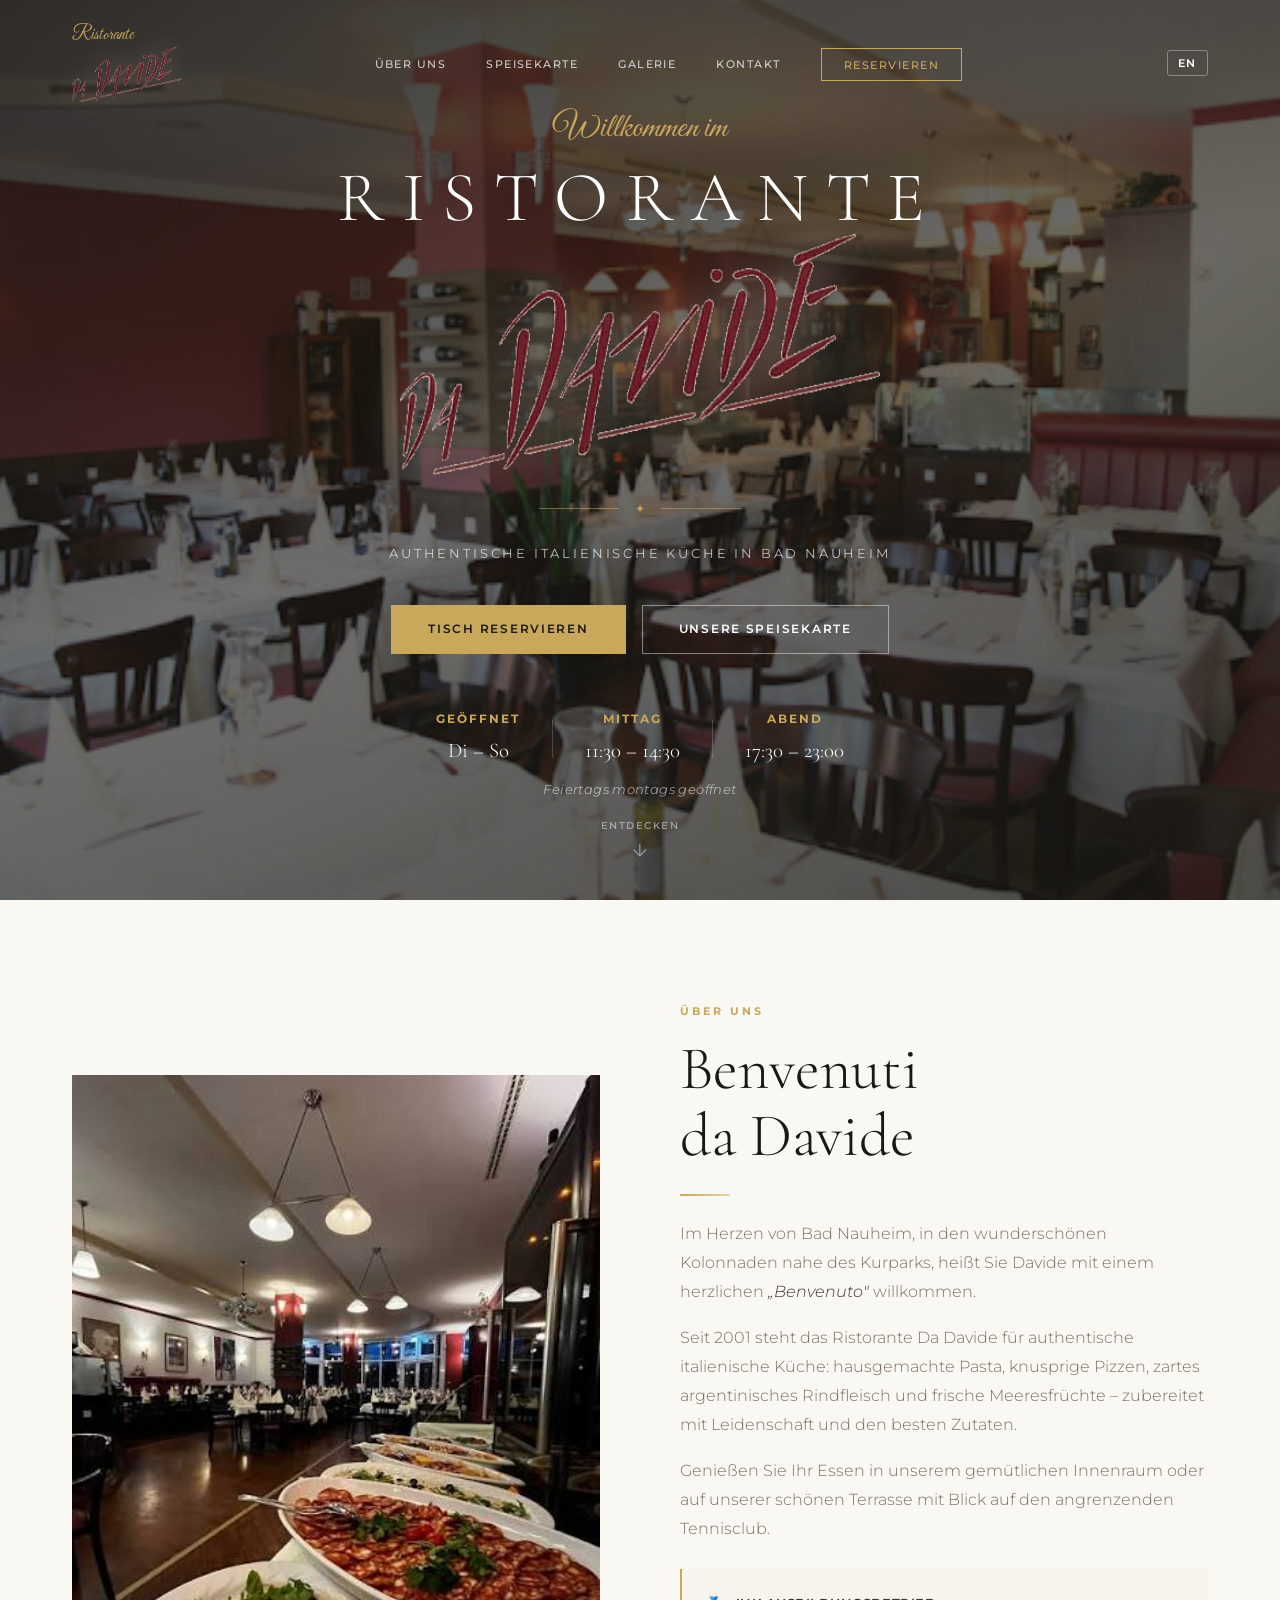
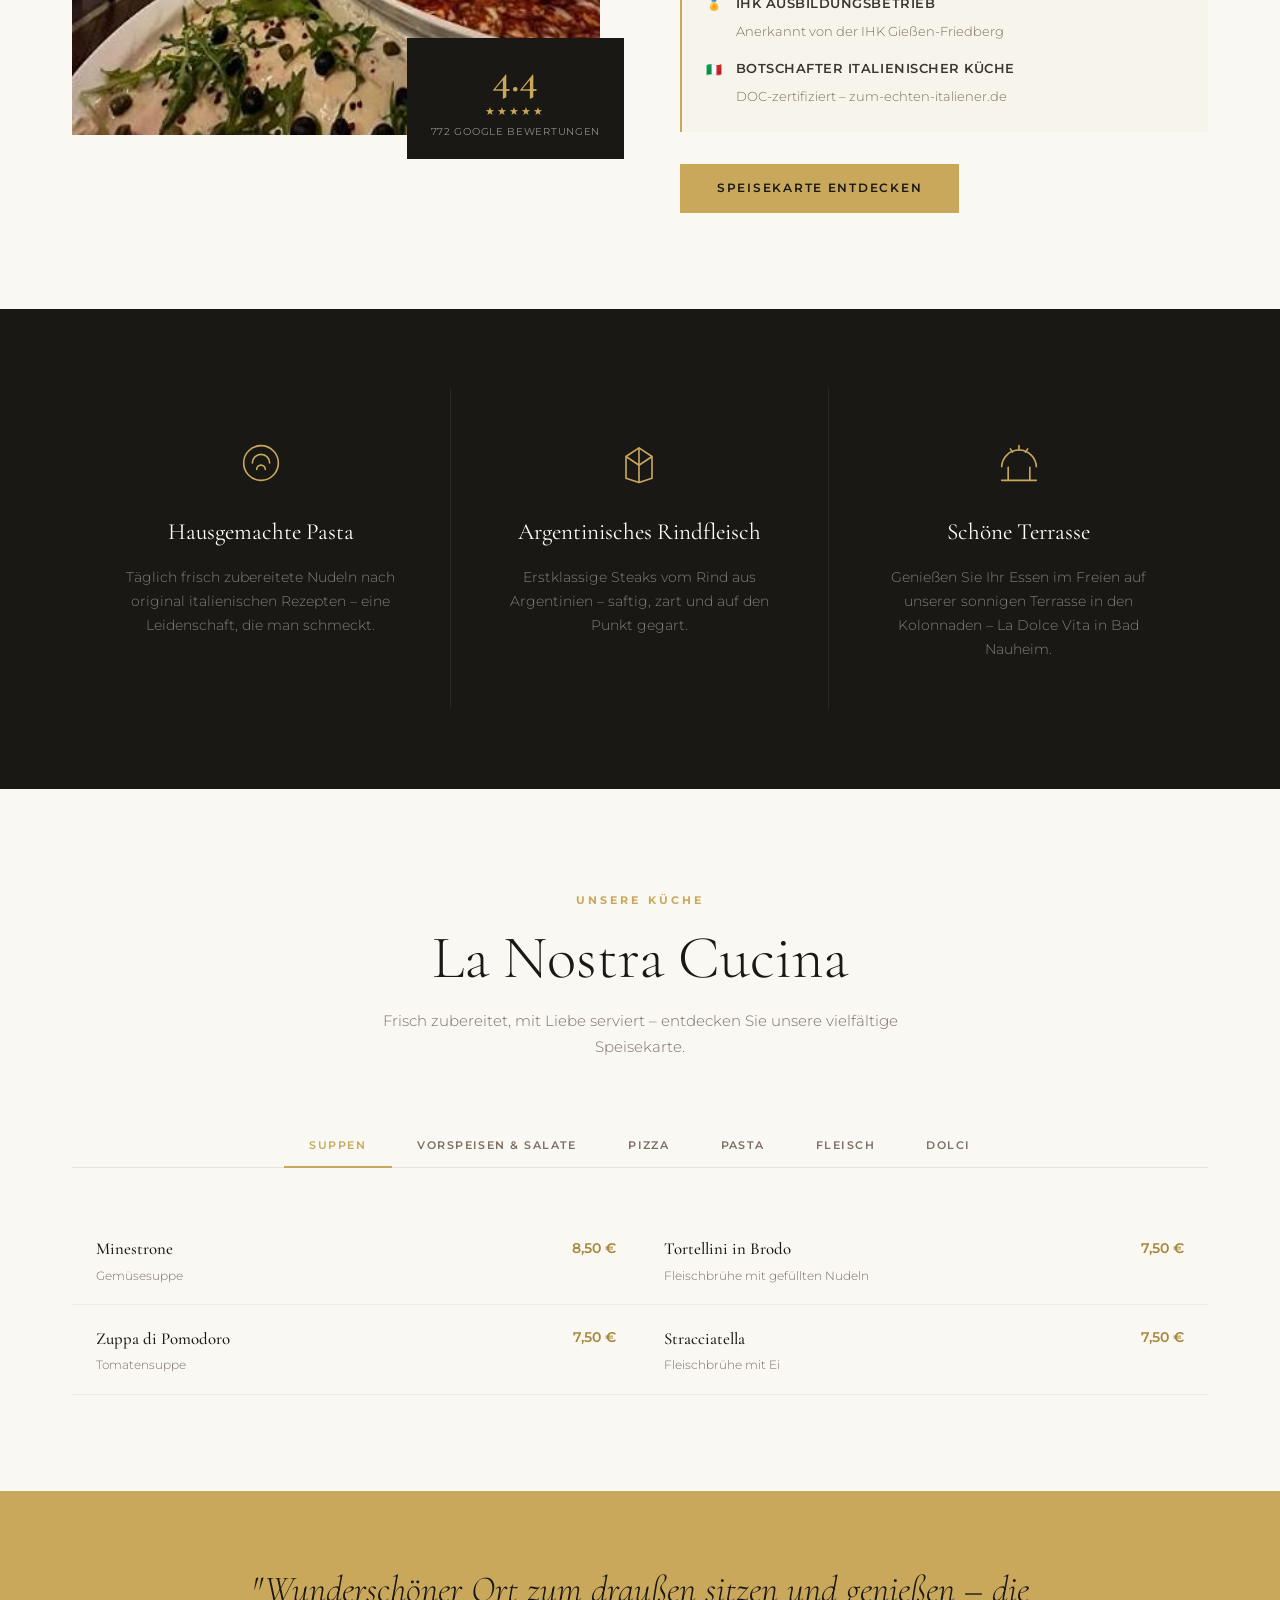
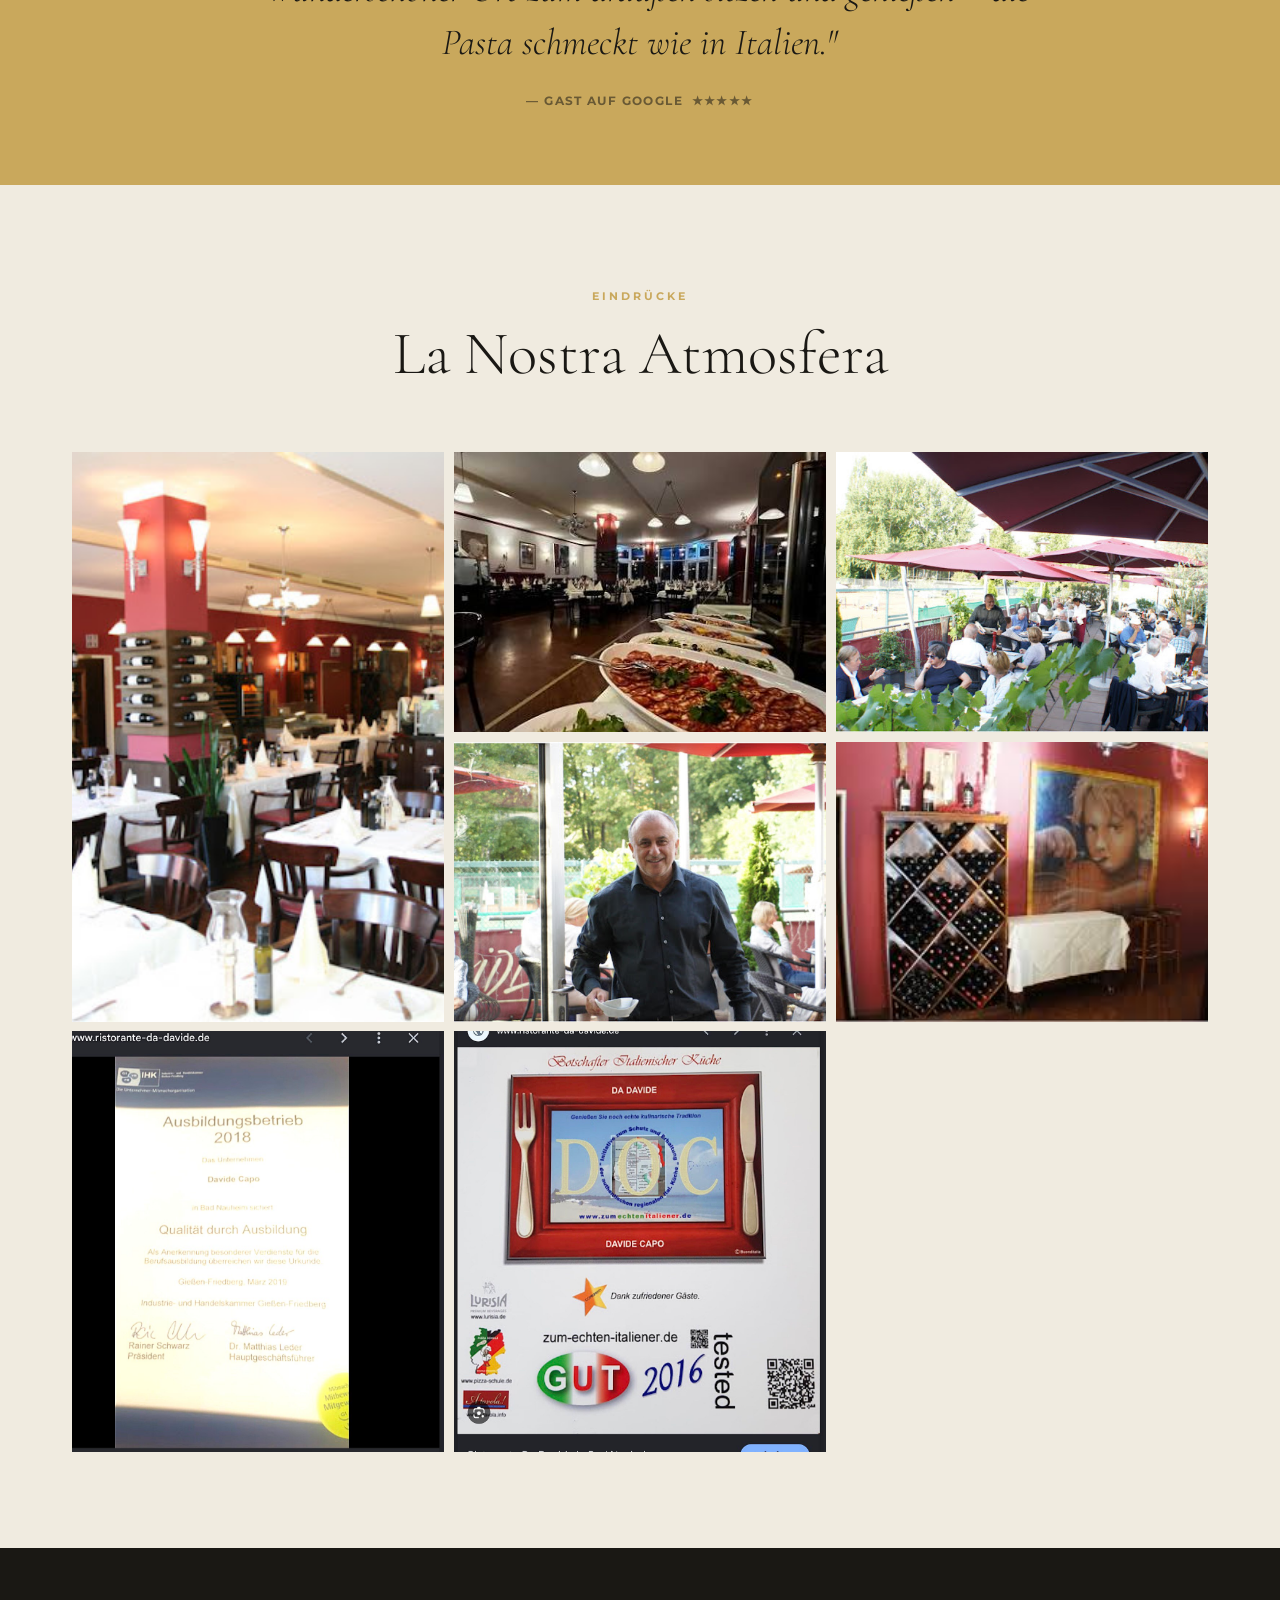
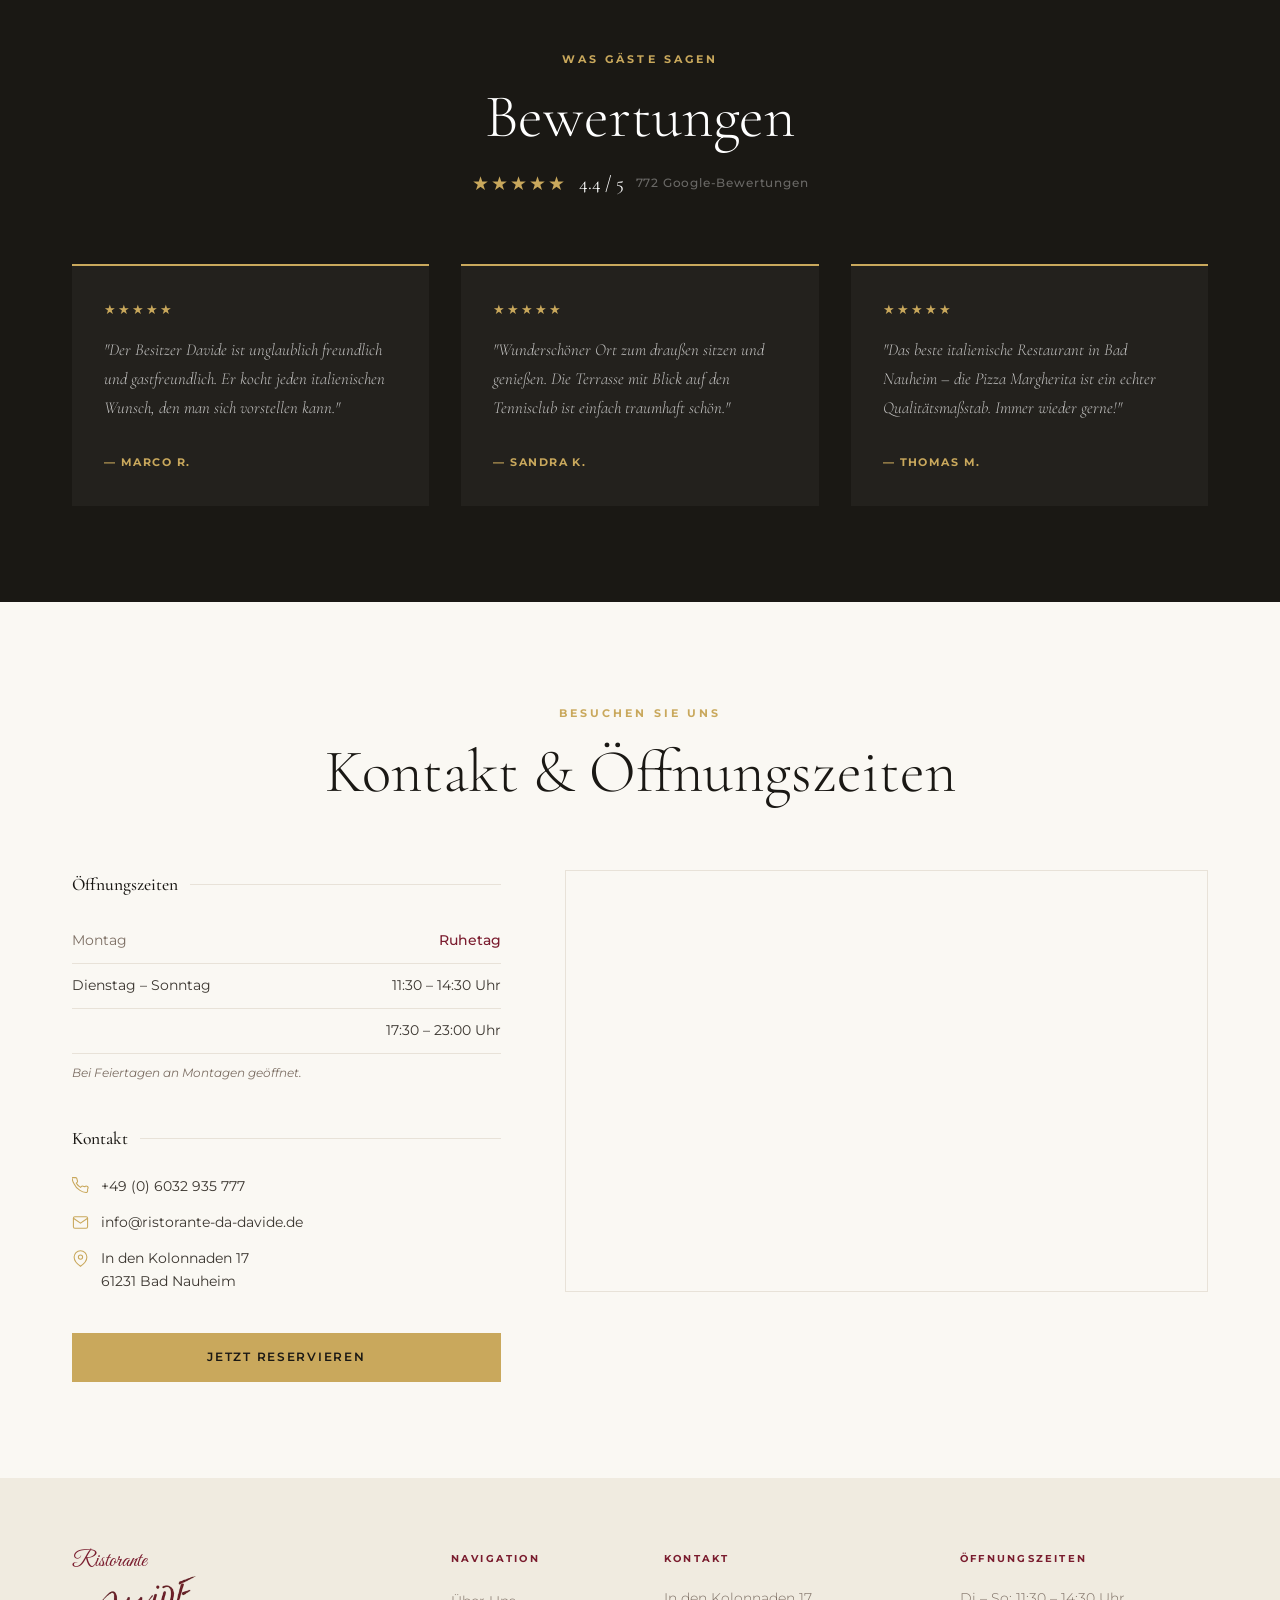
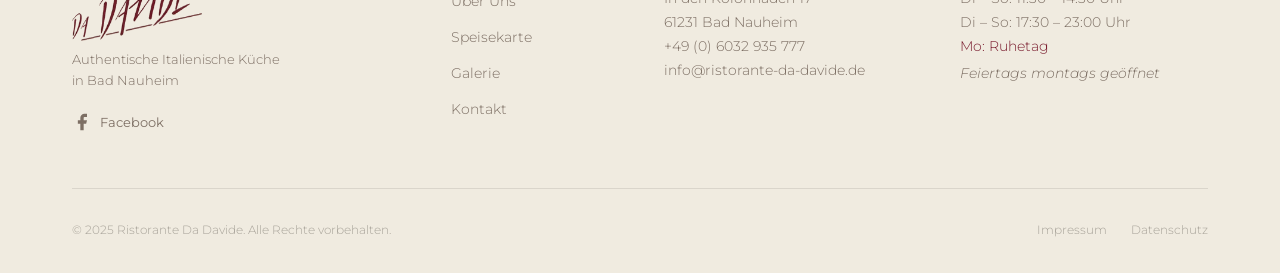
==== index.html @ ef934657 "feat: Speisekarte mit echten Preisen und Gerichten aktualisiert - Suppen: Preise auf aktuelle Speise" ====
<!DOCTYPE html>
<html lang="de">
<head>
  <meta charset="UTF-8">
  <meta name="viewport" content="width=device-width, initial-scale=1.0">
  <meta name="description" content="Ristorante Da Davide in Bad Nauheim – Authentische italienische Küche mit hausgemachter Pasta, frischer Pizza und argentinischem Rindfleisch in den Kolonnaden.">
  <title>Ristorante Da Davide | Authentische Italienische Küche in Bad Nauheim</title>
  <link rel="preconnect" href="https://fonts.googleapis.com">
  <link rel="preconnect" href="https://fonts.gstatic.com" crossorigin>
  <link href="https://fonts.googleapis.com/css2?family=Cormorant+Garamond:ital,wght@0,300;0,400;0,500;0,600;1,300;1,400&family=Montserrat:wght@300;400;500;600;700&family=Great+Vibes&display=swap" rel="stylesheet">
  <link rel="stylesheet" href="css/style.css">
</head>
<body>

  <!-- NAV -->
  <nav class="nav" id="nav">
    <div class="nav__container">
      <a href="#home" class="nav__logo">
        <span class="nav__logo-script">Ristorante</span>
        <img src="img/logo-davide.png" srcset="img/logo-davide.png 1x, img/logo-davide@2x.png 2x" alt="Da Davide" class="nav__logo-img">
      </a>
      <ul class="nav__links">
        <li><a href="#about" data-i18n="nav.about">Über Uns</a></li>
        <li><a href="#menu" data-i18n="nav.menu">Speisekarte</a></li>
        <li><a href="#gallery" data-i18n="nav.gallery">Galerie</a></li>
        <li><a href="#contact" data-i18n="nav.contact">Kontakt</a></li>
        <li><a href="tel:+496032935777" class="nav__cta" data-i18n="nav.reserve">Reservieren</a></li>
      </ul>
      <button class="nav__lang" id="langToggle" aria-label="Sprache wechseln">EN</button>
      <button class="nav__burger" id="burger" aria-label="Menü öffnen">
        <span></span><span></span><span></span>
      </button>
    </div>
  </nav>

  <!-- MOBILE MENU -->
  <div class="mobile-menu" id="mobileMenu">
    <button class="mobile-menu__close" id="mobileClose" aria-label="Schließen">✕</button>
    <ul>
      <li><a href="#about" class="mobile-menu__link" data-i18n="nav.about">Über Uns</a></li>
      <li><a href="#menu" class="mobile-menu__link" data-i18n="nav.menu">Speisekarte</a></li>
      <li><a href="#gallery" class="mobile-menu__link" data-i18n="nav.gallery">Galerie</a></li>
      <li><a href="#contact" class="mobile-menu__link" data-i18n="nav.contact">Kontakt</a></li>
      <li><a href="tel:+496032935777" class="mobile-menu__link mobile-menu__link--cta" data-i18n="nav.reserve">Reservieren</a></li>
    </ul>
  </div>

  <!-- HERO -->
  <section class="hero" id="home">
    <div class="hero__bg"></div>
    <div class="hero__overlay"></div>
    <div class="hero__content">
      <p class="hero__script" data-i18n="hero.welcome">Willkommen im</p>
      <h1 class="hero__title">
        <span class="hero__title-ristorante">Ristorante</span>
        <img src="img/logo-davide.png" srcset="img/logo-davide.png 1x, img/logo-davide@2x.png 2x" alt="Da Davide" class="hero__logo-img">
      </h1>
      <div class="hero__divider">
        <span class="hero__divider-line"></span>
        <span class="hero__divider-icon">✦</span>
        <span class="hero__divider-line"></span>
      </div>
      <p class="hero__tagline" data-i18n="hero.tagline">Authentische Italienische Küche in Bad Nauheim</p>
      <div class="hero__actions">
        <a href="tel:+496032935777" class="btn btn--primary" data-i18n="hero.reserve">Tisch Reservieren</a>
        <a href="#menu" class="btn btn--outline" data-i18n="hero.ourmenu">Unsere Speisekarte</a>
      </div>
      <div class="hero__info">
        <div class="hero__info-item">
          <span class="hero__info-label" data-i18n="hero.open">Geöffnet</span>
          <span class="hero__info-value">Di – So</span>
        </div>
        <div class="hero__info-sep"></div>
        <div class="hero__info-item">
          <span class="hero__info-label" data-i18n="hero.lunch">Mittag</span>
          <span class="hero__info-value">11:30 – 14:30</span>
        </div>
        <div class="hero__info-sep"></div>
        <div class="hero__info-item">
          <span class="hero__info-label" data-i18n="hero.dinner">Abend</span>
          <span class="hero__info-value">17:30 – 23:00</span>
        </div>
      </div>
      <p class="hero__holiday-note" data-i18n="hero.holiday">Feiertags montags geöffnet</p>
    </div>
    <a href="#about" class="hero__scroll">
      <span data-i18n="hero.discover">Entdecken</span>
      <svg width="20" height="20" viewBox="0 0 24 24" fill="none"><path d="M12 5v14M5 12l7 7 7-7" stroke="currentColor" stroke-width="1.5" stroke-linecap="round" stroke-linejoin="round"/></svg>
    </a>
  </section>

  <!-- ABOUT -->
  <section class="about section" id="about">
    <div class="container">
      <div class="about__grid">
        <div class="about__image reveal">
          <div class="about__image-frame">
            <img src="img/gallery-buffet.jpg" alt="Antipasti Buffet – Ristorante Da Davide" loading="lazy">
          </div>
          <div class="about__badge">
            <span class="about__badge-rating">4.4</span>
            <span class="about__badge-stars">★★★★★</span>
            <span class="about__badge-text">772 Google Bewertungen</span>
          </div>
        </div>
        <div class="about__content reveal">
          <p class="section__label" data-i18n="about.label">Über Uns</p>
          <h2 class="section__title">Benvenuti<br>da Davide</h2>
          <div class="about__divider"></div>
          <p class="about__text" data-i18n-html="about.text1">Im Herzen von Bad Nauheim, in den wunderschönen Kolonnaden nahe des Kurparks, heißt Sie Davide mit einem herzlichen <em>„Benvenuto"</em> willkommen.</p>
          <p class="about__text" data-i18n="about.text2">Seit 2001 steht das Ristorante Da Davide für authentische italienische Küche: hausgemachte Pasta, knusprige Pizzen, zartes argentinisches Rindfleisch und frische Meeresfrüchte – zubereitet mit Leidenschaft und den besten Zutaten.</p>
          <p class="about__text" data-i18n="about.text3">Genießen Sie Ihr Essen in unserem gemütlichen Innenraum oder auf unserer schönen Terrasse mit Blick auf den angrenzenden Tennisclub.</p>
          <div class="about__awards">
            <div class="about__award">
              <span class="about__award-icon">🏅</span>
              <div>
                <strong>IHK Ausbildungsbetrieb</strong>
                <span data-i18n="about.ihk">Anerkannt von der IHK Gießen-Friedberg</span>
              </div>
            </div>
            <div class="about__award">
              <span class="about__award-icon">🇮🇹</span>
              <div>
                <strong>Botschafter Italienischer Küche</strong>
                <span data-i18n="about.doc">DOC-zertifiziert – zum-echten-italiener.de</span>
              </div>
            </div>
          </div>
          <a href="#menu" class="btn btn--gold" data-i18n="about.cta">Speisekarte entdecken</a>
        </div>
      </div>
    </div>
  </section>

  <!-- FEATURES -->
  <section class="features">
    <div class="container">
      <div class="features__grid">
        <div class="feature reveal">
          <div class="feature__icon">
            <svg viewBox="0 0 48 48" fill="none" xmlns="http://www.w3.org/2000/svg"><circle cx="24" cy="24" r="16" stroke="currentColor" stroke-width="1.5"/><path d="M16 24c0-4.418 3.582-8 8-8s8 3.582 8 8" stroke="currentColor" stroke-width="1.5" stroke-linecap="round"/><path d="M20 30c0-2.21 1.79-4 4-4s4 1.79 4 4" stroke="currentColor" stroke-width="1.5" stroke-linecap="round"/></svg>
          </div>
          <h3 class="feature__title" data-i18n="feat1.title">Hausgemachte Pasta</h3>
          <p class="feature__text" data-i18n="feat1.text">Täglich frisch zubereitete Nudeln nach original italienischen Rezepten – eine Leidenschaft, die man schmeckt.</p>
        </div>
        <div class="feature reveal">
          <div class="feature__icon">
            <svg viewBox="0 0 48 48" fill="none" xmlns="http://www.w3.org/2000/svg"><path d="M12 38V18l12-8 12 8v20l-12 4-12-4z" stroke="currentColor" stroke-width="1.5" stroke-linejoin="round"/><path d="M24 10v32M12 18l12 8 12-8" stroke="currentColor" stroke-width="1.5"/></svg>
          </div>
          <h3 class="feature__title" data-i18n="feat2.title">Argentinisches Rindfleisch</h3>
          <p class="feature__text" data-i18n="feat2.text">Erstklassige Steaks vom Rind aus Argentinien – saftig, zart und auf den Punkt gegart.</p>
        </div>
        <div class="feature reveal">
          <div class="feature__icon">
            <svg viewBox="0 0 48 48" fill="none" xmlns="http://www.w3.org/2000/svg"><path d="M8 40h32M14 40V28M34 40V28" stroke="currentColor" stroke-width="1.5" stroke-linecap="round"/><path d="M8 28c0-8.837 7.163-16 16-16s16 7.163 16 16" stroke="currentColor" stroke-width="1.5"/><path d="M24 12V8M18 14l-2-3M30 14l2-3" stroke="currentColor" stroke-width="1.5" stroke-linecap="round"/></svg>
          </div>
          <h3 class="feature__title" data-i18n="feat3.title">Schöne Terrasse</h3>
          <p class="feature__text" data-i18n="feat3.text">Genießen Sie Ihr Essen im Freien auf unserer sonnigen Terrasse in den Kolonnaden – La Dolce Vita in Bad Nauheim.</p>
        </div>
      </div>
    </div>
  </section>

  <!-- MENU -->
  <section class="menu-section section" id="menu">
    <div class="container">
      <div class="section__header reveal">
        <p class="section__label" data-i18n="menu.label">Unsere Küche</p>
        <h2 class="section__title">La Nostra Cucina</h2>
        <p class="section__subtitle" data-i18n="menu.subtitle">Frisch zubereitet, mit Liebe serviert – entdecken Sie unsere vielfältige Speisekarte.</p>
      </div>
      <div class="menu__tabs" role="tablist">
        <button class="menu__tab active" data-tab="suppen" data-i18n="tab.suppen">Suppen</button>
        <button class="menu__tab" data-tab="vorspeisen" data-i18n="tab.vorspeisen">Vorspeisen & Salate</button>
        <button class="menu__tab" data-tab="pizza">Pizza</button>
        <button class="menu__tab" data-tab="pasta">Pasta</button>
        <button class="menu__tab" data-tab="fleisch" data-i18n="tab.fleisch">Fleisch</button>
        <button class="menu__tab" data-tab="dessert" data-i18n="tab.dessert">Dolci</button>
      </div>

      <!-- SUPPEN -->
      <div class="menu__panel active" data-panel="suppen">
        <div class="menu__grid">
          <div class="menu__item"><div class="menu__item-info"><h4 class="menu__item-name">Minestrone</h4><p class="menu__item-desc">Gemüsesuppe</p></div><span class="menu__item-price">8,50 €</span></div>
          <div class="menu__item"><div class="menu__item-info"><h4 class="menu__item-name">Tortellini in Brodo</h4><p class="menu__item-desc">Fleischbrühe mit gefüllten Nudeln</p></div><span class="menu__item-price">7,50 €</span></div>
          <div class="menu__item"><div class="menu__item-info"><h4 class="menu__item-name">Zuppa di Pomodoro</h4><p class="menu__item-desc">Tomatensuppe</p></div><span class="menu__item-price">7,50 €</span></div>
          <div class="menu__item"><div class="menu__item-info"><h4 class="menu__item-name">Stracciatella</h4><p class="menu__item-desc">Fleischbrühe mit Ei</p></div><span class="menu__item-price">7,50 €</span></div>
        </div>
      </div>

      <!-- VORSPEISEN -->
      <div class="menu__panel" data-panel="vorspeisen">
        <div class="menu__grid">
          <div class="menu__item"><div class="menu__item-info"><h4 class="menu__item-name">Vitello Tonnato</h4><p class="menu__item-desc">Kalbfleisch in Thunfischcreme</p></div><span class="menu__item-price">16,50 €</span></div>
          <div class="menu__item"><div class="menu__item-info"><h4 class="menu__item-name">Mozzarella Caprese</h4><p class="menu__item-desc">Mit Tomaten und Basilikum</p></div><span class="menu__item-price">16,50 €</span></div>
          <div class="menu__item"><div class="menu__item-info"><h4 class="menu__item-name">Filetto Carpaccio</h4><p class="menu__item-desc">Rohes Rinderfilet in dünne Scheiben geschnitten und garniert</p></div><span class="menu__item-price">16,50 €</span></div>
          <div class="menu__item"><div class="menu__item-info"><h4 class="menu__item-name">Feldsalat mit Parmesan und Pinienkerne</h4><p class="menu__item-desc"></p></div><span class="menu__item-price">12,50 €</span></div>
          <div class="menu__item"><div class="menu__item-info"><h4 class="menu__item-name">Insalata di Pomodoro</h4><p class="menu__item-desc">Tomatensalat mit Zwiebeln und Basilikum</p></div><span class="menu__item-price">7,50 €</span></div>
          <div class="menu__item"><div class="menu__item-info"><h4 class="menu__item-name">Insalata Mista</h4><p class="menu__item-desc">Gemischter Salat</p></div><span class="menu__item-price">7,50 €</span></div>
          <div class="menu__item"><div class="menu__item-info"><h4 class="menu__item-name">Insalata Mista con Pollo</h4><p class="menu__item-desc">Mit Hähnchenbruststreifen</p></div><span class="menu__item-price">19,50 €</span></div>
          <div class="menu__item"><div class="menu__item-info"><h4 class="menu__item-name">Insalata Italia</h4><p class="menu__item-desc">Italienischer Salat</p></div><span class="menu__item-price">13,50 €</span></div>
          <div class="menu__item"><div class="menu__item-info"><h4 class="menu__item-name">Insalata Capricciosa</h4><p class="menu__item-desc">Gemischter Salat mit Schinken, Käsestreifen, Ei, Shrimps, Thunfisch und Krebsfleisch</p></div><span class="menu__item-price">19,50 €</span></div>
          <div class="menu__item"><div class="menu__item-info"><h4 class="menu__item-name">Insalata Pacifico</h4><p class="menu__item-desc">Gemischter Salat mit Shrimps und Krebsfleisch</p></div><span class="menu__item-price">14,50 €</span></div>
          <div class="menu__item"><div class="menu__item-info"><h4 class="menu__item-name">Rucolasalat mit Parmesan</h4><p class="menu__item-desc"></p></div><span class="menu__item-price">12,50 €</span></div>
        </div>
      </div>

      <!-- PIZZA -->
      <div class="menu__panel" data-panel="pizza">
        <div class="menu__grid">
          <div class="menu__item"><div class="menu__item-info"><h4 class="menu__item-name">Pizza mit Tomaten und Käse</h4><p class="menu__item-desc"></p></div><span class="menu__item-price">7,50 €</span></div>
          <div class="menu__item"><div class="menu__item-info"><h4 class="menu__item-name">Pizza mit Sardellen</h4><p class="menu__item-desc"></p></div><span class="menu__item-price">11,50 €</span></div>
          <div class="menu__item"><div class="menu__item-info"><h4 class="menu__item-name">Pizza mit Salami</h4><p class="menu__item-desc"></p></div><span class="menu__item-price">11,50 €</span></div>
          <div class="menu__item"><div class="menu__item-info"><h4 class="menu__item-name">Pizza mit Pilzen</h4><p class="menu__item-desc"></p></div><span class="menu__item-price">11,50 €</span></div>
          <div class="menu__item"><div class="menu__item-info"><h4 class="menu__item-name">Pizza mit Peperoni</h4><p class="menu__item-desc">Peperoniwurst</p></div><span class="menu__item-price">11,50 €</span></div>
          <div class="menu__item"><div class="menu__item-info"><h4 class="menu__item-name">Pizza mit Pilzen und Paprika</h4><p class="menu__item-desc"></p></div><span class="menu__item-price">12,50 €</span></div>
          <div class="menu__item"><div class="menu__item-info"><h4 class="menu__item-name">Pizza mit Schinken</h4><p class="menu__item-desc"></p></div><span class="menu__item-price">11,50 €</span></div>
          <div class="menu__item"><div class="menu__item-info"><h4 class="menu__item-name">Pizza mit Salami und Pilzen</h4><p class="menu__item-desc"></p></div><span class="menu__item-price">12,50 €</span></div>
          <div class="menu__item"><div class="menu__item-info"><h4 class="menu__item-name">Pizza mit Schinken und Pilzen</h4><p class="menu__item-desc"></p></div><span class="menu__item-price">12,50 €</span></div>
          <div class="menu__item"><div class="menu__item-info"><h4 class="menu__item-name">Pizza Quattro Stagioni</h4><p class="menu__item-desc">Mit Salami, Schinken, Paprika und Pilzen</p></div><span class="menu__item-price">13,50 €</span></div>
          <div class="menu__item"><div class="menu__item-info"><h4 class="menu__item-name">Pizza Gamberetti</h4><p class="menu__item-desc">Mit frischen Shrimps</p></div><span class="menu__item-price">13,50 €</span></div>
          <div class="menu__item"><div class="menu__item-info"><h4 class="menu__item-name">Pizza Taormina</h4><p class="menu__item-desc">Mit Pilzen, Schinken, Salami und Artischocken</p></div><span class="menu__item-price">13,50 €</span></div>
          <div class="menu__item"><div class="menu__item-info"><h4 class="menu__item-name">Pizza mit frischer Zucchini und Mozzarella</h4><p class="menu__item-desc"></p></div><span class="menu__item-price">13,50 €</span></div>
          <div class="menu__item"><div class="menu__item-info"><h4 class="menu__item-name">Pizza Rucola</h4><p class="menu__item-desc">Mit Parmesan und Parmaschinken</p></div><span class="menu__item-price">14,50 €</span></div>
          <div class="menu__item"><div class="menu__item-info"><h4 class="menu__item-name">Pizza Broccoli und Gorgonzola</h4><p class="menu__item-desc"></p></div><span class="menu__item-price">13,50 €</span></div>
          <div class="menu__item"><div class="menu__item-info"><h4 class="menu__item-name">Pizza Pescatore</h4><p class="menu__item-desc">Mit Meeresfrüchten</p></div><span class="menu__item-price">14,50 €</span></div>
          <div class="menu__item"><div class="menu__item-info"><h4 class="menu__item-name">Pizza Vegetariana</h4><p class="menu__item-desc">Mit gemischtem Gemüse</p></div><span class="menu__item-price">13,00 €</span></div>
          <div class="menu__item"><div class="menu__item-info"><h4 class="menu__item-name">Pizza Italiana</h4><p class="menu__item-desc">Mit frischen Tomaten, Mozzarella und Basilikum</p></div><span class="menu__item-price">13,00 €</span></div>
          <div class="menu__item"><div class="menu__item-info"><h4 class="menu__item-name">Pizza Speciale</h4><p class="menu__item-desc">Mit Artischocken, Salami, Schinken, Paprika, Pilzen und Ei</p></div><span class="menu__item-price">13,00 €</span></div>
          <div class="menu__item"><div class="menu__item-info"><h4 class="menu__item-name">Pizza Popeye</h4><p class="menu__item-desc">Mit Salami, Schinken, Peperoniwurst, Spinat, Knoblauch und Mozzarella</p></div><span class="menu__item-price">14,00 €</span></div>
          <div class="menu__item"><div class="menu__item-info"><h4 class="menu__item-name">Pizza Calzone</h4><p class="menu__item-desc">Pizzateig gefüllt mit Spinat, Schinken, Knoblauch und Sardellen</p></div><span class="menu__item-price">13,00 €</span></div>
          <div class="menu__item"><div class="menu__item-info"><h4 class="menu__item-name">Pizza Hawaii</h4><p class="menu__item-desc">Mit Schinken und Ananas</p></div><span class="menu__item-price">12,50 €</span></div>
          <div class="menu__item"><div class="menu__item-info"><h4 class="menu__item-name">Pizza Tonno</h4><p class="menu__item-desc">Mit Thunfisch</p></div><span class="menu__item-price">12,50 €</span></div>
          <div class="menu__item"><div class="menu__item-info"><h4 class="menu__item-name">Pizza Melanzana</h4><p class="menu__item-desc">Mit Auberginen, Gorgonzola und Mozzarella</p></div><span class="menu__item-price">14,00 €</span></div>
        </div>
      </div>

      <!-- PASTA -->
      <div class="menu__panel" data-panel="pasta">
        <div class="menu__grid">
          <div class="menu__item"><div class="menu__item-info"><h4 class="menu__item-name">Spaghetti Napoli</h4><p class="menu__item-desc">Spaghetti mit Tomatensauce</p></div><span class="menu__item-price">9,50 €</span></div>
          <div class="menu__item"><div class="menu__item-info"><h4 class="menu__item-name">Lasagne</h4><p class="menu__item-desc">Gebackene Nudeln mit Fleischsauce</p></div><span class="menu__item-price">13,50 €</span></div>
          <div class="menu__item menu__item--special"><div class="menu__item-info"><h4 class="menu__item-name">Pacceri Mafioso</h4><p class="menu__item-desc">Hausgemachte Nudeln mit Filetspitzen (pikant)</p></div><span class="menu__item-price">19,50 €</span></div>
          <div class="menu__item menu__item--special"><div class="menu__item-info"><h4 class="menu__item-name">Tagliatelle al Salmone</h4><p class="menu__item-desc">Bandnudeln mit frischem Lachs</p></div><span class="menu__item-price">19,50 €</span></div>
          <div class="menu__item menu__item--special"><div class="menu__item-info"><h4 class="menu__item-name">Fettuccine alla Carletto</h4><p class="menu__item-desc">Mit Scampi in Tomatensauce (leicht pikant)</p></div><span class="menu__item-price">19,50 €</span></div>
          <div class="menu__item menu__item--special"><div class="menu__item-info"><h4 class="menu__item-name">Hausgemachte Tagliolini</h4><p class="menu__item-desc">Im Parmesankäseleib mit Trüffel</p></div><span class="menu__item-price">21,50 €</span></div>
        </div>
      </div>

      <!-- FLEISCH -->
      <div class="menu__panel" data-panel="fleisch">
        <p class="menu__section-label">Vom Rind aus Argentinien</p>
        <div class="menu__grid">
          <div class="menu__item"><div class="menu__item-info"><h4 class="menu__item-name">Tagliata di Manzo</h4><p class="menu__item-desc">Rumpsteak geschnitten mit Rucola und Parmesan</p></div><span class="menu__item-price">33,50 €</span></div>
          <div class="menu__item"><div class="menu__item-info"><h4 class="menu__item-name">Bistecca Natura</h4><p class="menu__item-desc">Rumpsteak Natur</p></div><span class="menu__item-price">29,50 €</span></div>
          <div class="menu__item"><div class="menu__item-info"><h4 class="menu__item-name">Bistecca alla Cipolle</h4><p class="menu__item-desc">Rumpsteak mit Zwiebeln</p></div><span class="menu__item-price">33,50 €</span></div>
          <div class="menu__item"><div class="menu__item-info"><h4 class="menu__item-name">Bistecca alla Pizzaiola</h4><p class="menu__item-desc">Rumpsteak mit Tomatensauce, Oliven, Kapern und Knoblauch</p></div><span class="menu__item-price">33,50 €</span></div>
          <div class="menu__item menu__item--special"><div class="menu__item-info"><h4 class="menu__item-name">Filetto Natura</h4><p class="menu__item-desc">Filetsteak Natur gegrillt</p></div><span class="menu__item-price">34,50 €</span></div>
          <div class="menu__item menu__item--special"><div class="menu__item-info"><h4 class="menu__item-name">Filetto alla Gorgonzola</h4><p class="menu__item-desc">Filetsteak mit Gorgonzola-Sahne-Sauce</p></div><span class="menu__item-price">39,50 €</span></div>
          <div class="menu__item menu__item--special"><div class="menu__item-info"><h4 class="menu__item-name">Filetto al Pepeverde</h4><p class="menu__item-desc">Filetsteak mit grüner Pfeffersauce</p></div><span class="menu__item-price">39,50 €</span></div>
        </div>
        <p class="menu__section-label" style="margin-top:2.5rem">Vom Kalb</p>
        <div class="menu__grid">
          <div class="menu__item"><div class="menu__item-info"><h4 class="menu__item-name">Scaloppina al Limone</h4><p class="menu__item-desc">Fleischmedaillons in Zitronensauce</p></div><span class="menu__item-price">27,50 €</span></div>
          <div class="menu__item"><div class="menu__item-info"><h4 class="menu__item-name">Paillard di Vitella alla Griglia</h4><p class="menu__item-desc">Dünnes Kalbsteak gegrillt</p></div><span class="menu__item-price">27,50 €</span></div>
          <div class="menu__item"><div class="menu__item-info"><h4 class="menu__item-name">Saltimbocca alla Romana</h4><p class="menu__item-desc">Fleischmedaillons mit Salbei und Schinken in Weißweinsauce</p></div><span class="menu__item-price">29,50 €</span></div>
          <div class="menu__item"><div class="menu__item-info"><h4 class="menu__item-name">Piccata alla Pizzaeola</h4><p class="menu__item-desc">Kalbsmedaillons mit Tomatensauce, Oliven, Kapern und Knoblauch</p></div><span class="menu__item-price">29,50 €</span></div>
        </div>
      </div>

      <!-- DESSERT -->
      <div class="menu__panel" data-panel="dessert">
        <div class="menu__grid">
          <div class="menu__item"><div class="menu__item-info"><h4 class="menu__item-name">Gelato Vaniglia con Cioccolata</h4><p class="menu__item-desc">Vanilleeis mit Schokoladen- oder Himbeersauce</p></div><span class="menu__item-price">6,50 €</span></div>
          <div class="menu__item"><div class="menu__item-info"><h4 class="menu__item-name">Zabaglione</h4><p class="menu__item-desc">Weinschaum</p></div><span class="menu__item-price">8,50 €</span></div>
          <div class="menu__item"><div class="menu__item-info"><h4 class="menu__item-name">Creme Caramel</h4><p class="menu__item-desc"></p></div><span class="menu__item-price">7,50 €</span></div>
          <div class="menu__item"><div class="menu__item-info"><h4 class="menu__item-name">Mousse au Chocolat</h4><p class="menu__item-desc"></p></div><span class="menu__item-price">7,50 €</span></div>
          <div class="menu__item menu__item--special"><div class="menu__item-info"><h4 class="menu__item-name">Tiramisu</h4><p class="menu__item-desc">Italienische Torte</p></div><span class="menu__item-price">7,50 €</span></div>
          <div class="menu__item"><div class="menu__item-info"><h4 class="menu__item-name">Tartufo</h4><p class="menu__item-desc"></p></div><span class="menu__item-price">7,50 €</span></div>
          <div class="menu__item"><div class="menu__item-info"><h4 class="menu__item-name">Cassata</h4><p class="menu__item-desc"></p></div><span class="menu__item-price">7,50 €</span></div>
          <div class="menu__item"><div class="menu__item-info"><h4 class="menu__item-name">Panna Cotta</h4><p class="menu__item-desc"></p></div><span class="menu__item-price">7,00 €</span></div>
          <div class="menu__item"><div class="menu__item-info"><h4 class="menu__item-name">Zitronensorbet</h4><p class="menu__item-desc"></p></div><span class="menu__item-price">7,50 €</span></div>
        </div>
      </div>
    </div>
  </section>

  <!-- QUOTE BANNER -->
  <section class="quote-banner">
    <div class="container">
      <blockquote class="quote-banner__text">"Wunderschöner Ort zum draußen sitzen und genießen – die Pasta schmeckt wie in Italien."</blockquote>
      <cite class="quote-banner__cite">— Gast auf Google &nbsp;★★★★★</cite>
    </div>
  </section>

  <!-- GALLERY -->
  <section class="gallery section" id="gallery">
    <div class="container">
      <div class="section__header reveal">
        <p class="section__label" data-i18n="gallery.label">Eindrücke</p>
        <h2 class="section__title">La Nostra Atmosfera</h2>
      </div>
      <div class="gallery__grid">
        <div class="gallery__item gallery__item--large reveal">
          <img src="img/gallery-innenraum.jpg" alt="Restaurantraum Da Davide" loading="lazy">
        </div>
        <div class="gallery__item reveal"><img src="img/gallery-buffet.jpg" alt="Antipasti Buffet" loading="lazy"></div>
        <div class="gallery__item reveal"><img src="img/gallery-terrasse.jpg" alt="Terrasse Da Davide" loading="lazy"></div>
        <div class="gallery__item reveal"><img src="img/gallery-davide.jpg" alt="Inhaber Davide Capo" loading="lazy"></div>
        <div class="gallery__item reveal"><img src="img/gallery-weinregal.jpg" alt="Weinauswahl" loading="lazy"></div>
        <div class="gallery__item reveal"><img src="img/zertifikat-ihk.jpg" alt="IHK Ausbildungsbetrieb 2018" loading="lazy"></div>
        <div class="gallery__item reveal"><img src="img/zertifikat-doc.jpg" alt="Botschafter Italienischer Küche – DOC Zertifikat" loading="lazy"></div>
      </div>
    </div>
  </section>

  <!-- REVIEWS -->
  <section class="reviews section">
    <div class="container">
      <div class="section__header reveal">
        <p class="section__label" data-i18n="reviews.label">Was Gäste sagen</p>
        <h2 class="section__title" data-i18n="reviews.title">Bewertungen</h2>
        <div class="reviews__rating">
          <span class="reviews__stars">★★★★★</span>
          <span class="reviews__score">4.4 / 5</span>
          <span class="reviews__count" data-i18n="reviews.count">772 Google-Bewertungen</span>
        </div>
      </div>
      <div class="reviews__grid">
        <div class="review reveal">
          <div class="review__stars">★★★★★</div>
          <p class="review__text">"Der Besitzer Davide ist unglaublich freundlich und gastfreundlich. Er kocht jeden italienischen Wunsch, den man sich vorstellen kann."</p>
          <span class="review__author">— Marco R.</span>
        </div>
        <div class="review reveal">
          <div class="review__stars">★★★★★</div>
          <p class="review__text">"Wunderschöner Ort zum draußen sitzen und genießen. Die Terrasse mit Blick auf den Tennisclub ist einfach traumhaft schön."</p>
          <span class="review__author">— Sandra K.</span>
        </div>
        <div class="review reveal">
          <div class="review__stars">★★★★★</div>
          <p class="review__text">"Das beste italienische Restaurant in Bad Nauheim – die Pizza Margherita ist ein echter Qualitätsmaßstab. Immer wieder gerne!"</p>
          <span class="review__author">— Thomas M.</span>
        </div>
      </div>
    </div>
  </section>

  <!-- CONTACT -->
  <section class="contact section" id="contact">
    <div class="container">
      <div class="section__header reveal">
        <p class="section__label" data-i18n="contact.label">Besuchen Sie uns</p>
        <h2 class="section__title" data-i18n="contact.title">Kontakt & Öffnungszeiten</h2>
      </div>
      <div class="contact__grid">
        <div class="contact__info reveal">
          <div class="contact__block">
            <h3 class="contact__block-title" data-i18n="hours.title">Öffnungszeiten</h3>
            <div class="contact__hours">
              <div class="contact__hours-row contact__hours-closed">
                <span data-i18n="hours.mon">Montag</span><span data-i18n="hours.closed">Ruhetag</span>
              </div>
              <div class="contact__hours-row">
                <span data-i18n="hours.tue-sun">Dienstag – Sonntag</span><span>11:30 – 14:30 Uhr</span>
              </div>
              <div class="contact__hours-row">
                <span></span><span>17:30 – 23:00 Uhr</span>
              </div>
              <p class="contact__hours-note" data-i18n="hours.note">Bei Feiertagen an Montagen geöffnet.</p>
            </div>
          </div>
          <div class="contact__block">
            <h3 class="contact__block-title" data-i18n="contact.block">Kontakt</h3>
            <div class="contact__details">
              <a href="tel:+496032935777" class="contact__link">
                <svg viewBox="0 0 24 24" fill="none" stroke="currentColor" stroke-width="1.5" stroke-linecap="round"><path d="M22 16.92v3a2 2 0 01-2.18 2 19.79 19.79 0 01-8.63-3.07A19.5 19.5 0 013.08 9.8a19.79 19.79 0 01-3.07-8.68A2 2 0 012 .84h3a2 2 0 012 1.72c.127.96.361 1.903.7 2.81a2 2 0 01-.45 2.11L6.09 8.64a16 16 0 006 6l1.27-1.27a2 2 0 012.11-.45c.907.339 1.85.573 2.81.7A2 2 0 0122 16.92z"/></svg>
                +49 (0) 6032 935 777
              </a>
              <a href="mailto:info@ristorante-da-davide.de" class="contact__link">
                <svg viewBox="0 0 24 24" fill="none" stroke="currentColor" stroke-width="1.5" stroke-linecap="round"><path d="M4 4h16c1.1 0 2 .9 2 2v12c0 1.1-.9 2-2 2H4c-1.1 0-2-.9-2-2V6c0-1.1.9-2 2-2z"/><polyline points="22,6 12,13 2,6"/></svg>
                info@ristorante-da-davide.de
              </a>
              <div class="contact__address">
                <svg viewBox="0 0 24 24" fill="none" stroke="currentColor" stroke-width="1.5" stroke-linecap="round"><path d="M21 10c0 7-9 13-9 13s-9-6-9-13a9 9 0 0118 0z"/><circle cx="12" cy="10" r="3"/></svg>
                <div><p>In den Kolonnaden 17</p><p>61231 Bad Nauheim</p></div>
              </div>
            </div>
          </div>
          <a href="tel:+496032935777" class="btn btn--gold btn--full" data-i18n="contact.cta">Jetzt Reservieren</a>
        </div>
        <div class="contact__map reveal">
          <iframe
            src="https://maps.google.com/maps?q=In+den+Kolonnaden+17,+61231+Bad+Nauheim,+Germany&t=&z=16&ie=UTF8&iwloc=&output=embed"
            width="100%" height="420" style="border:0;" allowfullscreen="" loading="lazy"
            title="Ristorante Da Davide Standort"></iframe>
        </div>
      </div>
    </div>
  </section>

  <!-- FOOTER -->
  <footer class="footer">
    <div class="container">
      <div class="footer__grid">
        <div class="footer__brand">
          <p class="footer__logo-script">Ristorante</p>
          <img src="img/logo-davide.png" srcset="img/logo-davide.png 1x, img/logo-davide@2x.png 2x" alt="Da Davide" class="footer__logo-img">
          <p class="footer__tagline">Authentische Italienische Küche<br>in Bad Nauheim</p>
          <div class="footer__social">
            <a href="https://www.facebook.com/share/1GyhscknVU/?mibextid=wwXIfr" target="_blank" rel="noopener noreferrer" aria-label="Facebook" class="footer__social-link">
              <svg xmlns="http://www.w3.org/2000/svg" width="20" height="20" viewBox="0 0 24 24" fill="currentColor"><path d="M18 2h-3a5 5 0 0 0-5 5v3H7v4h3v8h4v-8h3l1-4h-4V7a1 1 0 0 1 1-1h3z"/></svg>
              Facebook
            </a>
          </div>
        </div>
        <div class="footer__nav">
          <h4 class="footer__nav-title" data-i18n="footer.nav">Navigation</h4>
          <ul>
            <li><a href="#about" data-i18n="nav.about">Über Uns</a></li>
            <li><a href="#menu" data-i18n="nav.menu">Speisekarte</a></li>
            <li><a href="#gallery" data-i18n="nav.gallery">Galerie</a></li>
            <li><a href="#contact" data-i18n="nav.contact">Kontakt</a></li>
          </ul>
        </div>
        <div class="footer__contact-col">
          <h4 class="footer__nav-title" data-i18n="footer.contact">Kontakt</h4>
          <p>In den Kolonnaden 17<br>61231 Bad Nauheim</p>
          <p><a href="tel:+496032935777">+49 (0) 6032 935 777</a></p>
          <p><a href="mailto:info@ristorante-da-davide.de">info@ristorante-da-davide.de</a></p>
        </div>
        <div class="footer__hours-col">
          <h4 class="footer__nav-title" data-i18n="footer.hours">Öffnungszeiten</h4>
          <p>Di – So: 11:30 – 14:30 Uhr</p>
          <p>Di – So: 17:30 – 23:00 Uhr</p>
          <p class="footer__closed" data-i18n="footer.closed">Mo: Ruhetag</p>
          <p class="footer__hours-note" data-i18n="footer.note">Feiertags montags geöffnet</p>
        </div>
      </div>
      <div class="footer__bottom">
        <p class="footer__copy" data-i18n="footer.copy">© 2025 Ristorante Da Davide. Alle Rechte vorbehalten.</p>
        <div class="footer__legal">
          <a href="impressum.html">Impressum</a>
          <a href="datenschutz.html">Datenschutz</a>
        </div>
      </div>
    </div>
  </footer>

  <script src="js/main.js"></script>
  <script src="js/i18n.js"></script>
</body>
</html>
---- css/style.css ----
/* ============================================
   DESIGN TOKENS
   ============================================ */
:root {
  --dark:       #1A1814;
  --dark-soft:  #242018;
  --cream:      #FAF8F3;
  --cream-dark: #F0EBE0;
  --gold:       #C9A85C;
  --gold-dark:  #A8893D;
  --gold-light: #E8D5A3;
  --wine:       #7A1C2E;
  --text:       #3B3630;
  --text-light: #7D6F64;
  --light:      #E8E2D8;
  --white:      #FFFFFF;

  --font-serif:  'Cormorant Garamond', Georgia, serif;
  --font-sans:   'Montserrat', -apple-system, sans-serif;
  --font-script: 'Great Vibes', cursive;

  --max-width:  1200px;
  --transition: 0.3s ease;
  --shadow:     0 2px 20px rgba(0,0,0,0.06);
  --shadow-md:  0 8px 40px rgba(0,0,0,0.1);
}

/* ============================================
   RESET & BASE
   ============================================ */
*, *::before, *::after { box-sizing: border-box; margin: 0; padding: 0; }

html { scroll-behavior: smooth; font-size: 16px; }

body {
  font-family: var(--font-sans);
  color: var(--text);
  background-color: var(--cream);
  line-height: 1.7;
  overflow-x: hidden;
}

img { max-width: 100%; height: auto; display: block; }
a { color: inherit; text-decoration: none; transition: var(--transition); }
ul { list-style: none; }

.container {
  max-width: var(--max-width);
  margin: 0 auto;
  padding: 0 2rem;
}

.section { padding: 6rem 0; }

/* ============================================
   SCROLL ANIMATIONS
   ============================================ */
.reveal {
  opacity: 0;
  transform: translateY(28px);
  transition: opacity 0.7s ease, transform 0.7s ease;
}
.reveal.visible {
  opacity: 1;
  transform: translateY(0);
}

/* ============================================
   BUTTONS
   ============================================ */
.btn {
  display: inline-flex;
  align-items: center;
  gap: 0.5rem;
  padding: 0.875rem 2.25rem;
  font-family: var(--font-sans);
  font-size: 0.72rem;
  font-weight: 600;
  letter-spacing: 0.15em;
  text-transform: uppercase;
  border: 1.5px solid transparent;
  cursor: pointer;
  transition: var(--transition);
  white-space: nowrap;
}

.btn--primary {
  background: var(--gold);
  color: var(--dark);
  border-color: var(--gold);
}
.btn--primary:hover {
  background: var(--gold-dark);
  border-color: var(--gold-dark);
  transform: translateY(-1px);
  box-shadow: 0 8px 20px rgba(201,168,92,0.35);
}

.btn--outline {
  background: transparent;
  color: var(--white);
  border-color: rgba(255,255,255,0.45);
}
.btn--outline:hover {
  background: rgba(255,255,255,0.1);
  border-color: var(--white);
}

.btn--gold {
  background: var(--gold);
  color: var(--dark);
  border-color: var(--gold);
}
.btn--gold:hover {
  background: var(--dark);
  color: var(--gold);
  border-color: var(--dark);
  transform: translateY(-1px);
}

.btn--full { width: 100%; justify-content: center; }

/* ============================================
   SECTION HEADERS
   ============================================ */
.section__header { text-align: center; margin-bottom: 4rem; }

.section__label {
  display: inline-block;
  font-size: 0.68rem;
  font-weight: 700;
  letter-spacing: 0.28em;
  text-transform: uppercase;
  color: var(--gold);
  margin-bottom: 1rem;
}

.section__title {
  font-family: var(--font-serif);
  font-size: clamp(2.4rem, 5vw, 3.8rem);
  font-weight: 300;
  color: var(--dark);
  line-height: 1.1;
  margin-bottom: 1rem;
}

.section__subtitle {
  font-size: 0.95rem;
  color: var(--text-light);
  max-width: 580px;
  margin: 0 auto;
  font-weight: 300;
}

/* ============================================
   NAV
   ============================================ */
.nav {
  position: fixed;
  top: 0; left: 0; right: 0;
  z-index: 1000;
  padding: 1.5rem 0;
  transition: all 0.4s ease;
}

.nav.scrolled {
  background: rgba(26, 24, 20, 0.97);
  padding: 1rem 0;
  backdrop-filter: blur(10px);
  -webkit-backdrop-filter: blur(10px);
  box-shadow: 0 2px 30px rgba(0,0,0,0.25);
}

.nav__container {
  max-width: var(--max-width);
  margin: 0 auto;
  padding: 0 2rem;
  display: flex;
  align-items: center;
  justify-content: space-between;
}

.nav__logo { display: flex; flex-direction: column; line-height: 1; }

.nav__logo-script {
  font-family: var(--font-script);
  font-size: 1.1rem;
  color: var(--gold);
  line-height: 1.3;
}

.nav__logo-main {
  font-family: var(--font-serif);
  font-size: 1.55rem;
  font-weight: 500;
  color: var(--white);
  letter-spacing: 0.05em;
  line-height: 1;
}

/* Logo image variants */
.nav__logo-img {
  width: 110px;
  height: auto;
  display: block;
  filter: drop-shadow(0 0 10px rgba(245,235,215,0.4)) drop-shadow(0 1px 4px rgba(0,0,0,0.45));
  transition: filter 0.3s;
}
.nav.scrolled .nav__logo-img {
  filter: drop-shadow(0 0 8px rgba(245,235,215,0.35));
}

.hero__logo-img {
  display: block;
  width: clamp(260px, 42vw, 480px);
  height: auto;
  filter: drop-shadow(0 0 22px rgba(245,235,215,0.55)) drop-shadow(0 2px 8px rgba(0,0,0,0.5));
  margin: 0 auto;
  animation: fadeIn 0.8s 0.5s both;
}

.footer__logo-img {
  width: 130px;
  height: auto;
  display: block;
  margin-bottom: 0.5rem;
}

.nav__links {
  display: flex;
  align-items: center;
  gap: 2.5rem;
}

.nav__links li a {
  font-size: 0.7rem;
  font-weight: 500;
  letter-spacing: 0.13em;
  text-transform: uppercase;
  color: rgba(255,255,255,0.75);
}
.nav__links li a:hover { color: var(--gold); }

.nav__cta {
  padding: 0.55rem 1.4rem;
  border: 1px solid var(--gold);
  color: var(--gold) !important;
  font-size: 0.7rem;
  font-weight: 600;
  letter-spacing: 0.13em;
}
.nav__cta:hover {
  background: var(--gold);
  color: var(--dark) !important;
}

.nav__lang {
  background: transparent;
  border: 1px solid rgba(255,255,255,0.35);
  color: var(--white);
  font-family: var(--font-sans);
  font-size: 0.7rem;
  font-weight: 600;
  letter-spacing: 0.1em;
  padding: 0.3rem 0.65rem;
  border-radius: 3px;
  cursor: pointer;
  transition: border-color 0.2s, color 0.2s;
  margin-left: 0.75rem;
}
.nav__lang:hover { border-color: var(--gold); color: var(--gold); }
.nav.scrolled .nav__lang { color: var(--text); border-color: rgba(0,0,0,0.25); }
.nav.scrolled .nav__lang:hover { border-color: var(--gold); color: var(--gold); }

.nav__burger {
  display: none;
  flex-direction: column;
  gap: 5px;
  background: none;
  border: none;
  cursor: pointer;
  padding: 4px;
}
.nav__burger span {
  display: block;
  width: 24px;
  height: 1.5px;
  background: var(--white);
  transition: var(--transition);
}
.nav__burger.open span:nth-child(1) { transform: translateY(6.5px) rotate(45deg); }
.nav__burger.open span:nth-child(2) { opacity: 0; }
.nav__burger.open span:nth-child(3) { transform: translateY(-6.5px) rotate(-45deg); }

/* ============================================
   MOBILE MENU
   ============================================ */
.mobile-menu {
  display: none;
  position: fixed;
  inset: 0;
  background: var(--dark);
  z-index: 999;
  flex-direction: column;
  align-items: center;
  justify-content: center;
}
.mobile-menu.open { display: flex; }

.mobile-menu__close {
  position: absolute;
  top: 1.5rem; right: 2rem;
  background: none;
  border: none;
  color: rgba(255,255,255,0.4);
  font-size: 1.5rem;
  cursor: pointer;
  transition: var(--transition);
}
.mobile-menu__close:hover { color: var(--white); }

.mobile-menu ul { text-align: center; }

.mobile-menu__link {
  display: block;
  font-family: var(--font-serif);
  font-size: 2.75rem;
  font-weight: 300;
  color: rgba(255,255,255,0.8);
  padding: 0.6rem 2rem;
  letter-spacing: 0.03em;
  transition: var(--transition);
}
.mobile-menu__link:hover { color: var(--gold); }
.mobile-menu__link--cta {
  font-size: 1rem;
  font-family: var(--font-sans);
  letter-spacing: 0.15em;
  text-transform: uppercase;
  color: var(--gold) !important;
  border: 1px solid var(--gold);
  padding: 0.75rem 2.5rem;
  margin-top: 1rem;
  font-weight: 600;
}

/* ============================================
   HERO
   ============================================ */
.hero {
  position: relative;
  height: 100vh;
  min-height: 680px;
  display: flex;
  align-items: center;
  justify-content: center;
  overflow: hidden;
}

.hero__bg {
  position: absolute;
  inset: 0;
  background-image: url('../img/gallery-innenraum.jpg');
  background-size: cover;
  background-position: center;
  background-attachment: fixed;
  transform: scale(1.06);
  transition: transform 10s ease;
}
.hero.loaded .hero__bg { transform: scale(1); }

.hero__overlay {
  position: absolute;
  inset: 0;
  background: linear-gradient(
    160deg,
    rgba(26,24,20,0.88) 0%,
    rgba(26,24,20,0.62) 50%,
    rgba(26,24,20,0.78) 100%
  );
}

.hero__content {
  position: relative;
  z-index: 2;
  text-align: center;
  padding: 0 2rem;
  max-width: 920px;
}

.hero__script {
  font-family: var(--font-script);
  font-size: 2.1rem;
  color: var(--gold);
  display: block;
  margin-bottom: 0.4rem;
  opacity: 0;
  transform: translateY(18px);
  animation: fadeUp 0.8s 0.3s forwards;
}

.hero__title {
  display: flex;
  flex-direction: column;
  align-items: center;
  margin-bottom: 1.5rem;
}

.hero__title-ristorante {
  font-family: var(--font-serif);
  font-size: clamp(2rem, 5.5vw, 4.5rem);
  font-weight: 300;
  color: var(--white);
  letter-spacing: 0.25em;
  text-transform: uppercase;
  line-height: 1;
  opacity: 0;
  transform: translateY(18px);
  animation: fadeUp 0.8s 0.5s forwards;
}

.hero__title-davide {
  font-family: var(--font-serif);
  font-size: clamp(4rem, 13vw, 10rem);
  font-weight: 600;
  color: var(--white);
  letter-spacing: -0.02em;
  line-height: 0.88;
  opacity: 0;
  transform: translateY(18px);
  animation: fadeUp 0.8s 0.65s forwards;
}

.hero__divider {
  display: flex;
  align-items: center;
  gap: 1rem;
  justify-content: center;
  margin-bottom: 1.5rem;
  opacity: 0;
  animation: fadeIn 0.8s 0.82s forwards;
}
.hero__divider-line { display: block; width: 80px; height: 1px; background: var(--gold); opacity: 0.55; }
.hero__divider-icon { color: var(--gold); font-size: 0.75rem; }

.hero__tagline {
  font-size: 0.8rem;
  font-weight: 400;
  letter-spacing: 0.22em;
  text-transform: uppercase;
  color: rgba(255,255,255,0.7);
  margin-bottom: 2.5rem;
  opacity: 0;
  animation: fadeIn 0.8s 0.95s forwards;
}

.hero__actions {
  display: flex;
  gap: 1rem;
  justify-content: center;
  flex-wrap: wrap;
  margin-bottom: 3.5rem;
  opacity: 0;
  animation: fadeUp 0.8s 1.05s forwards;
}

.hero__info {
  display: flex;
  align-items: center;
  justify-content: center;
  gap: 2rem;
  opacity: 0;
  animation: fadeIn 0.8s 1.2s forwards;
}
.hero__info-item { display: flex; flex-direction: column; align-items: center; gap: 0.2rem; }
.hero__info-label {
  font-size: 0.72rem;
  font-weight: 700;
  letter-spacing: 0.18em;
  text-transform: uppercase;
  color: var(--gold);
}
.hero__info-value {
  font-family: var(--font-serif);
  font-size: 1.3rem;
  color: var(--white);
  font-weight: 300;
}
.hero__info-sep { width: 1px; height: 38px; background: rgba(255,255,255,0.18); }

.hero__holiday-note {
  text-align: center;
  font-size: 0.82rem;
  color: rgba(255,255,255,0.55);
  font-style: italic;
  margin-top: 0.6rem;
  letter-spacing: 0.03em;
  opacity: 0;
  animation: fadeIn 0.8s 1.4s forwards;
}

.hero__scroll {
  position: absolute;
  bottom: 2.5rem;
  left: 50%;
  transform: translateX(-50%);
  z-index: 2;
  display: flex;
  flex-direction: column;
  align-items: center;
  gap: 0.4rem;
  color: rgba(255,255,255,0.45);
  font-size: 0.62rem;
  font-weight: 600;
  letter-spacing: 0.15em;
  text-transform: uppercase;
  animation: scrollBounce 2.2s 1.5s infinite;
}
.hero__scroll:hover { color: var(--gold); }

@keyframes fadeUp  { to { opacity: 1; transform: translateY(0); } }
@keyframes fadeIn  { to { opacity: 1; } }
@keyframes scrollBounce {
  0%, 100% { transform: translateX(-50%) translateY(0); }
  50%       { transform: translateX(-50%) translateY(7px); }
}

/* ============================================
   ABOUT
   ============================================ */
.about { background: var(--cream); }

.about__grid {
  display: grid;
  grid-template-columns: 1fr 1fr;
  gap: 5rem;
  align-items: center;
}

.about__image { position: relative; }

.about__image-frame {
  position: relative;
  aspect-ratio: 4/5;
  overflow: hidden;
}
.about__image-frame::before {
  content: '';
  position: absolute;
  inset: -1.5rem 1.5rem 1.5rem -1.5rem;
  border: 1px solid var(--gold);
  opacity: 0.25;
  z-index: -1;
}
.about__image-frame img {
  width: 100%;
  height: 100%;
  object-fit: cover;
  transition: transform 0.8s ease;
}
.about__image-frame:hover img { transform: scale(1.04); }

.about__badge {
  position: absolute;
  bottom: -1.5rem;
  right: -1.5rem;
  background: var(--dark);
  color: var(--white);
  padding: 1.25rem 1.5rem;
  text-align: center;
  display: flex;
  flex-direction: column;
  gap: 0.2rem;
  min-width: 130px;
}
.about__badge-rating {
  font-family: var(--font-serif);
  font-size: 2.6rem;
  font-weight: 600;
  color: var(--gold);
  line-height: 1;
}
.about__badge-stars { color: var(--gold); font-size: 0.7rem; letter-spacing: 2px; }
.about__badge-text {
  font-size: 0.62rem;
  letter-spacing: 0.07em;
  color: rgba(255,255,255,0.5);
  text-transform: uppercase;
  line-height: 1.4;
}

.about__divider {
  width: 50px;
  height: 2px;
  background: linear-gradient(to right, var(--gold), var(--gold-light));
  margin: 1.5rem 0;
}

.about__text {
  font-size: 0.975rem;
  color: var(--text-light);
  margin-bottom: 1.1rem;
  font-weight: 300;
  line-height: 1.85;
}
.about__text em { font-style: italic; color: var(--text); }

.about__awards {
  display: flex;
  flex-direction: column;
  gap: 0.85rem;
  margin: 1.6rem 0 2rem;
  padding: 1.4rem 1.5rem;
  border-left: 2px solid var(--gold);
  background: rgba(201,168,92,0.05);
}
.about__award {
  display: flex;
  align-items: flex-start;
  gap: 0.85rem;
}
.about__award-icon { font-size: 1.2rem; flex-shrink: 0; margin-top: 0.1rem; }
.about__award strong {
  display: block;
  font-family: var(--font-sans);
  font-size: 0.82rem;
  font-weight: 600;
  letter-spacing: 0.04em;
  text-transform: uppercase;
  color: var(--text);
  margin-bottom: 0.15rem;
}
.about__award span {
  font-size: 0.8rem;
  color: var(--text-light);
  font-weight: 300;
}

.about__stats {
  display: grid;
  grid-template-columns: repeat(3, 1fr);
  gap: 1.5rem;
  margin: 2.5rem 0;
  padding: 2rem 0;
  border-top: 1px solid var(--light);
  border-bottom: 1px solid var(--light);
}
.about__stat { display: flex; flex-direction: column; gap: 0.3rem; }
.about__stat-num {
  font-family: var(--font-serif);
  font-size: 2.1rem;
  font-weight: 500;
  color: var(--gold);
  line-height: 1;
}
.about__stat-label {
  font-size: 0.67rem;
  font-weight: 700;
  letter-spacing: 0.1em;
  text-transform: uppercase;
  color: var(--text-light);
}

/* ============================================
   FEATURES
   ============================================ */
.features { background: var(--dark); padding: 5rem 0; }

.features__grid {
  display: grid;
  grid-template-columns: repeat(3, 1fr);
}

.feature {
  padding: 3rem;
  text-align: center;
  border-right: 1px solid rgba(255,255,255,0.07);
  transition: background var(--transition);
}
.feature:last-child { border-right: none; }
.feature:hover { background: rgba(255,255,255,0.03); }

.feature__icon {
  width: 52px;
  height: 52px;
  margin: 0 auto 1.5rem;
  color: var(--gold);
}
.feature__icon svg { width: 100%; height: 100%; }

.feature__title {
  font-family: var(--font-serif);
  font-size: 1.45rem;
  font-weight: 400;
  color: var(--white);
  margin-bottom: 0.75rem;
}

.feature__text {
  font-size: 0.86rem;
  color: rgba(255,255,255,0.45);
  line-height: 1.75;
  font-weight: 300;
}

/* ============================================
   MENU
   ============================================ */
.menu-section { background: var(--cream); }

.menu__tabs {
  display: flex;
  justify-content: center;
  flex-wrap: wrap;
  gap: 0;
  margin-bottom: 3rem;
  border-bottom: 1px solid var(--light);
}

.menu__tab {
  padding: 0.875rem 1.6rem;
  background: none;
  border: none;
  border-bottom: 2px solid transparent;
  margin-bottom: -1px;
  font-family: var(--font-sans);
  font-size: 0.7rem;
  font-weight: 600;
  letter-spacing: 0.13em;
  text-transform: uppercase;
  color: var(--text-light);
  cursor: pointer;
  transition: var(--transition);
}
.menu__tab:hover { color: var(--text); }
.menu__tab.active { color: var(--gold); border-bottom-color: var(--gold); }

.menu__panel { display: none; }
.menu__panel.active { display: block; animation: fadeIn 0.35s ease; }

.menu__section-label {
  font-family: var(--font-serif);
  font-size: 1.15rem;
  font-weight: 400;
  color: var(--text-light);
  margin-bottom: 1.5rem;
  padding-left: 0.75rem;
  border-left: 3px solid var(--gold);
}

.menu__grid {
  display: grid;
  grid-template-columns: repeat(2, 1fr);
}

.menu__item {
  display: flex;
  justify-content: space-between;
  align-items: flex-start;
  gap: 1rem;
  padding: 1.2rem 1.5rem;
  border-bottom: 1px solid rgba(0,0,0,0.05);
  transition: background var(--transition);
}
.menu__item:hover { background: var(--cream-dark); }

.menu__item--special .menu__item-name::after {
  content: ' ✦';
  color: var(--gold);
  font-size: 0.65rem;
}

.menu__item-info { flex: 1; }

.menu__item-name {
  font-family: var(--font-serif);
  font-size: 1.05rem;
  font-weight: 500;
  color: var(--dark);
  margin-bottom: 0.18rem;
}

.menu__item-desc {
  font-size: 0.78rem;
  color: var(--text-light);
  font-weight: 300;
  line-height: 1.5;
}

.menu__item-price {
  font-family: var(--font-sans);
  font-size: 0.88rem;
  font-weight: 600;
  color: var(--gold-dark);
  white-space: nowrap;
  flex-shrink: 0;
  padding-top: 0.1rem;
}

/* ============================================
   QUOTE BANNER
   ============================================ */
.quote-banner {
  background: var(--gold);
  padding: 4.5rem 0;
  text-align: center;
}
.quote-banner__text {
  font-family: var(--font-serif);
  font-size: clamp(1.5rem, 3vw, 2.3rem);
  font-weight: 300;
  font-style: italic;
  color: var(--dark);
  max-width: 820px;
  margin: 0 auto 1rem;
  line-height: 1.45;
}
.quote-banner__cite {
  font-size: 0.72rem;
  font-weight: 700;
  letter-spacing: 0.12em;
  text-transform: uppercase;
  color: rgba(26,24,20,0.55);
  font-style: normal;
}

/* ============================================
   GALLERY
   ============================================ */
.gallery { background: var(--cream-dark); }

.gallery__grid {
  display: grid;
  grid-template-columns: repeat(3, 1fr);
  grid-template-rows: 280px 280px;
  gap: 0.6rem;
}
.gallery__item { overflow: hidden; }
.gallery__item--large { grid-row: span 2; }
.gallery__item img {
  width: 100%;
  height: 100%;
  object-fit: cover;
  transition: transform 0.65s ease;
}
.gallery__item:hover img { transform: scale(1.05); }

/* ============================================
   REVIEWS
   ============================================ */
.reviews { background: var(--dark); }
.reviews .section__title { color: var(--white); }

.reviews__rating {
  display: flex;
  align-items: center;
  justify-content: center;
  gap: 0.75rem;
  flex-wrap: wrap;
  margin-top: 0.75rem;
}
.reviews__stars { color: var(--gold); font-size: 1.2rem; letter-spacing: 2px; }
.reviews__score {
  font-family: var(--font-serif);
  font-size: 1.2rem;
  color: var(--white);
}
.reviews__count {
  font-size: 0.73rem;
  color: rgba(255,255,255,0.35);
  font-weight: 500;
  letter-spacing: 0.07em;
}

.reviews__grid {
  display: grid;
  grid-template-columns: repeat(3, 1fr);
  gap: 2rem;
}

.review {
  background: rgba(255,255,255,0.04);
  padding: 2rem;
  border-top: 2px solid var(--gold);
  transition: background var(--transition), transform var(--transition);
}
.review:hover {
  background: rgba(255,255,255,0.07);
  transform: translateY(-4px);
}
.review__stars { color: var(--gold); font-size: 0.82rem; letter-spacing: 2px; margin-bottom: 1rem; }
.review__text {
  font-family: var(--font-serif);
  font-size: 1.05rem;
  font-style: italic;
  color: rgba(255,255,255,0.72);
  line-height: 1.72;
  margin-bottom: 1.5rem;
  font-weight: 300;
}
.review__author {
  font-size: 0.7rem;
  font-weight: 700;
  letter-spacing: 0.13em;
  text-transform: uppercase;
  color: var(--gold);
}

/* ============================================
   CONTACT
   ============================================ */
.contact { background: var(--cream); }

.contact__grid {
  display: grid;
  grid-template-columns: 1fr 1.5fr;
  gap: 4rem;
  align-items: start;
}

.contact__block { margin-bottom: 2.5rem; }

.contact__block-title {
  font-family: var(--font-serif);
  font-size: 1.1rem;
  font-weight: 500;
  color: var(--dark);
  margin-bottom: 1.25rem;
  display: flex;
  align-items: center;
  gap: 0.75rem;
}
.contact__block-title::after {
  content: '';
  flex: 1;
  height: 1px;
  background: var(--light);
}

.contact__hours-row {
  display: flex;
  justify-content: space-between;
  padding: 0.625rem 0;
  border-bottom: 1px solid var(--light);
  font-size: 0.875rem;
  color: var(--text);
}
.contact__hours-row:last-child { border-bottom: none; }
.contact__hours-closed { color: var(--text-light); }
.contact__hours-closed span:last-child { color: var(--wine); font-weight: 500; }
.contact__hours-note { font-size: 0.75rem; color: var(--text-light); margin-top: 0.6rem; font-style: italic; }
.footer__hours-note { font-size: 0.72rem; color: rgba(59,54,48,0.45); font-style: italic; margin-top: 0.2rem; }

.contact__details { display: flex; flex-direction: column; gap: 0.75rem; margin-bottom: 2rem; }

.contact__link {
  display: flex;
  align-items: center;
  gap: 0.75rem;
  font-size: 0.9rem;
  color: var(--text);
}
.contact__link svg { width: 17px; height: 17px; color: var(--gold); flex-shrink: 0; }
.contact__link:hover { color: var(--gold); }

.contact__address {
  display: flex;
  align-items: flex-start;
  gap: 0.75rem;
  font-size: 0.9rem;
  color: var(--text);
}
.contact__address svg { width: 17px; height: 17px; color: var(--gold); flex-shrink: 0; margin-top: 3px; }
.contact__address p { line-height: 1.6; }

.contact__map { border: 1px solid var(--light); overflow: hidden; }
.contact__map iframe { display: block; filter: grayscale(0.25); }

/* ============================================
   FOOTER
   ============================================ */
.footer { background: var(--cream-dark); padding: 4.5rem 0 2rem; }

.footer__grid {
  display: grid;
  grid-template-columns: 2fr 1fr 1.5fr 1.5fr;
  gap: 3rem;
  padding-bottom: 3rem;
  border-bottom: 1px solid rgba(59,54,48,0.12);
  margin-bottom: 2rem;
}

.footer__logo-script {
  font-family: var(--font-script);
  font-size: 1.4rem;
  color: var(--wine);
  line-height: 1;
  margin-bottom: 0.2rem;
}
.footer__logo-main {
  font-family: var(--font-serif);
  font-size: 1.8rem;
  font-weight: 500;
  color: var(--text);
  letter-spacing: 0.05em;
  margin-bottom: 1rem;
}
.footer__tagline {
  font-size: 0.8rem;
  color: var(--text-light);
  line-height: 1.65;
  font-weight: 300;
}

.footer__social { margin-top: 1.2rem; }
.footer__social-link {
  display: inline-flex;
  align-items: center;
  gap: 0.5rem;
  color: var(--text-light);
  font-size: 0.82rem;
  font-weight: 400;
  text-decoration: none;
  transition: color 0.2s;
}
.footer__social-link:hover { color: var(--wine); }
.footer__social-link svg { flex-shrink: 0; }

.footer__nav-title {
  font-size: 0.63rem;
  font-weight: 700;
  letter-spacing: 0.22em;
  text-transform: uppercase;
  color: var(--wine);
  margin-bottom: 1.25rem;
}

.footer__nav ul { display: flex; flex-direction: column; gap: 0.55rem; }
.footer__nav a {
  font-size: 0.85rem;
  color: var(--text-light);
  font-weight: 300;
}
.footer__nav a:hover { color: var(--text); }

.footer__contact-col p,
.footer__hours-col p {
  font-size: 0.85rem;
  color: var(--text-light);
  line-height: 1.75;
  font-weight: 300;
}
.footer__contact-col a { color: var(--text-light); }
.footer__contact-col a:hover { color: var(--wine); }
.footer__closed { color: var(--wine) !important; }

.footer__bottom {
  display: flex;
  justify-content: space-between;
  align-items: center;
  flex-wrap: wrap;
  gap: 1rem;
}
.footer__copy {
  font-size: 0.73rem;
  color: rgba(59,54,48,0.4);
  font-weight: 300;
}
.footer__legal { display: flex; gap: 1.5rem; }
.footer__legal a {
  font-size: 0.73rem;
  color: rgba(59,54,48,0.4);
  font-weight: 300;
}
.footer__legal a:hover { color: var(--wine); }

/* ============================================
   RESPONSIVE
   ============================================ */
@media (max-width: 1024px) {
  .footer__grid { grid-template-columns: 1fr 1fr; gap: 2.5rem; }
}

@media (max-width: 768px) {
  .nav__links { display: none; }
  .nav__burger { display: flex; }

  .about__grid { grid-template-columns: 1fr; gap: 4rem; }
  .about__image-frame::before { display: none; }
  .about__badge { right: 0.5rem; bottom: -1.25rem; }

  .features__grid { grid-template-columns: 1fr; }
  .feature {
    border-right: none;
    border-bottom: 1px solid rgba(255,255,255,0.07);
  }
  .feature:last-child { border-bottom: none; }

  .menu__grid { grid-template-columns: 1fr; }

  .menu__tabs { justify-content: flex-start; overflow-x: auto; flex-wrap: nowrap; padding-bottom: 0; }
  .menu__tab { flex-shrink: 0; }

  .gallery__grid {
    grid-template-columns: 1fr 1fr;
    grid-template-rows: 200px 200px 200px;
  }
  .gallery__item--large {
    grid-column: span 2;
    grid-row: span 1;
  }

  .reviews__grid { grid-template-columns: 1fr; }

  .contact__grid { grid-template-columns: 1fr; }

  .footer__grid { grid-template-columns: 1fr 1fr; gap: 2rem; }
  .footer__bottom { flex-direction: column; text-align: center; }
}

@media (max-width: 480px) {
  .section { padding: 4rem 0; }
  .hero__info { display: none; }
  .hero__actions { flex-direction: column; align-items: stretch; }
  .about__stats { grid-template-columns: repeat(3, 1fr); gap: 1rem; }
  .about__stat-num { font-size: 1.7rem; }
  .footer__grid { grid-template-columns: 1fr; }
}
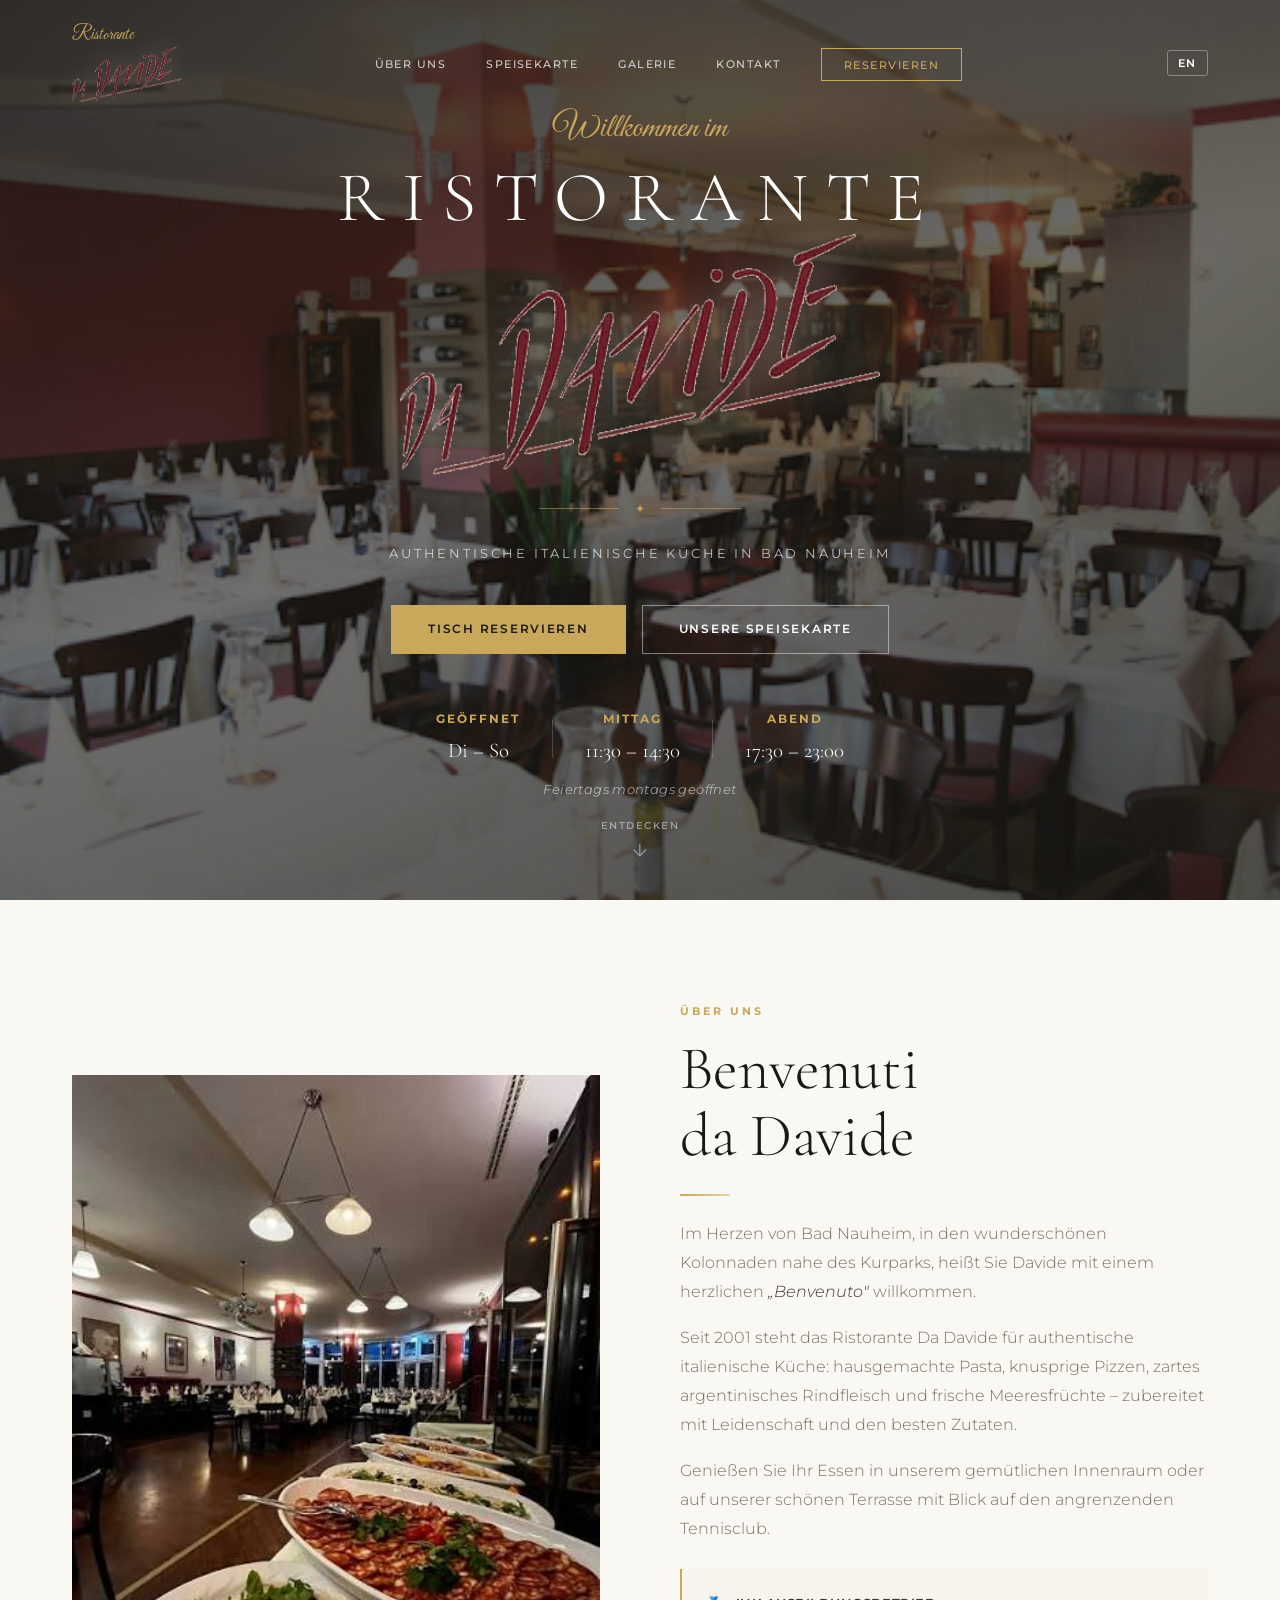
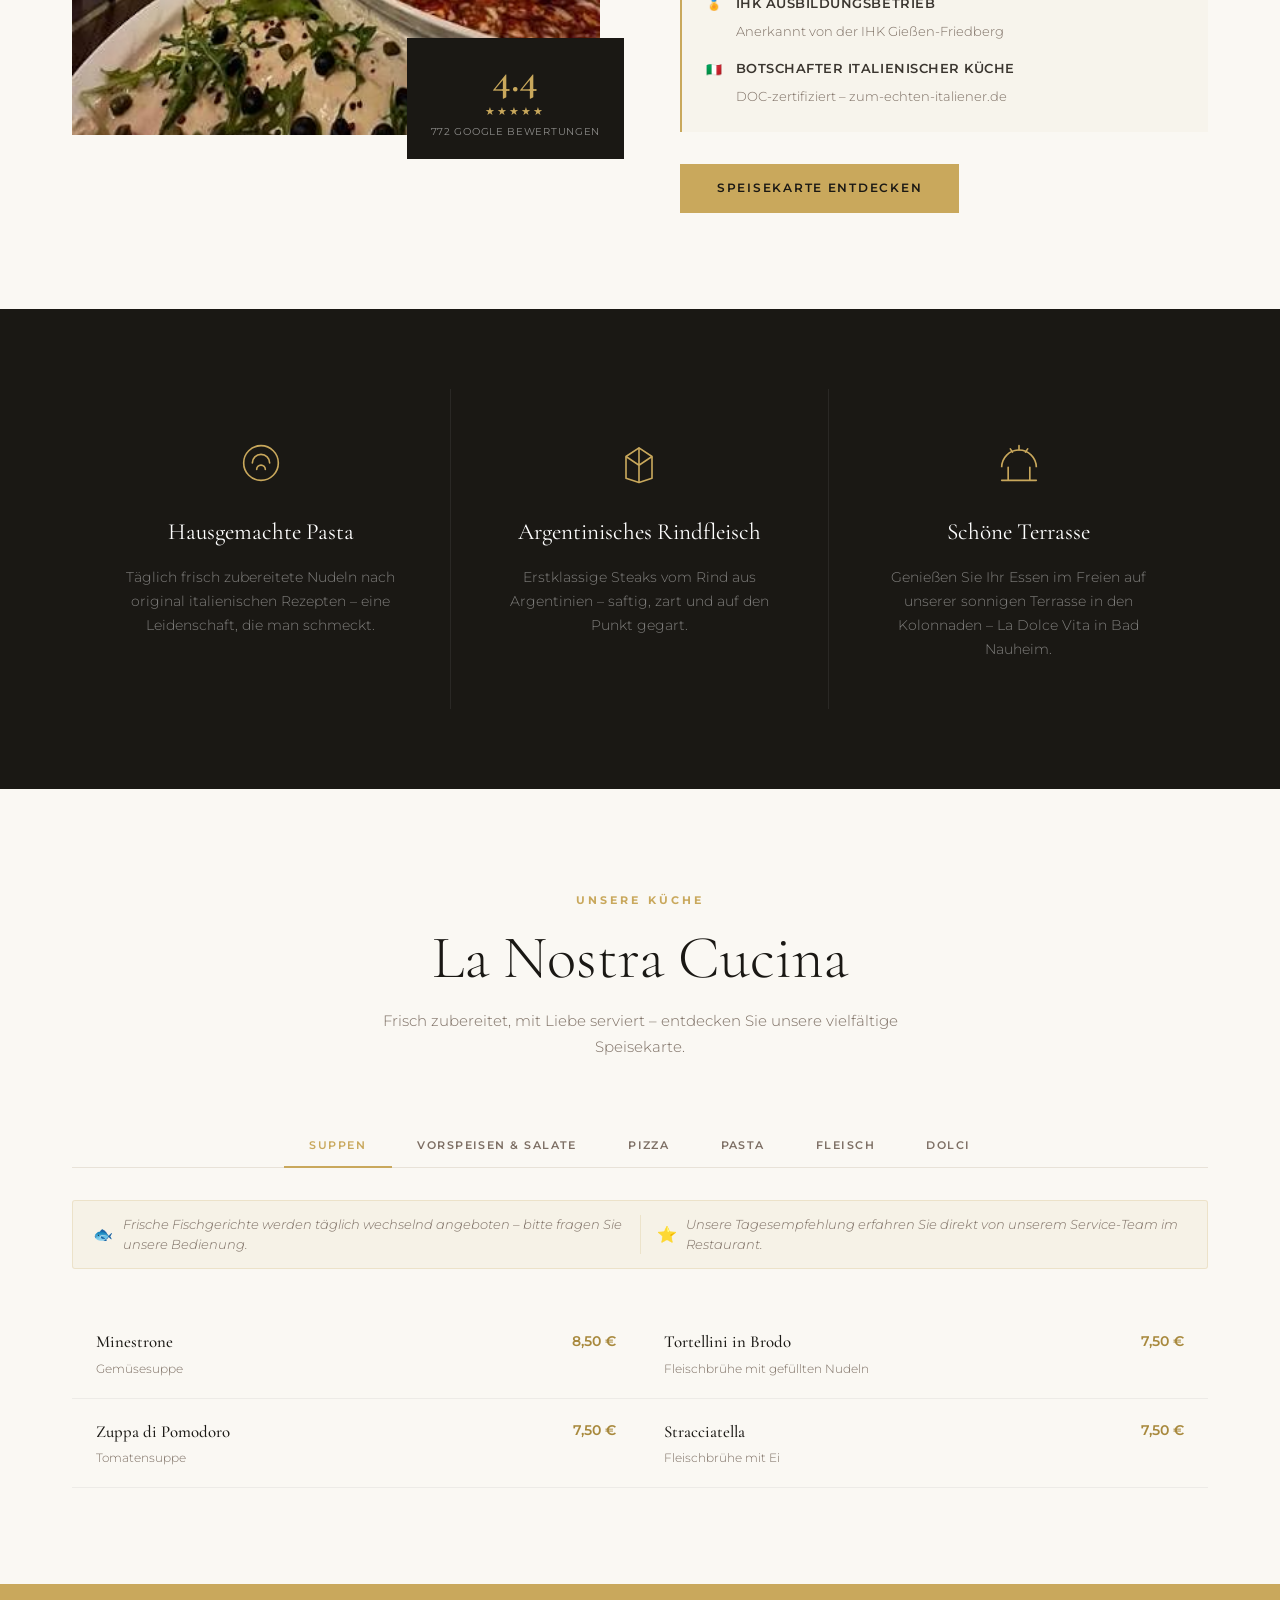
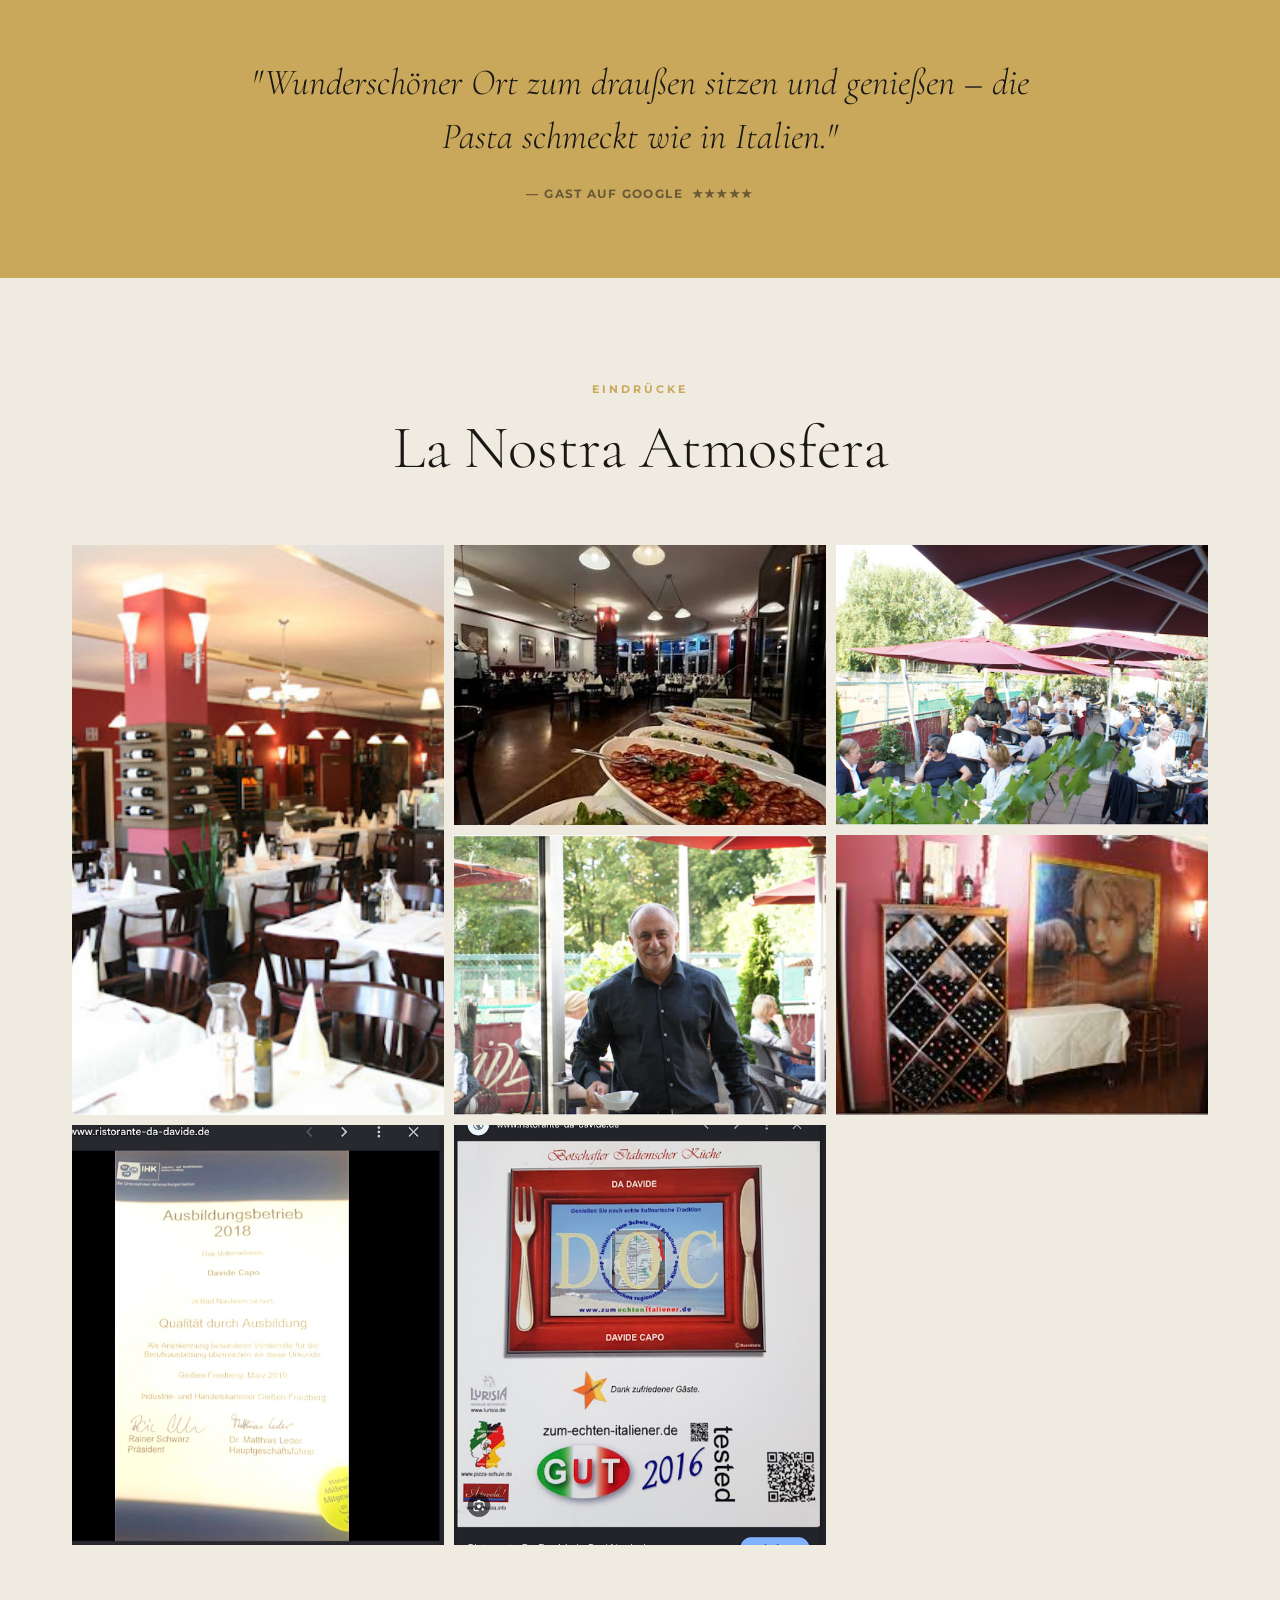
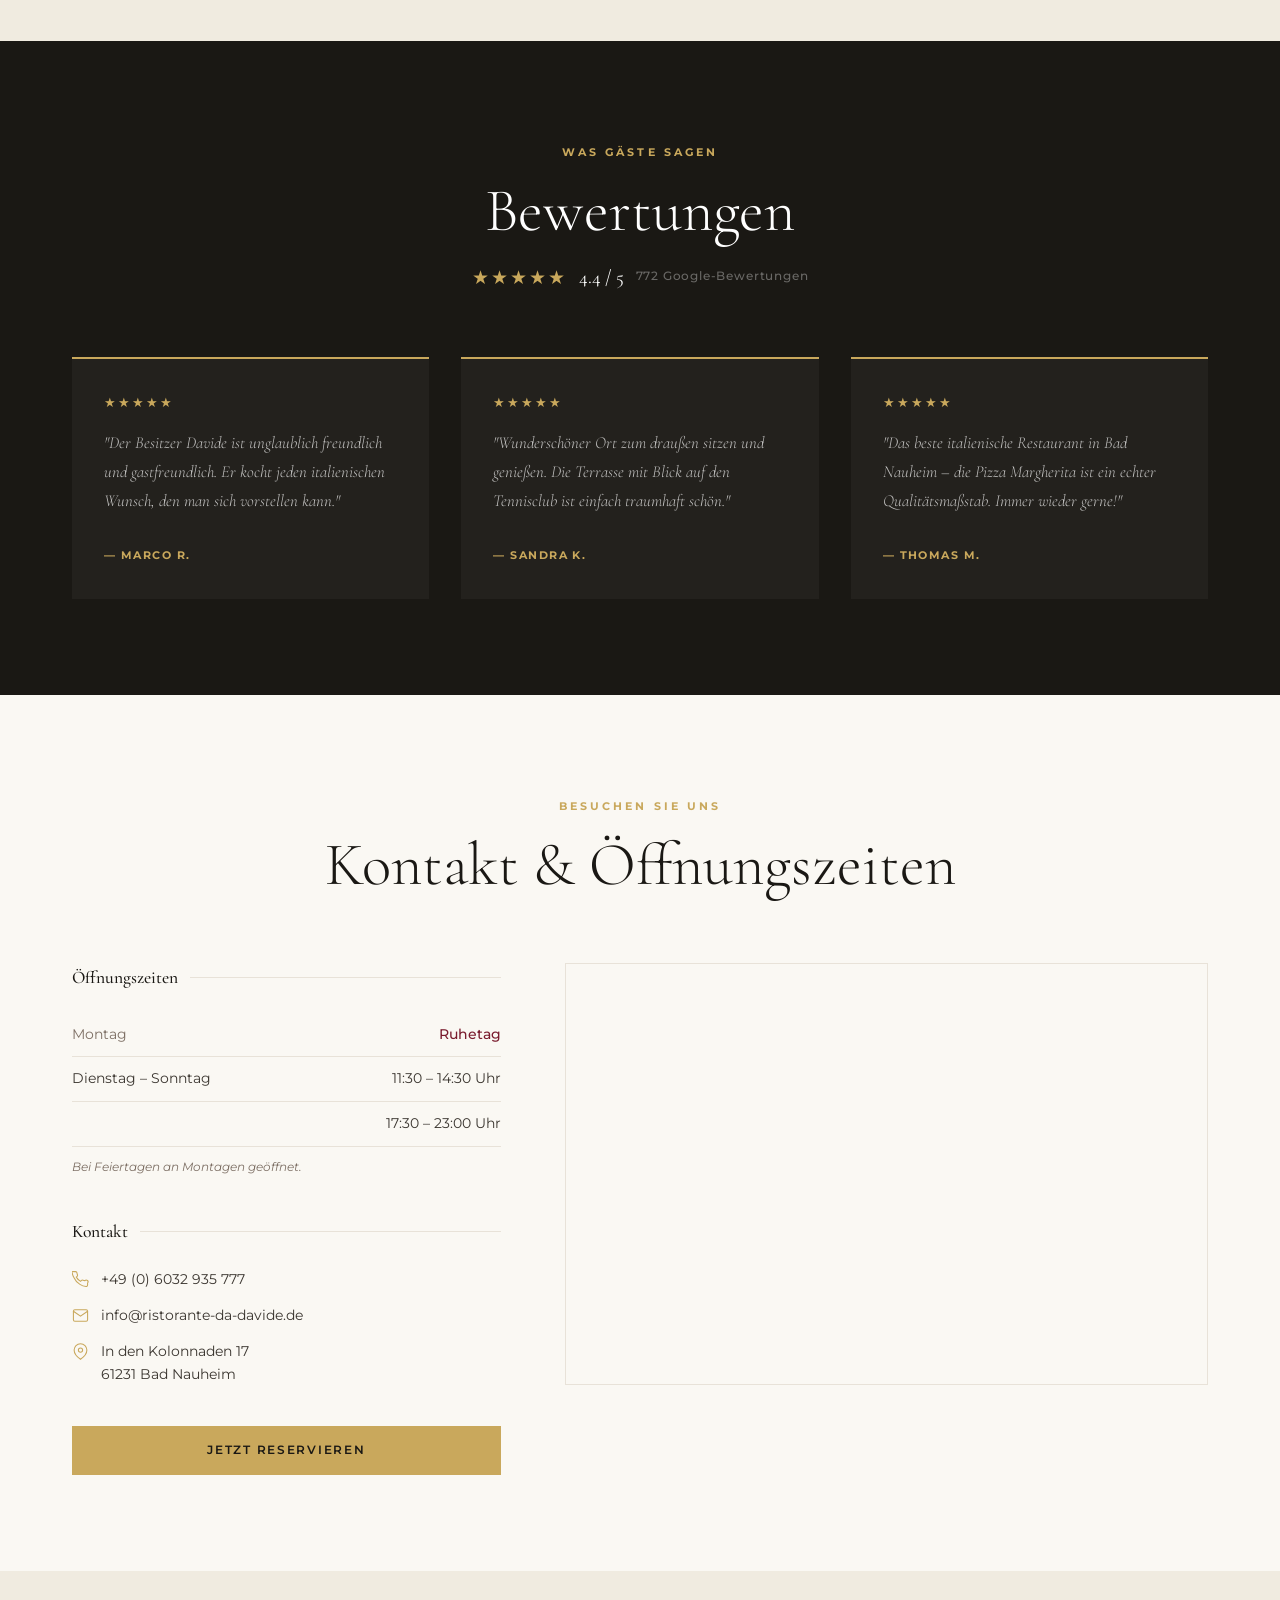
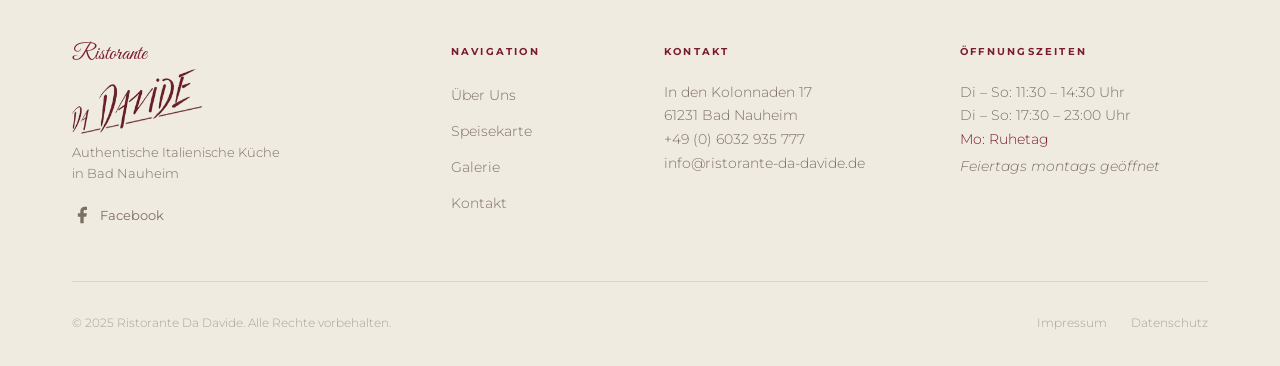
==== commit de7598f0: "Add daily fish note and Tagesempfehlung notice to menu section Shows guests that fresh fish dishes c" ====
--- a/index.html
+++ b/index.html
@@ -178,6 +178,17 @@
         <button class="menu__tab" data-tab="dessert" data-i18n="tab.dessert">Dolci</button>
       </div>
 
+      <div class="menu__fish-note">
+        <div class="menu__fish-note-item">
+          <span class="menu__fish-note-icon">🐟</span>
+          <p>Frische Fischgerichte werden täglich wechselnd angeboten – bitte fragen Sie unsere Bedienung.</p>
+        </div>
+        <div class="menu__fish-note-item">
+          <span class="menu__fish-note-icon">⭐</span>
+          <p>Unsere Tagesempfehlung erfahren Sie direkt von unserem Service-Team im Restaurant.</p>
+        </div>
+      </div>
+
       <!-- SUPPEN -->
       <div class="menu__panel active" data-panel="suppen">
         <div class="menu__grid">
@@ -192,7 +203,7 @@
       <div class="menu__panel" data-panel="vorspeisen">
         <div class="menu__grid">
           <div class="menu__item"><div class="menu__item-info"><h4 class="menu__item-name">Vitello Tonnato</h4><p class="menu__item-desc">Kalbfleisch in Thunfischcreme</p></div><span class="menu__item-price">16,50 €</span></div>
-          <div class="menu__item"><div class="menu__item-info"><h4 class="menu__item-name">Mozzarella Caprese</h4><p class="menu__item-desc">Mit Tomaten und Basilikum</p></div><span class="menu__item-price">16,50 €</span></div>
+          <div class="menu__item"><div class="menu__item-info"><h4 class="menu__item-name">Mozzarella Caprese</h4><p class="menu__item-desc">Mit Tomaten und Basilikum</p></div><span class="menu__item-price">14,50 €</span></div>
           <div class="menu__item"><div class="menu__item-info"><h4 class="menu__item-name">Filetto Carpaccio</h4><p class="menu__item-desc">Rohes Rinderfilet in dünne Scheiben geschnitten und garniert</p></div><span class="menu__item-price">16,50 €</span></div>
           <div class="menu__item"><div class="menu__item-info"><h4 class="menu__item-name">Feldsalat mit Parmesan und Pinienkerne</h4><p class="menu__item-desc"></p></div><span class="menu__item-price">12,50 €</span></div>
           <div class="menu__item"><div class="menu__item-info"><h4 class="menu__item-name">Insalata di Pomodoro</h4><p class="menu__item-desc">Tomatensalat mit Zwiebeln und Basilikum</p></div><span class="menu__item-price">7,50 €</span></div>
@@ -240,7 +251,7 @@
         <div class="menu__grid">
           <div class="menu__item"><div class="menu__item-info"><h4 class="menu__item-name">Spaghetti Napoli</h4><p class="menu__item-desc">Spaghetti mit Tomatensauce</p></div><span class="menu__item-price">9,50 €</span></div>
           <div class="menu__item"><div class="menu__item-info"><h4 class="menu__item-name">Lasagne</h4><p class="menu__item-desc">Gebackene Nudeln mit Fleischsauce</p></div><span class="menu__item-price">13,50 €</span></div>
-          <div class="menu__item menu__item--special"><div class="menu__item-info"><h4 class="menu__item-name">Pacceri Mafioso</h4><p class="menu__item-desc">Hausgemachte Nudeln mit Filetspitzen (pikant)</p></div><span class="menu__item-price">19,50 €</span></div>
+          <div class="menu__item menu__item--special"><div class="menu__item-info"><h4 class="menu__item-name">Paccheri Mafioso</h4><p class="menu__item-desc">Hausgemachte Nudeln mit Filetspitzen (pikant)</p></div><span class="menu__item-price">19,50 €</span></div>
           <div class="menu__item menu__item--special"><div class="menu__item-info"><h4 class="menu__item-name">Tagliatelle al Salmone</h4><p class="menu__item-desc">Bandnudeln mit frischem Lachs</p></div><span class="menu__item-price">19,50 €</span></div>
           <div class="menu__item menu__item--special"><div class="menu__item-info"><h4 class="menu__item-name">Fettuccine alla Carletto</h4><p class="menu__item-desc">Mit Scampi in Tomatensauce (leicht pikant)</p></div><span class="menu__item-price">19,50 €</span></div>
           <div class="menu__item menu__item--special"><div class="menu__item-info"><h4 class="menu__item-name">Hausgemachte Tagliolini</h4><p class="menu__item-desc">Im Parmesankäseleib mit Trüffel</p></div><span class="menu__item-price">21,50 €</span></div>
@@ -262,8 +273,8 @@
         <p class="menu__section-label" style="margin-top:2.5rem">Vom Kalb</p>
         <div class="menu__grid">
           <div class="menu__item"><div class="menu__item-info"><h4 class="menu__item-name">Scaloppina al Limone</h4><p class="menu__item-desc">Fleischmedaillons in Zitronensauce</p></div><span class="menu__item-price">27,50 €</span></div>
-          <div class="menu__item"><div class="menu__item-info"><h4 class="menu__item-name">Paillard di Vitella alla Griglia</h4><p class="menu__item-desc">Dünnes Kalbsteak gegrillt</p></div><span class="menu__item-price">27,50 €</span></div>
-          <div class="menu__item"><div class="menu__item-info"><h4 class="menu__item-name">Saltimbocca alla Romana</h4><p class="menu__item-desc">Fleischmedaillons mit Salbei und Schinken in Weißweinsauce</p></div><span class="menu__item-price">29,50 €</span></div>
+          <div class="menu__item"><div class="menu__item-info"><h4 class="menu__item-name">Paillard di Vitello alla Griglia</h4><p class="menu__item-desc">Dünnes Kalbsteak gegrillt</p></div><span class="menu__item-price">27,50 €</span></div>
+          <div class="menu__item"><div class="menu__item-info"><h4 class="menu__item-name">Saltinbocca alla Romana</h4><p class="menu__item-desc">Fleischmedaillons mit Salbei und Schinken in Weißweinsauce</p></div><span class="menu__item-price">29,50 €</span></div>
           <div class="menu__item"><div class="menu__item-info"><h4 class="menu__item-name">Piccata alla Pizzaeola</h4><p class="menu__item-desc">Kalbsmedaillons mit Tomatensauce, Oliven, Kapern und Knoblauch</p></div><span class="menu__item-price">29,50 €</span></div>
         </div>
       </div>
--- a/css/style.css
+++ b/css/style.css
@@ -738,6 +738,35 @@
 .menu__panel { display: none; }
 .menu__panel.active { display: block; animation: fadeIn 0.35s ease; }
 
+.menu__fish-note {
+  display: flex;
+  gap: 1rem;
+  background: rgba(201,168,92,0.07);
+  border: 1px solid rgba(201,168,92,0.22);
+  border-radius: 3px;
+  padding: 0.9rem 1.25rem;
+  margin: -1rem 0 2.5rem;
+}
+.menu__fish-note-item {
+  display: flex;
+  align-items: center;
+  gap: 0.6rem;
+  flex: 1;
+}
+.menu__fish-note-item + .menu__fish-note-item {
+  border-left: 1px solid rgba(201,168,92,0.2);
+  padding-left: 1rem;
+}
+.menu__fish-note-icon { font-size: 1rem; flex-shrink: 0; }
+.menu__fish-note p {
+  font-size: 0.8rem;
+  color: var(--text-light);
+  font-style: italic;
+  font-weight: 300;
+  line-height: 1.5;
+  margin: 0;
+}
+
 .menu__section-label {
   font-family: var(--font-serif);
   font-size: 1.15rem;
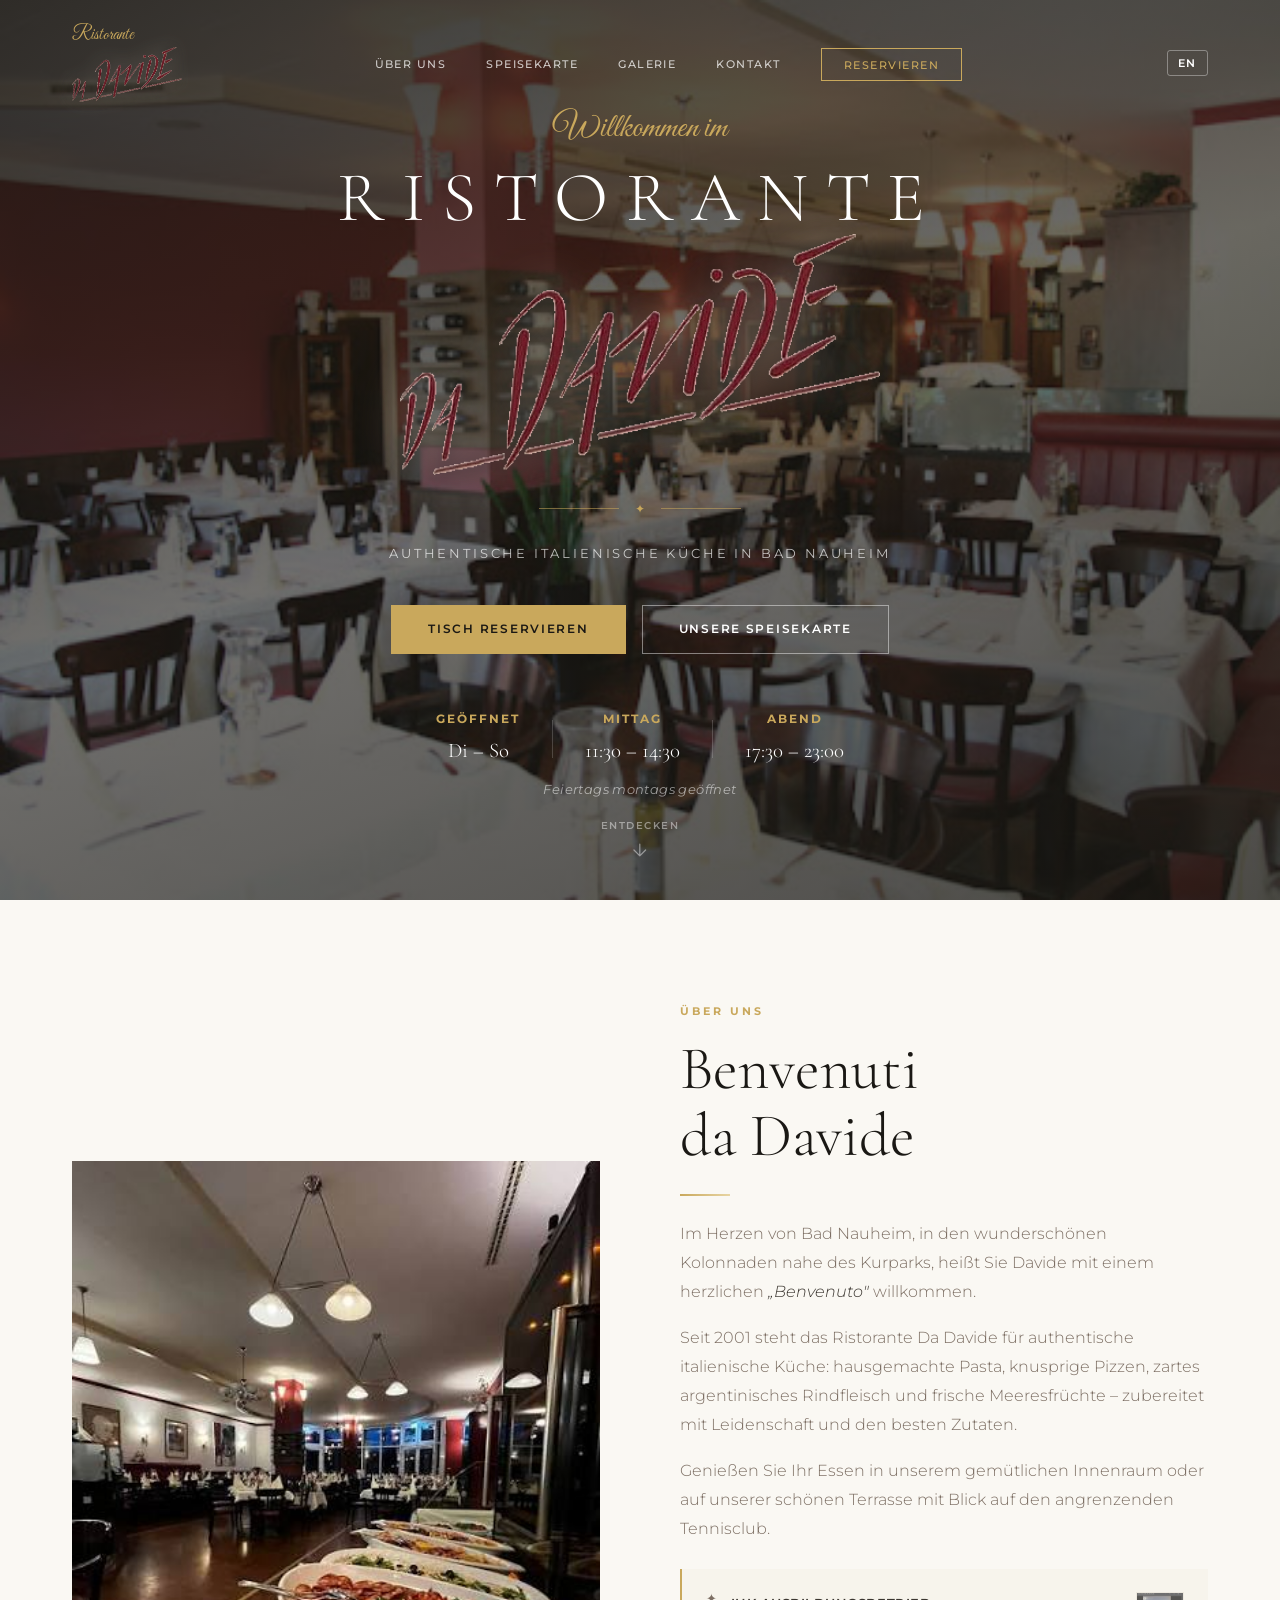
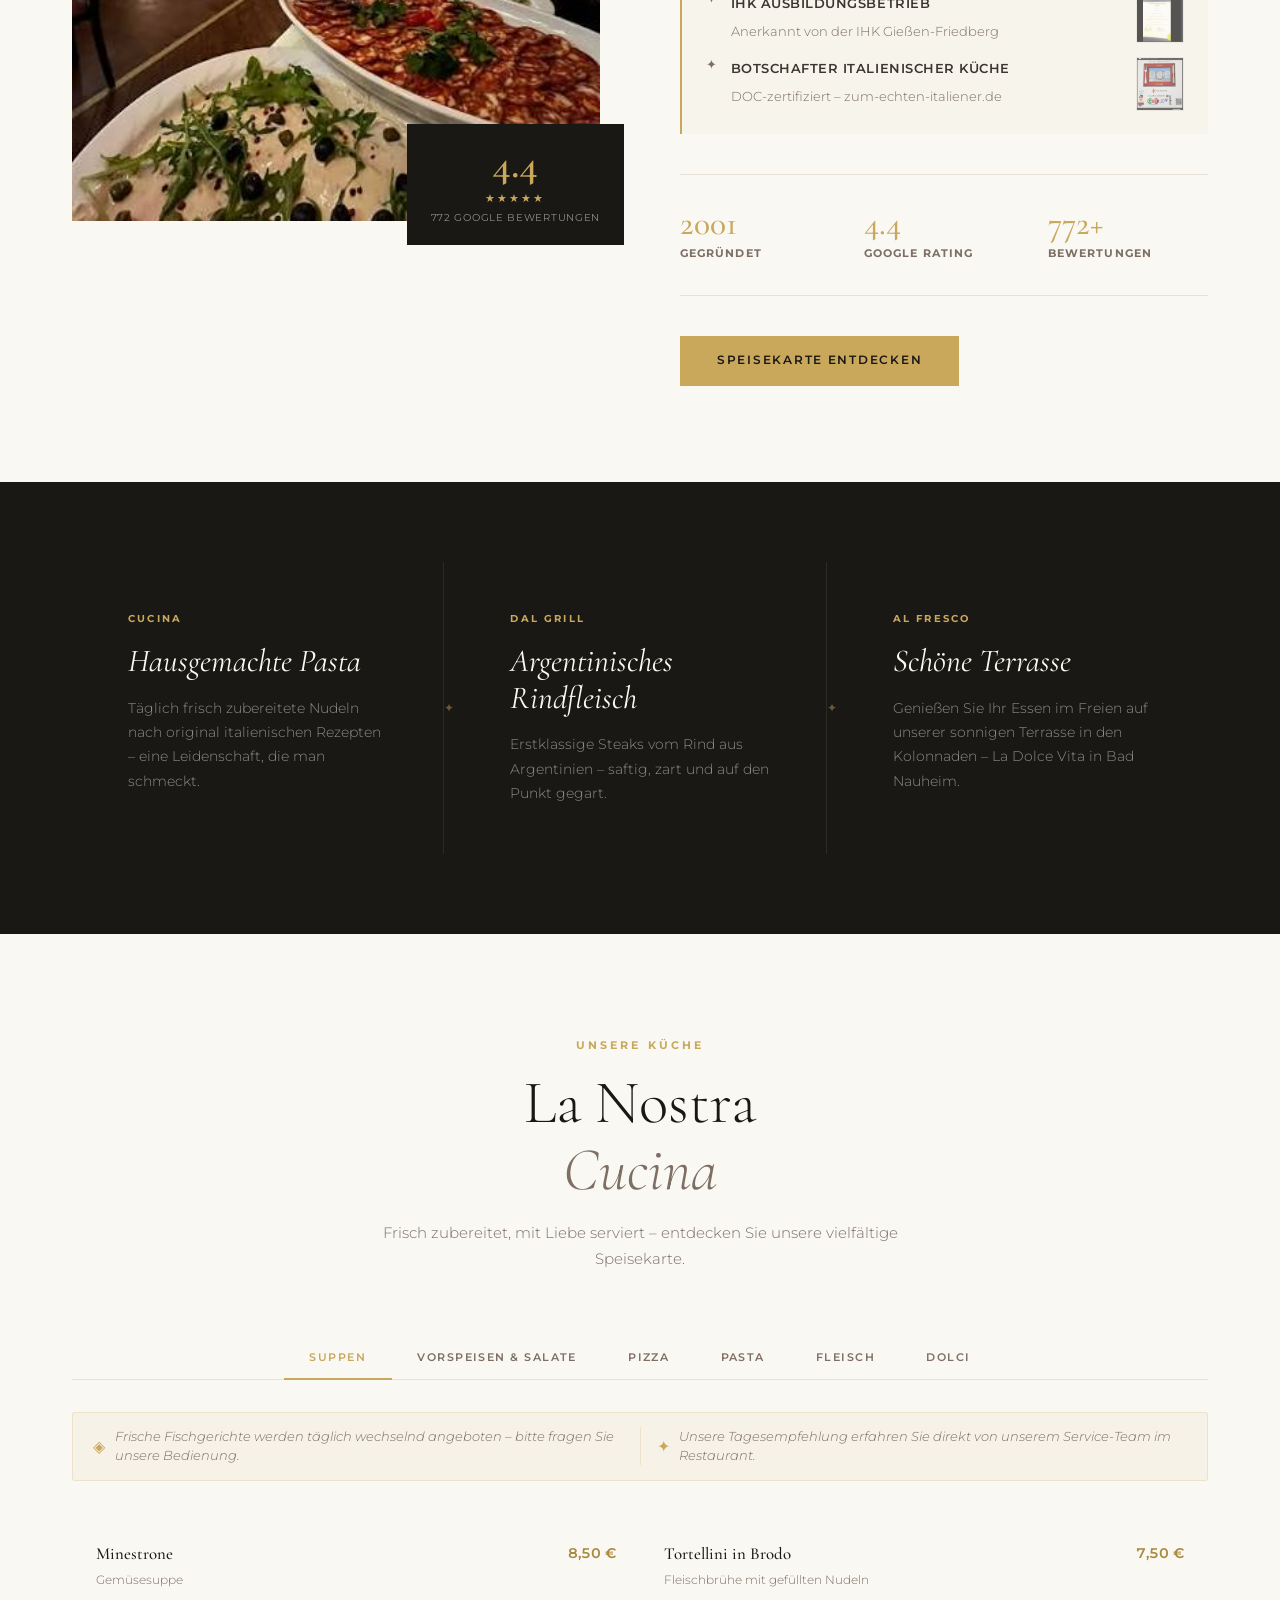
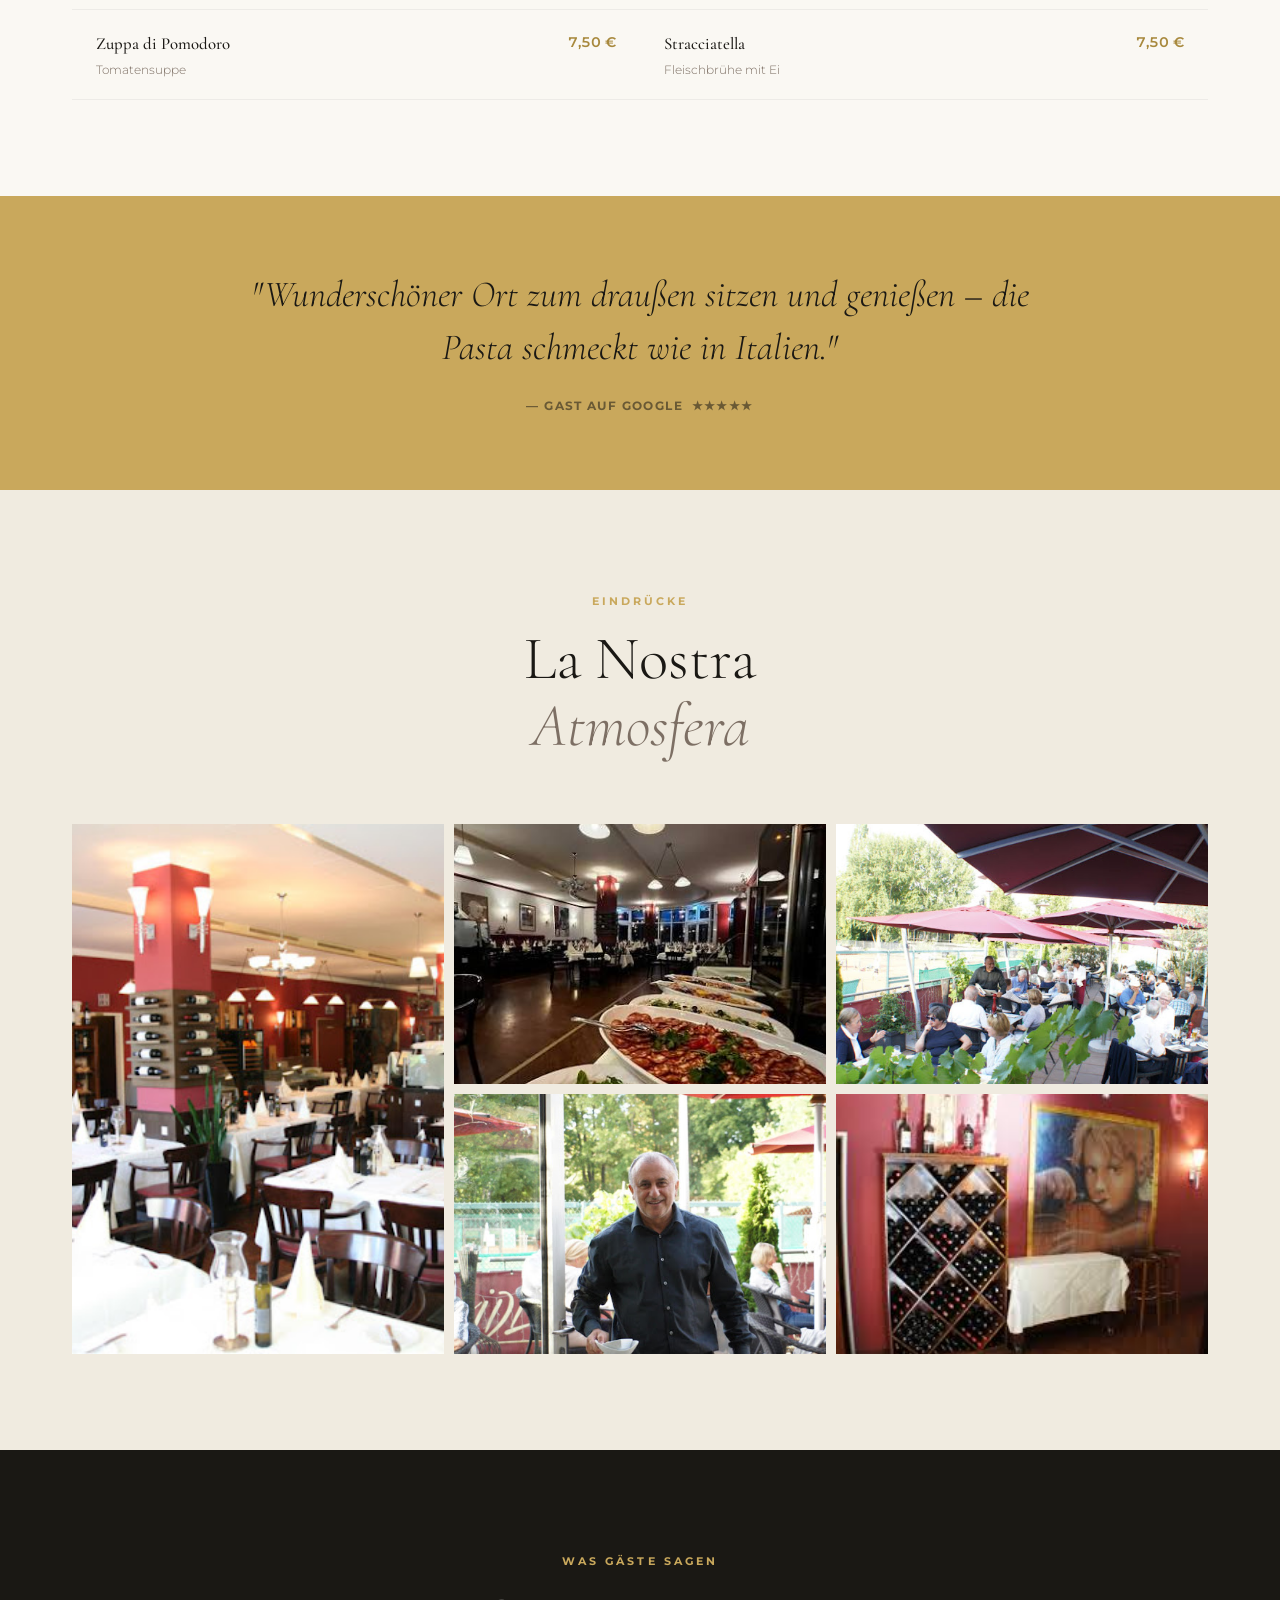
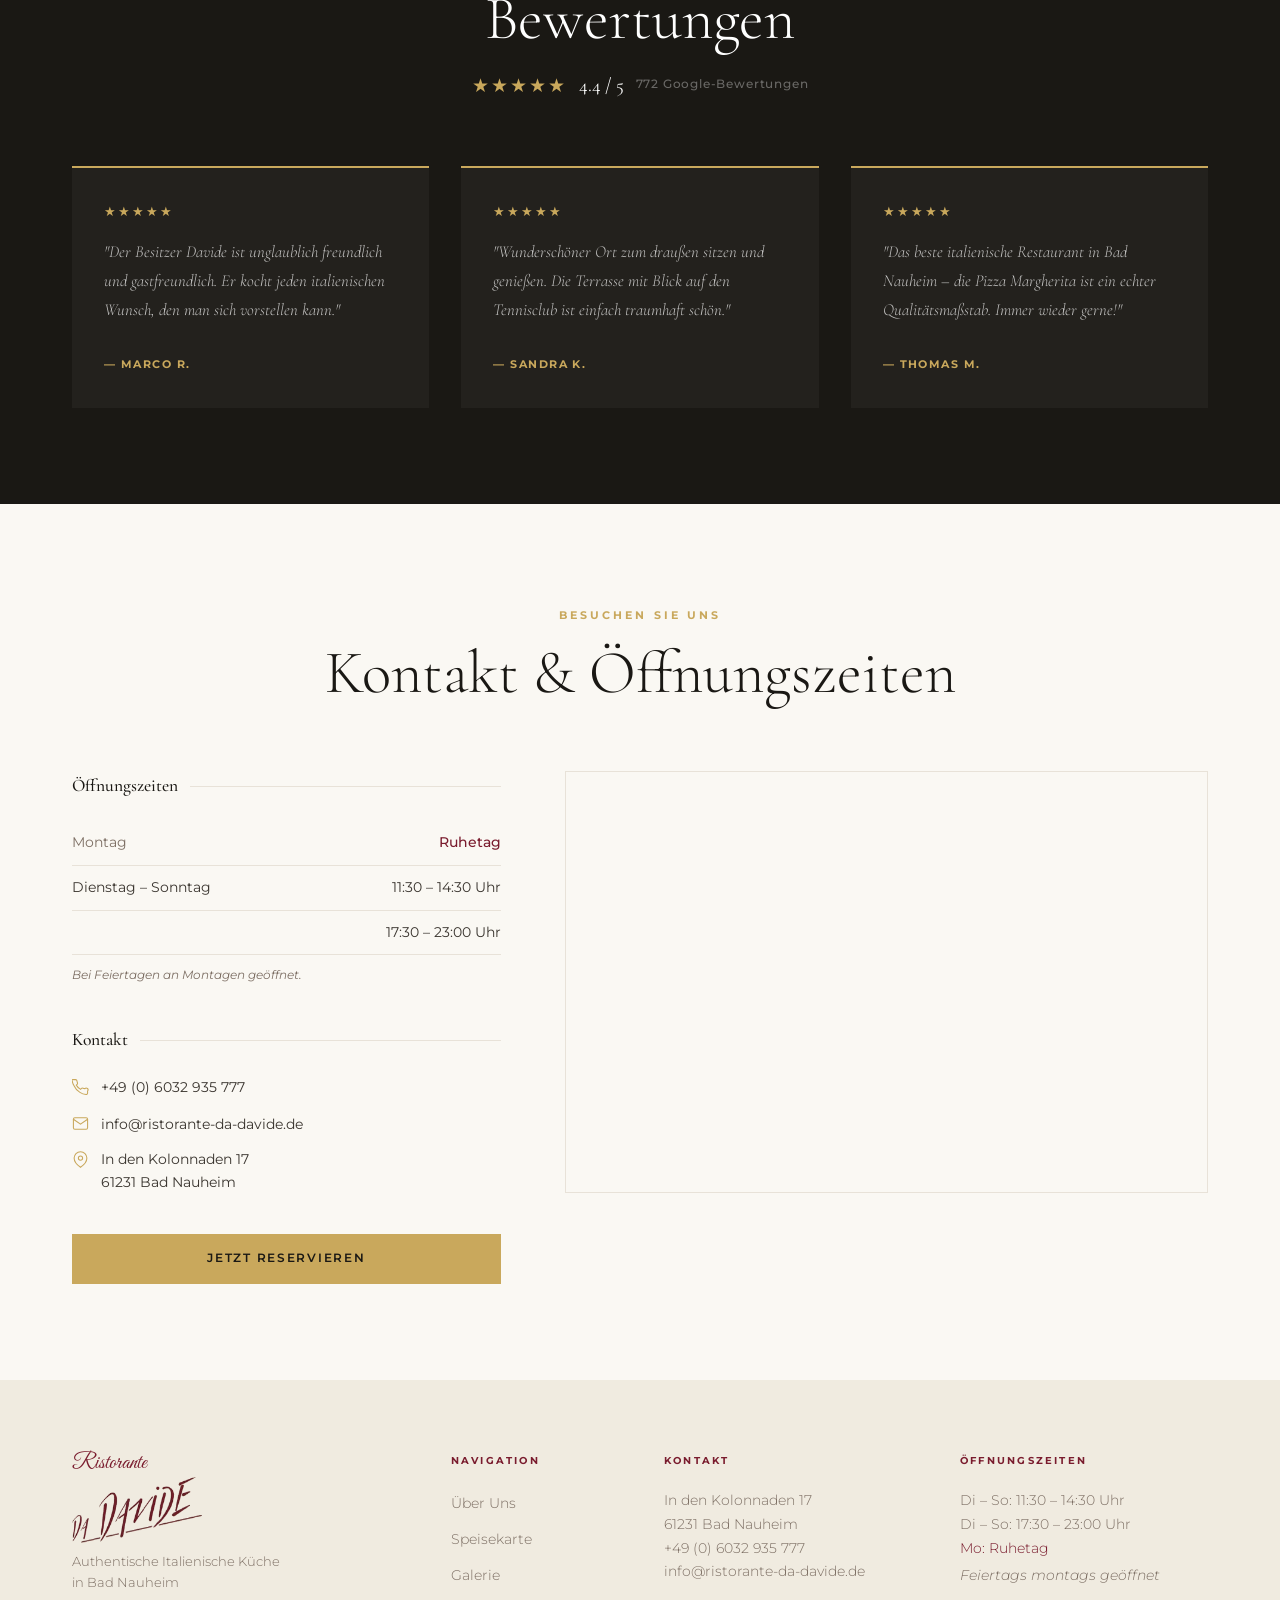
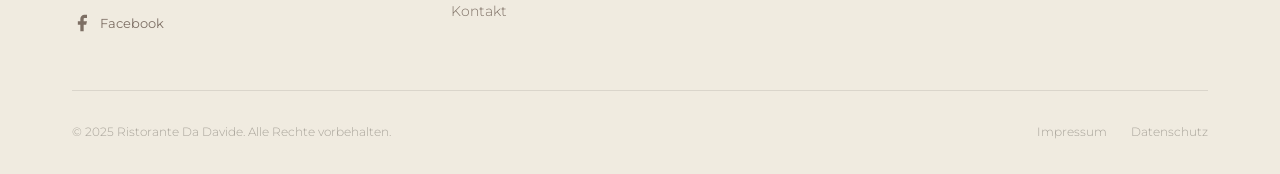
==== commit c869c555: "UX + Design Audit: bug fixes, features redesign, gallery + about enhancements - Fix nav lang button " ====
--- a/index.html
+++ b/index.html
@@ -112,18 +112,34 @@
           <p class="about__text" data-i18n="about.text3">Genießen Sie Ihr Essen in unserem gemütlichen Innenraum oder auf unserer schönen Terrasse mit Blick auf den angrenzenden Tennisclub.</p>
           <div class="about__awards">
             <div class="about__award">
-              <span class="about__award-icon">🏅</span>
+              <span class="about__award-glyph">✦</span>
               <div>
                 <strong>IHK Ausbildungsbetrieb</strong>
                 <span data-i18n="about.ihk">Anerkannt von der IHK Gießen-Friedberg</span>
               </div>
+              <img src="img/zertifikat-ihk.jpg" alt="IHK Zertifikat" loading="lazy" class="about__award-cert">
             </div>
             <div class="about__award">
-              <span class="about__award-icon">🇮🇹</span>
+              <span class="about__award-glyph">✦</span>
               <div>
                 <strong>Botschafter Italienischer Küche</strong>
                 <span data-i18n="about.doc">DOC-zertifiziert – zum-echten-italiener.de</span>
               </div>
+              <img src="img/zertifikat-doc.jpg" alt="DOC Zertifikat" loading="lazy" class="about__award-cert">
+            </div>
+          </div>
+          <div class="about__stats">
+            <div class="about__stat">
+              <span class="about__stat-num">2001</span>
+              <span class="about__stat-label">Gegründet</span>
+            </div>
+            <div class="about__stat">
+              <span class="about__stat-num">4.4</span>
+              <span class="about__stat-label">Google Rating</span>
+            </div>
+            <div class="about__stat">
+              <span class="about__stat-num">772+</span>
+              <span class="about__stat-label">Bewertungen</span>
             </div>
           </div>
           <a href="#menu" class="btn btn--gold" data-i18n="about.cta">Speisekarte entdecken</a>
@@ -137,23 +153,19 @@
     <div class="container">
       <div class="features__grid">
         <div class="feature reveal">
-          <div class="feature__icon">
-            <svg viewBox="0 0 48 48" fill="none" xmlns="http://www.w3.org/2000/svg"><circle cx="24" cy="24" r="16" stroke="currentColor" stroke-width="1.5"/><path d="M16 24c0-4.418 3.582-8 8-8s8 3.582 8 8" stroke="currentColor" stroke-width="1.5" stroke-linecap="round"/><path d="M20 30c0-2.21 1.79-4 4-4s4 1.79 4 4" stroke="currentColor" stroke-width="1.5" stroke-linecap="round"/></svg>
-          </div>
+          <span class="feature__label">Cucina</span>
           <h3 class="feature__title" data-i18n="feat1.title">Hausgemachte Pasta</h3>
           <p class="feature__text" data-i18n="feat1.text">Täglich frisch zubereitete Nudeln nach original italienischen Rezepten – eine Leidenschaft, die man schmeckt.</p>
         </div>
+        <span class="feature__sep" aria-hidden="true">✦</span>
         <div class="feature reveal">
-          <div class="feature__icon">
-            <svg viewBox="0 0 48 48" fill="none" xmlns="http://www.w3.org/2000/svg"><path d="M12 38V18l12-8 12 8v20l-12 4-12-4z" stroke="currentColor" stroke-width="1.5" stroke-linejoin="round"/><path d="M24 10v32M12 18l12 8 12-8" stroke="currentColor" stroke-width="1.5"/></svg>
-          </div>
+          <span class="feature__label">Dal Grill</span>
           <h3 class="feature__title" data-i18n="feat2.title">Argentinisches Rindfleisch</h3>
           <p class="feature__text" data-i18n="feat2.text">Erstklassige Steaks vom Rind aus Argentinien – saftig, zart und auf den Punkt gegart.</p>
         </div>
+        <span class="feature__sep" aria-hidden="true">✦</span>
         <div class="feature reveal">
-          <div class="feature__icon">
-            <svg viewBox="0 0 48 48" fill="none" xmlns="http://www.w3.org/2000/svg"><path d="M8 40h32M14 40V28M34 40V28" stroke="currentColor" stroke-width="1.5" stroke-linecap="round"/><path d="M8 28c0-8.837 7.163-16 16-16s16 7.163 16 16" stroke="currentColor" stroke-width="1.5"/><path d="M24 12V8M18 14l-2-3M30 14l2-3" stroke="currentColor" stroke-width="1.5" stroke-linecap="round"/></svg>
-          </div>
+          <span class="feature__label">Al Fresco</span>
           <h3 class="feature__title" data-i18n="feat3.title">Schöne Terrasse</h3>
           <p class="feature__text" data-i18n="feat3.text">Genießen Sie Ihr Essen im Freien auf unserer sonnigen Terrasse in den Kolonnaden – La Dolce Vita in Bad Nauheim.</p>
         </div>
@@ -166,7 +178,7 @@
     <div class="container">
       <div class="section__header reveal">
         <p class="section__label" data-i18n="menu.label">Unsere Küche</p>
-        <h2 class="section__title">La Nostra Cucina</h2>
+        <h2 class="section__title">La Nostra<br><em>Cucina</em></h2>
         <p class="section__subtitle" data-i18n="menu.subtitle">Frisch zubereitet, mit Liebe serviert – entdecken Sie unsere vielfältige Speisekarte.</p>
       </div>
       <div class="menu__tabs" role="tablist">
@@ -180,11 +192,11 @@
 
       <div class="menu__fish-note">
         <div class="menu__fish-note-item">
-          <span class="menu__fish-note-icon">🐟</span>
+          <span class="menu__fish-note-icon">◈</span>
           <p>Frische Fischgerichte werden täglich wechselnd angeboten – bitte fragen Sie unsere Bedienung.</p>
         </div>
         <div class="menu__fish-note-item">
-          <span class="menu__fish-note-icon">⭐</span>
+          <span class="menu__fish-note-icon">✦</span>
           <p>Unsere Tagesempfehlung erfahren Sie direkt von unserem Service-Team im Restaurant.</p>
         </div>
       </div>
@@ -205,35 +217,35 @@
           <div class="menu__item"><div class="menu__item-info"><h4 class="menu__item-name">Vitello Tonnato</h4><p class="menu__item-desc">Kalbfleisch in Thunfischcreme</p></div><span class="menu__item-price">16,50 €</span></div>
           <div class="menu__item"><div class="menu__item-info"><h4 class="menu__item-name">Mozzarella Caprese</h4><p class="menu__item-desc">Mit Tomaten und Basilikum</p></div><span class="menu__item-price">14,50 €</span></div>
           <div class="menu__item"><div class="menu__item-info"><h4 class="menu__item-name">Filetto Carpaccio</h4><p class="menu__item-desc">Rohes Rinderfilet in dünne Scheiben geschnitten und garniert</p></div><span class="menu__item-price">16,50 €</span></div>
-          <div class="menu__item"><div class="menu__item-info"><h4 class="menu__item-name">Feldsalat mit Parmesan und Pinienkerne</h4><p class="menu__item-desc"></p></div><span class="menu__item-price">12,50 €</span></div>
+          <div class="menu__item"><div class="menu__item-info"><h4 class="menu__item-name">Feldsalat mit Parmesan und Pinienkerne</h4></div><span class="menu__item-price">12,50 €</span></div>
           <div class="menu__item"><div class="menu__item-info"><h4 class="menu__item-name">Insalata di Pomodoro</h4><p class="menu__item-desc">Tomatensalat mit Zwiebeln und Basilikum</p></div><span class="menu__item-price">7,50 €</span></div>
           <div class="menu__item"><div class="menu__item-info"><h4 class="menu__item-name">Insalata Mista</h4><p class="menu__item-desc">Gemischter Salat</p></div><span class="menu__item-price">7,50 €</span></div>
           <div class="menu__item"><div class="menu__item-info"><h4 class="menu__item-name">Insalata Mista con Pollo</h4><p class="menu__item-desc">Mit Hähnchenbruststreifen</p></div><span class="menu__item-price">19,50 €</span></div>
           <div class="menu__item"><div class="menu__item-info"><h4 class="menu__item-name">Insalata Italia</h4><p class="menu__item-desc">Italienischer Salat</p></div><span class="menu__item-price">13,50 €</span></div>
           <div class="menu__item"><div class="menu__item-info"><h4 class="menu__item-name">Insalata Capricciosa</h4><p class="menu__item-desc">Gemischter Salat mit Schinken, Käsestreifen, Ei, Shrimps, Thunfisch und Krebsfleisch</p></div><span class="menu__item-price">19,50 €</span></div>
           <div class="menu__item"><div class="menu__item-info"><h4 class="menu__item-name">Insalata Pacifico</h4><p class="menu__item-desc">Gemischter Salat mit Shrimps und Krebsfleisch</p></div><span class="menu__item-price">14,50 €</span></div>
-          <div class="menu__item"><div class="menu__item-info"><h4 class="menu__item-name">Rucolasalat mit Parmesan</h4><p class="menu__item-desc"></p></div><span class="menu__item-price">12,50 €</span></div>
+          <div class="menu__item"><div class="menu__item-info"><h4 class="menu__item-name">Rucolasalat mit Parmesan</h4></div><span class="menu__item-price">12,50 €</span></div>
         </div>
       </div>
 
       <!-- PIZZA -->
       <div class="menu__panel" data-panel="pizza">
         <div class="menu__grid">
-          <div class="menu__item"><div class="menu__item-info"><h4 class="menu__item-name">Pizza mit Tomaten und Käse</h4><p class="menu__item-desc"></p></div><span class="menu__item-price">7,50 €</span></div>
-          <div class="menu__item"><div class="menu__item-info"><h4 class="menu__item-name">Pizza mit Sardellen</h4><p class="menu__item-desc"></p></div><span class="menu__item-price">11,50 €</span></div>
-          <div class="menu__item"><div class="menu__item-info"><h4 class="menu__item-name">Pizza mit Salami</h4><p class="menu__item-desc"></p></div><span class="menu__item-price">11,50 €</span></div>
-          <div class="menu__item"><div class="menu__item-info"><h4 class="menu__item-name">Pizza mit Pilzen</h4><p class="menu__item-desc"></p></div><span class="menu__item-price">11,50 €</span></div>
+          <div class="menu__item"><div class="menu__item-info"><h4 class="menu__item-name">Pizza mit Tomaten und Käse</h4></div><span class="menu__item-price">7,50 €</span></div>
+          <div class="menu__item"><div class="menu__item-info"><h4 class="menu__item-name">Pizza mit Sardellen</h4></div><span class="menu__item-price">11,50 €</span></div>
+          <div class="menu__item"><div class="menu__item-info"><h4 class="menu__item-name">Pizza mit Salami</h4></div><span class="menu__item-price">11,50 €</span></div>
+          <div class="menu__item"><div class="menu__item-info"><h4 class="menu__item-name">Pizza mit Pilzen</h4></div><span class="menu__item-price">11,50 €</span></div>
           <div class="menu__item"><div class="menu__item-info"><h4 class="menu__item-name">Pizza mit Peperoni</h4><p class="menu__item-desc">Peperoniwurst</p></div><span class="menu__item-price">11,50 €</span></div>
-          <div class="menu__item"><div class="menu__item-info"><h4 class="menu__item-name">Pizza mit Pilzen und Paprika</h4><p class="menu__item-desc"></p></div><span class="menu__item-price">12,50 €</span></div>
-          <div class="menu__item"><div class="menu__item-info"><h4 class="menu__item-name">Pizza mit Schinken</h4><p class="menu__item-desc"></p></div><span class="menu__item-price">11,50 €</span></div>
-          <div class="menu__item"><div class="menu__item-info"><h4 class="menu__item-name">Pizza mit Salami und Pilzen</h4><p class="menu__item-desc"></p></div><span class="menu__item-price">12,50 €</span></div>
-          <div class="menu__item"><div class="menu__item-info"><h4 class="menu__item-name">Pizza mit Schinken und Pilzen</h4><p class="menu__item-desc"></p></div><span class="menu__item-price">12,50 €</span></div>
+          <div class="menu__item"><div class="menu__item-info"><h4 class="menu__item-name">Pizza mit Pilzen und Paprika</h4></div><span class="menu__item-price">12,50 €</span></div>
+          <div class="menu__item"><div class="menu__item-info"><h4 class="menu__item-name">Pizza mit Schinken</h4></div><span class="menu__item-price">11,50 €</span></div>
+          <div class="menu__item"><div class="menu__item-info"><h4 class="menu__item-name">Pizza mit Salami und Pilzen</h4></div><span class="menu__item-price">12,50 €</span></div>
+          <div class="menu__item"><div class="menu__item-info"><h4 class="menu__item-name">Pizza mit Schinken und Pilzen</h4></div><span class="menu__item-price">12,50 €</span></div>
           <div class="menu__item"><div class="menu__item-info"><h4 class="menu__item-name">Pizza Quattro Stagioni</h4><p class="menu__item-desc">Mit Salami, Schinken, Paprika und Pilzen</p></div><span class="menu__item-price">13,50 €</span></div>
           <div class="menu__item"><div class="menu__item-info"><h4 class="menu__item-name">Pizza Gamberetti</h4><p class="menu__item-desc">Mit frischen Shrimps</p></div><span class="menu__item-price">13,50 €</span></div>
           <div class="menu__item"><div class="menu__item-info"><h4 class="menu__item-name">Pizza Taormina</h4><p class="menu__item-desc">Mit Pilzen, Schinken, Salami und Artischocken</p></div><span class="menu__item-price">13,50 €</span></div>
-          <div class="menu__item"><div class="menu__item-info"><h4 class="menu__item-name">Pizza mit frischer Zucchini und Mozzarella</h4><p class="menu__item-desc"></p></div><span class="menu__item-price">13,50 €</span></div>
+          <div class="menu__item"><div class="menu__item-info"><h4 class="menu__item-name">Pizza mit frischer Zucchini und Mozzarella</h4></div><span class="menu__item-price">13,50 €</span></div>
           <div class="menu__item"><div class="menu__item-info"><h4 class="menu__item-name">Pizza Rucola</h4><p class="menu__item-desc">Mit Parmesan und Parmaschinken</p></div><span class="menu__item-price">14,50 €</span></div>
-          <div class="menu__item"><div class="menu__item-info"><h4 class="menu__item-name">Pizza Broccoli und Gorgonzola</h4><p class="menu__item-desc"></p></div><span class="menu__item-price">13,50 €</span></div>
+          <div class="menu__item"><div class="menu__item-info"><h4 class="menu__item-name">Pizza Broccoli und Gorgonzola</h4></div><span class="menu__item-price">13,50 €</span></div>
           <div class="menu__item"><div class="menu__item-info"><h4 class="menu__item-name">Pizza Pescatore</h4><p class="menu__item-desc">Mit Meeresfrüchten</p></div><span class="menu__item-price">14,50 €</span></div>
           <div class="menu__item"><div class="menu__item-info"><h4 class="menu__item-name">Pizza Vegetariana</h4><p class="menu__item-desc">Mit gemischtem Gemüse</p></div><span class="menu__item-price">13,00 €</span></div>
           <div class="menu__item"><div class="menu__item-info"><h4 class="menu__item-name">Pizza Italiana</h4><p class="menu__item-desc">Mit frischen Tomaten, Mozzarella und Basilikum</p></div><span class="menu__item-price">13,00 €</span></div>
@@ -284,13 +296,13 @@
         <div class="menu__grid">
           <div class="menu__item"><div class="menu__item-info"><h4 class="menu__item-name">Gelato Vaniglia con Cioccolata</h4><p class="menu__item-desc">Vanilleeis mit Schokoladen- oder Himbeersauce</p></div><span class="menu__item-price">6,50 €</span></div>
           <div class="menu__item"><div class="menu__item-info"><h4 class="menu__item-name">Zabaglione</h4><p class="menu__item-desc">Weinschaum</p></div><span class="menu__item-price">8,50 €</span></div>
-          <div class="menu__item"><div class="menu__item-info"><h4 class="menu__item-name">Creme Caramel</h4><p class="menu__item-desc"></p></div><span class="menu__item-price">7,50 €</span></div>
-          <div class="menu__item"><div class="menu__item-info"><h4 class="menu__item-name">Mousse au Chocolat</h4><p class="menu__item-desc"></p></div><span class="menu__item-price">7,50 €</span></div>
+          <div class="menu__item"><div class="menu__item-info"><h4 class="menu__item-name">Creme Caramel</h4></div><span class="menu__item-price">7,50 €</span></div>
+          <div class="menu__item"><div class="menu__item-info"><h4 class="menu__item-name">Mousse au Chocolat</h4></div><span class="menu__item-price">7,50 €</span></div>
           <div class="menu__item menu__item--special"><div class="menu__item-info"><h4 class="menu__item-name">Tiramisu</h4><p class="menu__item-desc">Italienische Torte</p></div><span class="menu__item-price">7,50 €</span></div>
-          <div class="menu__item"><div class="menu__item-info"><h4 class="menu__item-name">Tartufo</h4><p class="menu__item-desc"></p></div><span class="menu__item-price">7,50 €</span></div>
-          <div class="menu__item"><div class="menu__item-info"><h4 class="menu__item-name">Cassata</h4><p class="menu__item-desc"></p></div><span class="menu__item-price">7,50 €</span></div>
-          <div class="menu__item"><div class="menu__item-info"><h4 class="menu__item-name">Panna Cotta</h4><p class="menu__item-desc"></p></div><span class="menu__item-price">7,00 €</span></div>
-          <div class="menu__item"><div class="menu__item-info"><h4 class="menu__item-name">Zitronensorbet</h4><p class="menu__item-desc"></p></div><span class="menu__item-price">7,50 €</span></div>
+          <div class="menu__item"><div class="menu__item-info"><h4 class="menu__item-name">Tartufo</h4></div><span class="menu__item-price">7,50 €</span></div>
+          <div class="menu__item"><div class="menu__item-info"><h4 class="menu__item-name">Cassata</h4></div><span class="menu__item-price">7,50 €</span></div>
+          <div class="menu__item"><div class="menu__item-info"><h4 class="menu__item-name">Panna Cotta</h4></div><span class="menu__item-price">7,00 €</span></div>
+          <div class="menu__item"><div class="menu__item-info"><h4 class="menu__item-name">Zitronensorbet</h4></div><span class="menu__item-price">7,50 €</span></div>
         </div>
       </div>
     </div>
@@ -309,18 +321,16 @@
     <div class="container">
       <div class="section__header reveal">
         <p class="section__label" data-i18n="gallery.label">Eindrücke</p>
-        <h2 class="section__title">La Nostra Atmosfera</h2>
+        <h2 class="section__title">La Nostra<br><em>Atmosfera</em></h2>
       </div>
       <div class="gallery__grid">
-        <div class="gallery__item gallery__item--large reveal">
+        <div class="gallery__item gallery__item--large reveal" data-caption="Innenraum">
           <img src="img/gallery-innenraum.jpg" alt="Restaurantraum Da Davide" loading="lazy">
         </div>
-        <div class="gallery__item reveal"><img src="img/gallery-buffet.jpg" alt="Antipasti Buffet" loading="lazy"></div>
-        <div class="gallery__item reveal"><img src="img/gallery-terrasse.jpg" alt="Terrasse Da Davide" loading="lazy"></div>
-        <div class="gallery__item reveal"><img src="img/gallery-davide.jpg" alt="Inhaber Davide Capo" loading="lazy"></div>
-        <div class="gallery__item reveal"><img src="img/gallery-weinregal.jpg" alt="Weinauswahl" loading="lazy"></div>
-        <div class="gallery__item reveal"><img src="img/zertifikat-ihk.jpg" alt="IHK Ausbildungsbetrieb 2018" loading="lazy"></div>
-        <div class="gallery__item reveal"><img src="img/zertifikat-doc.jpg" alt="Botschafter Italienischer Küche – DOC Zertifikat" loading="lazy"></div>
+        <div class="gallery__item reveal" data-caption="Antipasti Buffet"><img src="img/gallery-buffet.jpg" alt="Antipasti Buffet" loading="lazy"></div>
+        <div class="gallery__item reveal" data-caption="Terrasse"><img src="img/gallery-terrasse.jpg" alt="Terrasse Da Davide" loading="lazy"></div>
+        <div class="gallery__item reveal" data-caption="Inhaber Davide Capo"><img src="img/gallery-davide.jpg" alt="Inhaber Davide Capo" loading="lazy"></div>
+        <div class="gallery__item reveal" data-caption="Weinauswahl"><img src="img/gallery-weinregal.jpg" alt="Weinauswahl" loading="lazy"></div>
       </div>
     </div>
   </section>
--- a/css/style.css
+++ b/css/style.css
@@ -152,6 +152,8 @@
   font-weight: 300;
 }
 
+.section__title em { font-style: italic; color: var(--text-light); }
+
 /* ============================================
    NAV
    ============================================ */
@@ -269,7 +271,7 @@
   margin-left: 0.75rem;
 }
 .nav__lang:hover { border-color: var(--gold); color: var(--gold); }
-.nav.scrolled .nav__lang { color: var(--text); border-color: rgba(0,0,0,0.25); }
+.nav.scrolled .nav__lang { color: rgba(255,255,255,0.75); border-color: rgba(255,255,255,0.25); }
 .nav.scrolled .nav__lang:hover { border-color: var(--gold); color: var(--gold); }
 
 .nav__burger {
@@ -363,7 +365,6 @@
   background-image: url('../img/gallery-innenraum.jpg');
   background-size: cover;
   background-position: center;
-  background-attachment: fixed;
   transform: scale(1.06);
   transition: transform 10s ease;
 }
@@ -636,6 +637,23 @@
   font-weight: 300;
 }
 
+.about__award-glyph {
+  font-size: 1.1rem;
+  color: var(--gold);
+  flex-shrink: 0;
+  margin-top: 0.1rem;
+  line-height: 1;
+}
+
+.about__award-cert {
+  width: 48px;
+  height: auto;
+  opacity: 0.65;
+  margin-left: auto;
+  flex-shrink: 0;
+  border: 1px solid var(--light);
+}
+
 .about__stats {
   display: grid;
   grid-template-columns: repeat(3, 1fr);
@@ -667,39 +685,51 @@
 .features { background: var(--dark); padding: 5rem 0; }
 
 .features__grid {
-  display: grid;
-  grid-template-columns: repeat(3, 1fr);
+  display: flex;
+  gap: 0;
+  align-items: stretch;
 }
 
 .feature {
-  padding: 3rem;
-  text-align: center;
-  border-right: 1px solid rgba(255,255,255,0.07);
-  transition: background var(--transition);
+  flex: 1;
+  padding: 3rem 3.5rem;
+  text-align: left;
+  border-right: 1px solid rgba(255,255,255,0.08);
 }
 .feature:last-child { border-right: none; }
-.feature:hover { background: rgba(255,255,255,0.03); }
-
-.feature__icon {
-  width: 52px;
-  height: 52px;
-  margin: 0 auto 1.5rem;
+
+.feature__sep {
   color: var(--gold);
-}
-.feature__icon svg { width: 100%; height: 100%; }
+  font-size: 0.75rem;
+  opacity: 0.45;
+  align-self: center;
+  flex-shrink: 0;
+}
+
+.feature__label {
+  display: block;
+  font-size: 0.62rem;
+  font-weight: 700;
+  letter-spacing: 0.22em;
+  text-transform: uppercase;
+  color: var(--gold);
+  margin-bottom: 1rem;
+}
 
 .feature__title {
   font-family: var(--font-serif);
-  font-size: 1.45rem;
+  font-size: clamp(1.6rem, 2.5vw, 2.2rem);
   font-weight: 400;
-  color: var(--white);
-  margin-bottom: 0.75rem;
+  color: var(--cream);
+  margin-bottom: 1rem;
+  font-style: italic;
+  line-height: 1.15;
 }
 
 .feature__text {
-  font-size: 0.86rem;
-  color: rgba(255,255,255,0.45);
-  line-height: 1.75;
+  font-size: 0.85rem;
+  color: rgba(255,255,255,0.5);
+  line-height: 1.8;
   font-weight: 300;
 }
 
@@ -757,7 +787,7 @@
   border-left: 1px solid rgba(201,168,92,0.2);
   padding-left: 1rem;
 }
-.menu__fish-note-icon { font-size: 1rem; flex-shrink: 0; }
+.menu__fish-note-icon { font-size: 1rem; flex-shrink: 0; color: var(--gold); }
 .menu__fish-note p {
   font-size: 0.8rem;
   color: var(--text-light);
@@ -824,6 +854,7 @@
   white-space: nowrap;
   flex-shrink: 0;
   padding-top: 0.1rem;
+  font-variant-numeric: tabular-nums;
 }
 
 /* ============================================
@@ -861,10 +892,28 @@
 .gallery__grid {
   display: grid;
   grid-template-columns: repeat(3, 1fr);
-  grid-template-rows: 280px 280px;
+  grid-auto-rows: 260px;
   gap: 0.6rem;
 }
-.gallery__item { overflow: hidden; }
+.gallery__item { overflow: hidden; position: relative; }
+.gallery__item::after {
+  content: attr(data-caption);
+  position: absolute;
+  inset: 0;
+  background: rgba(26,24,20,0.65);
+  color: var(--cream);
+  display: flex;
+  align-items: flex-end;
+  padding: 1.25rem 1.5rem;
+  font-family: var(--font-sans);
+  font-size: 0.68rem;
+  letter-spacing: 0.12em;
+  text-transform: uppercase;
+  font-weight: 500;
+  opacity: 0;
+  transition: opacity 0.35s ease;
+}
+.gallery__item:hover::after { opacity: 1; }
 .gallery__item--large { grid-row: span 2; }
 .gallery__item img {
   width: 100%;
@@ -1118,12 +1167,13 @@
   .about__image-frame::before { display: none; }
   .about__badge { right: 0.5rem; bottom: -1.25rem; }
 
-  .features__grid { grid-template-columns: 1fr; }
+  .features__grid { flex-direction: column; }
   .feature {
     border-right: none;
-    border-bottom: 1px solid rgba(255,255,255,0.07);
+    border-bottom: 1px solid rgba(255,255,255,0.08);
   }
   .feature:last-child { border-bottom: none; }
+  .feature__sep { display: none; }
 
   .menu__grid { grid-template-columns: 1fr; }
 
@@ -1149,9 +1199,17 @@
 
 @media (max-width: 480px) {
   .section { padding: 4rem 0; }
-  .hero__info { display: none; }
+  .hero__info { gap: 1rem; flex-wrap: wrap; }
+  .hero__info-sep { display: none; }
   .hero__actions { flex-direction: column; align-items: stretch; }
   .about__stats { grid-template-columns: repeat(3, 1fr); gap: 1rem; }
   .about__stat-num { font-size: 1.7rem; }
   .footer__grid { grid-template-columns: 1fr; }
 }
+
+@media (prefers-reduced-motion: reduce) {
+  .hero__script, .hero__title-ristorante, .hero__logo-img,
+  .hero__divider, .hero__tagline, .hero__actions,
+  .hero__info, .hero__holiday-note { animation: none; opacity: 1; transform: none; }
+  .reveal { transition: none; }
+}
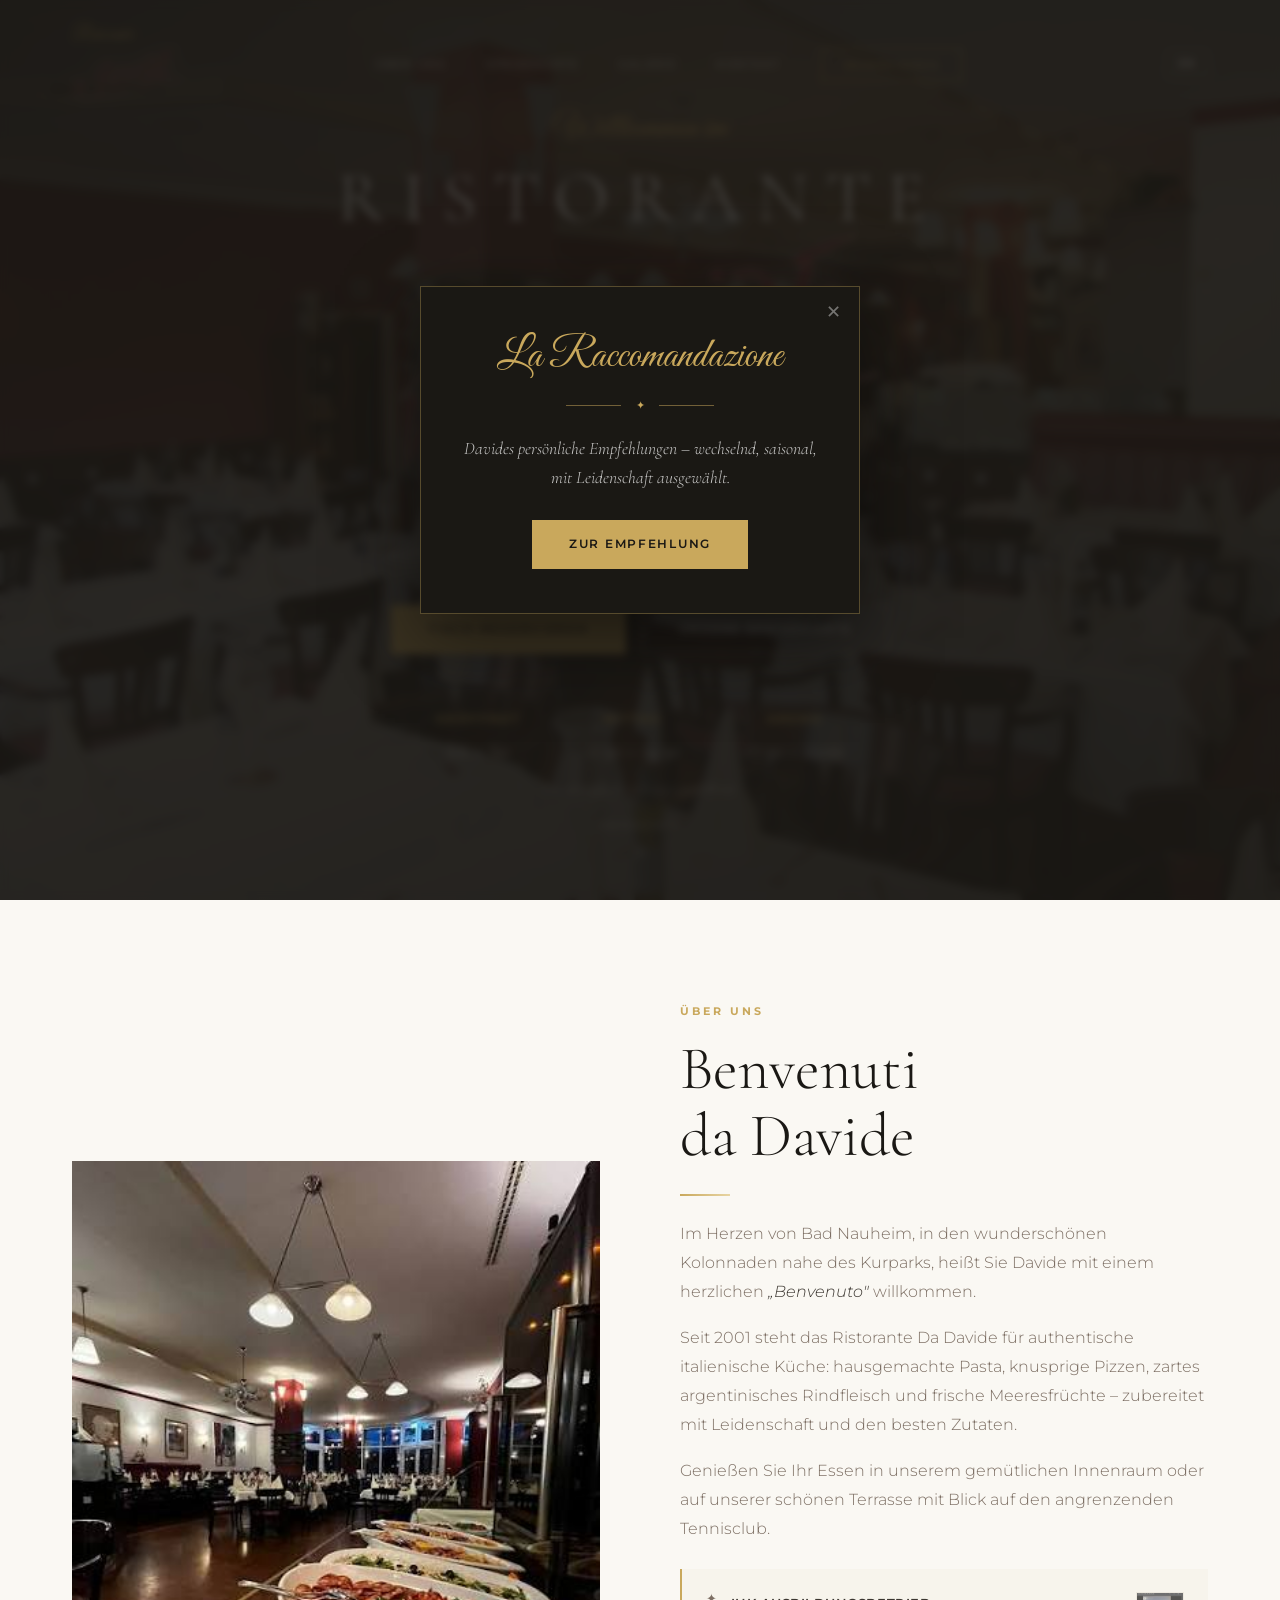
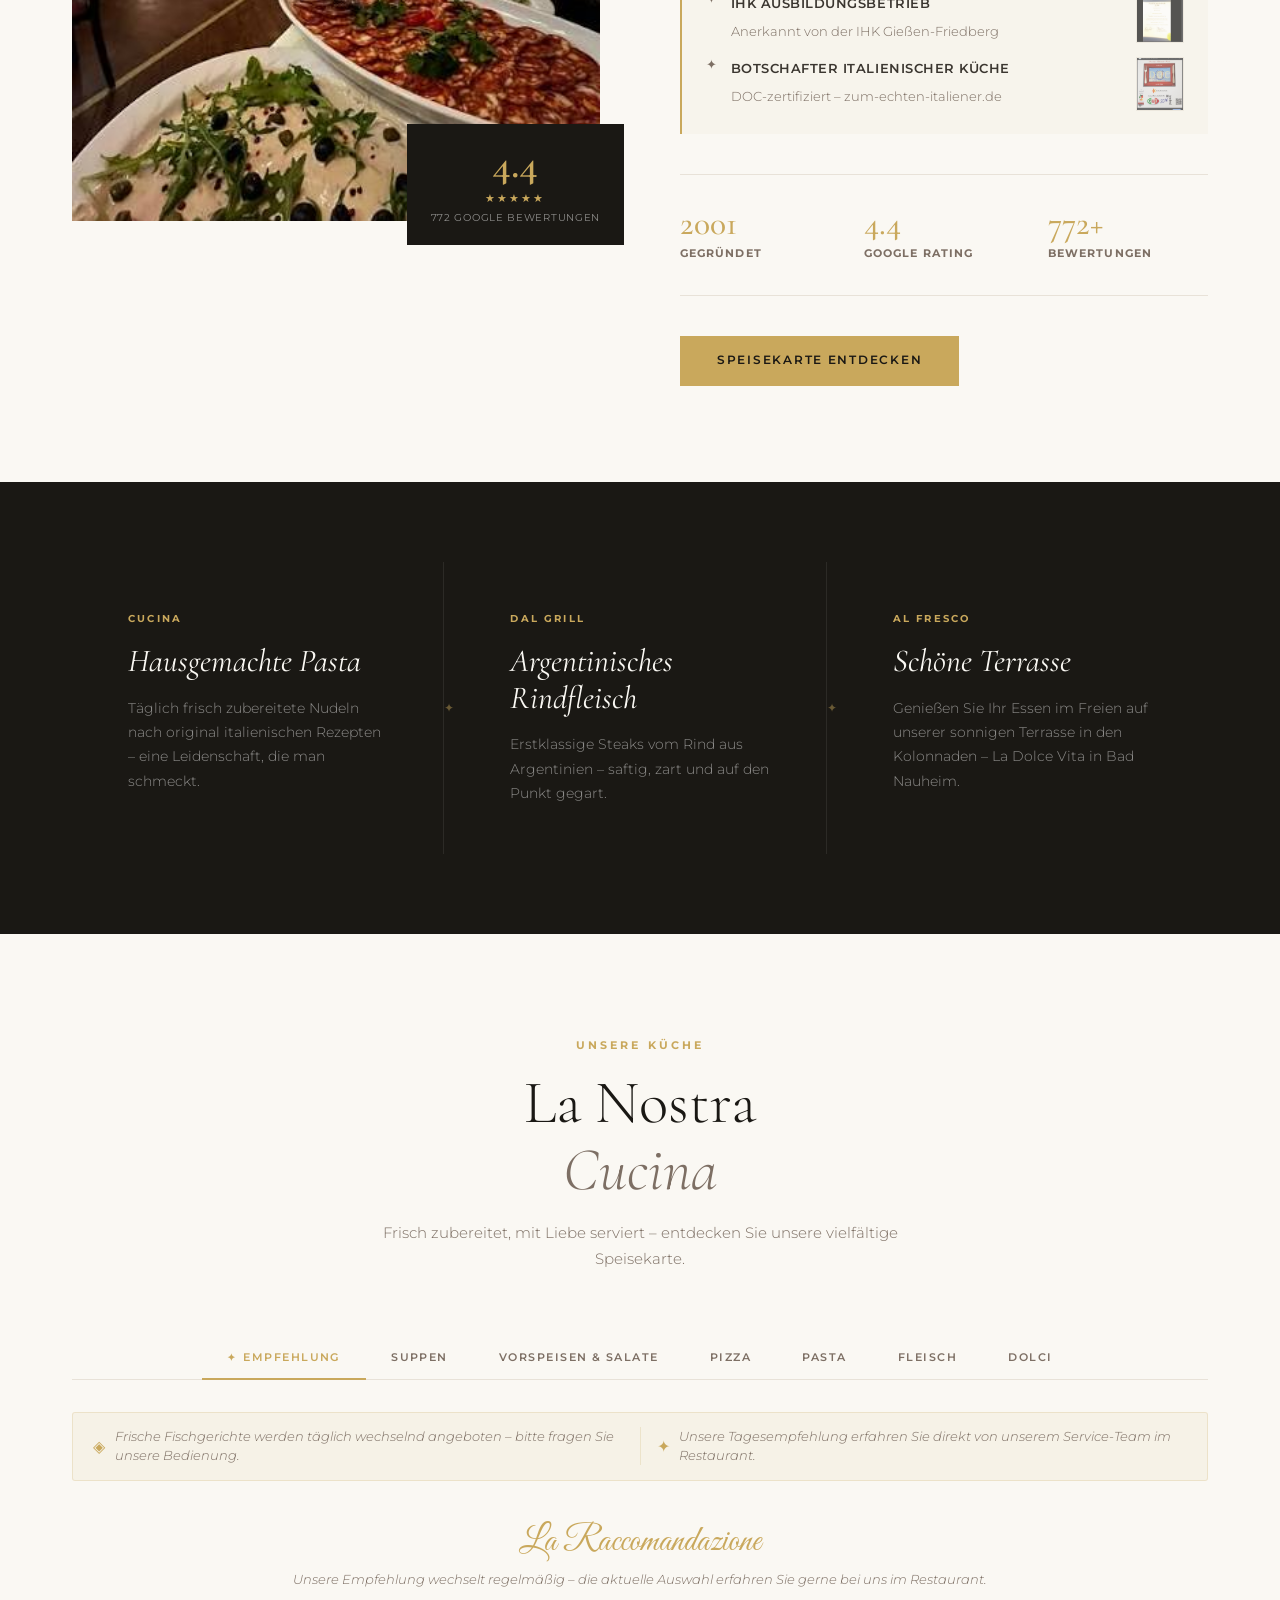
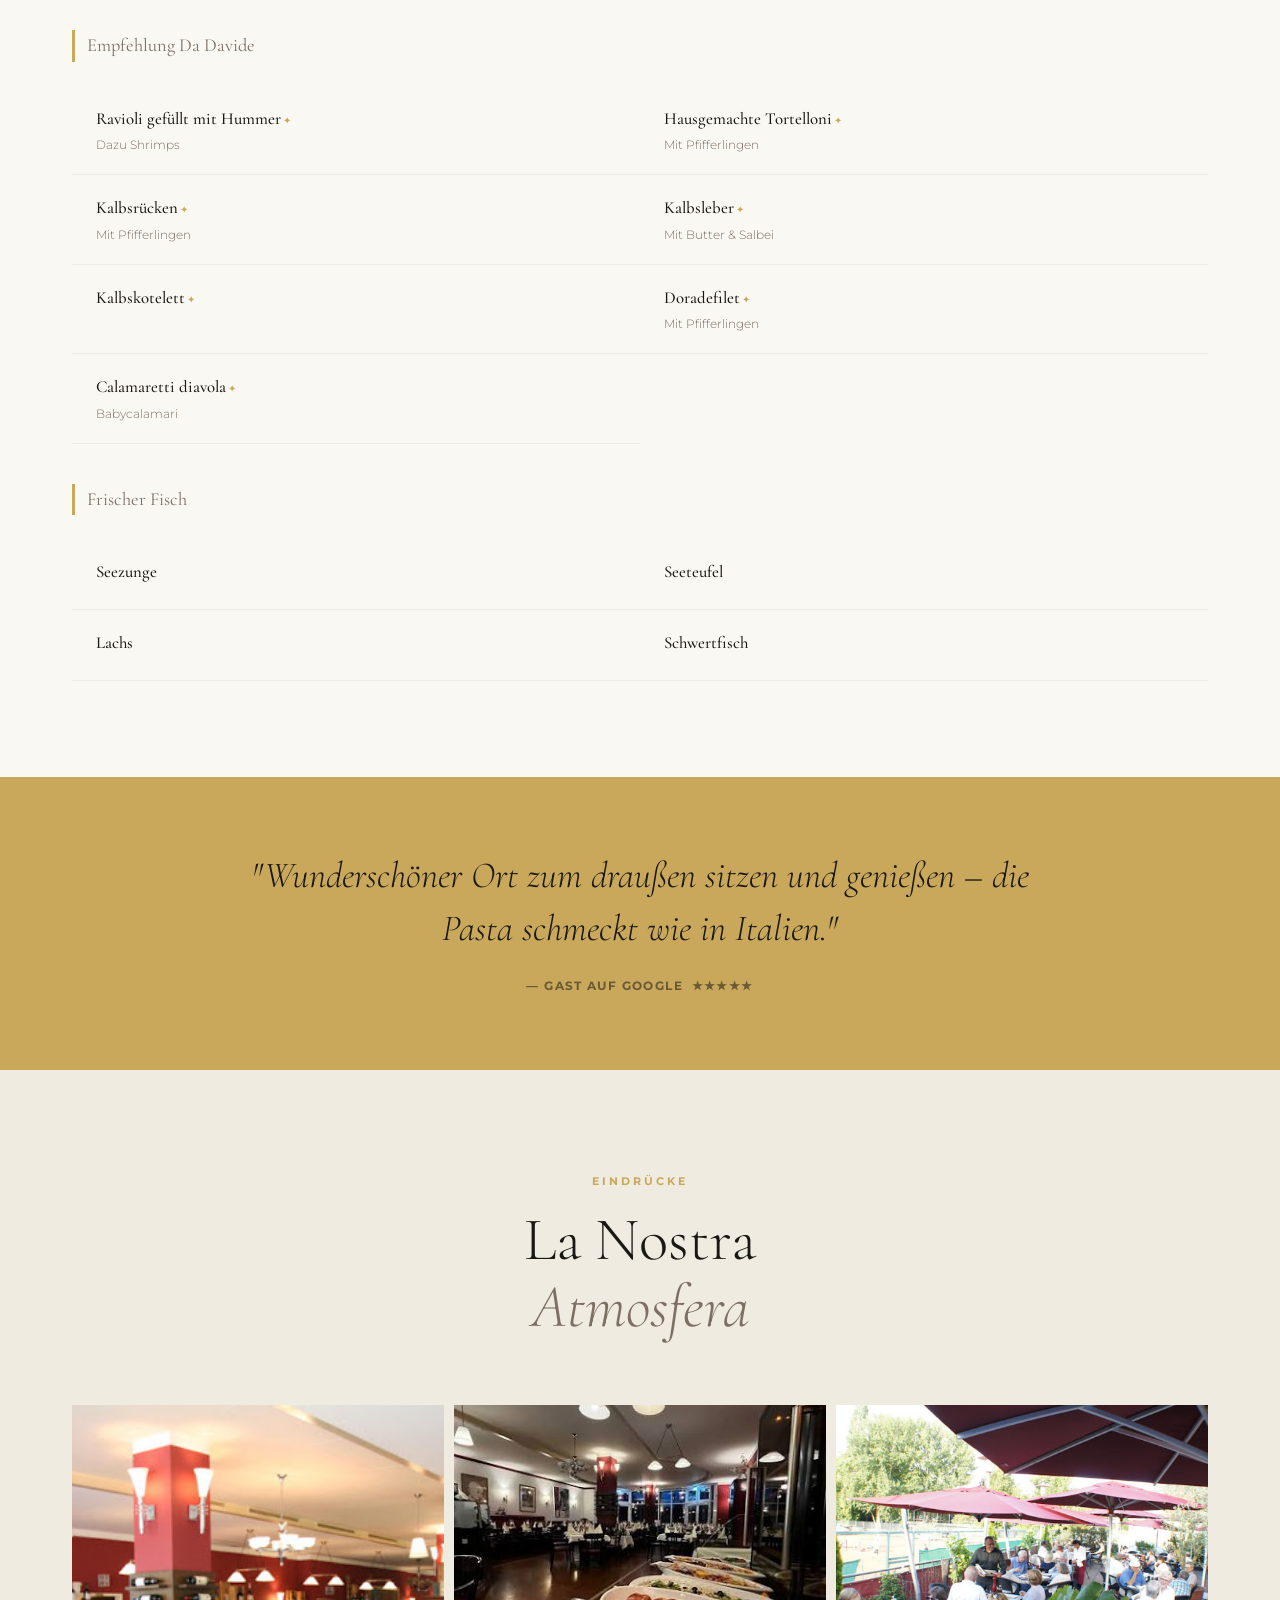
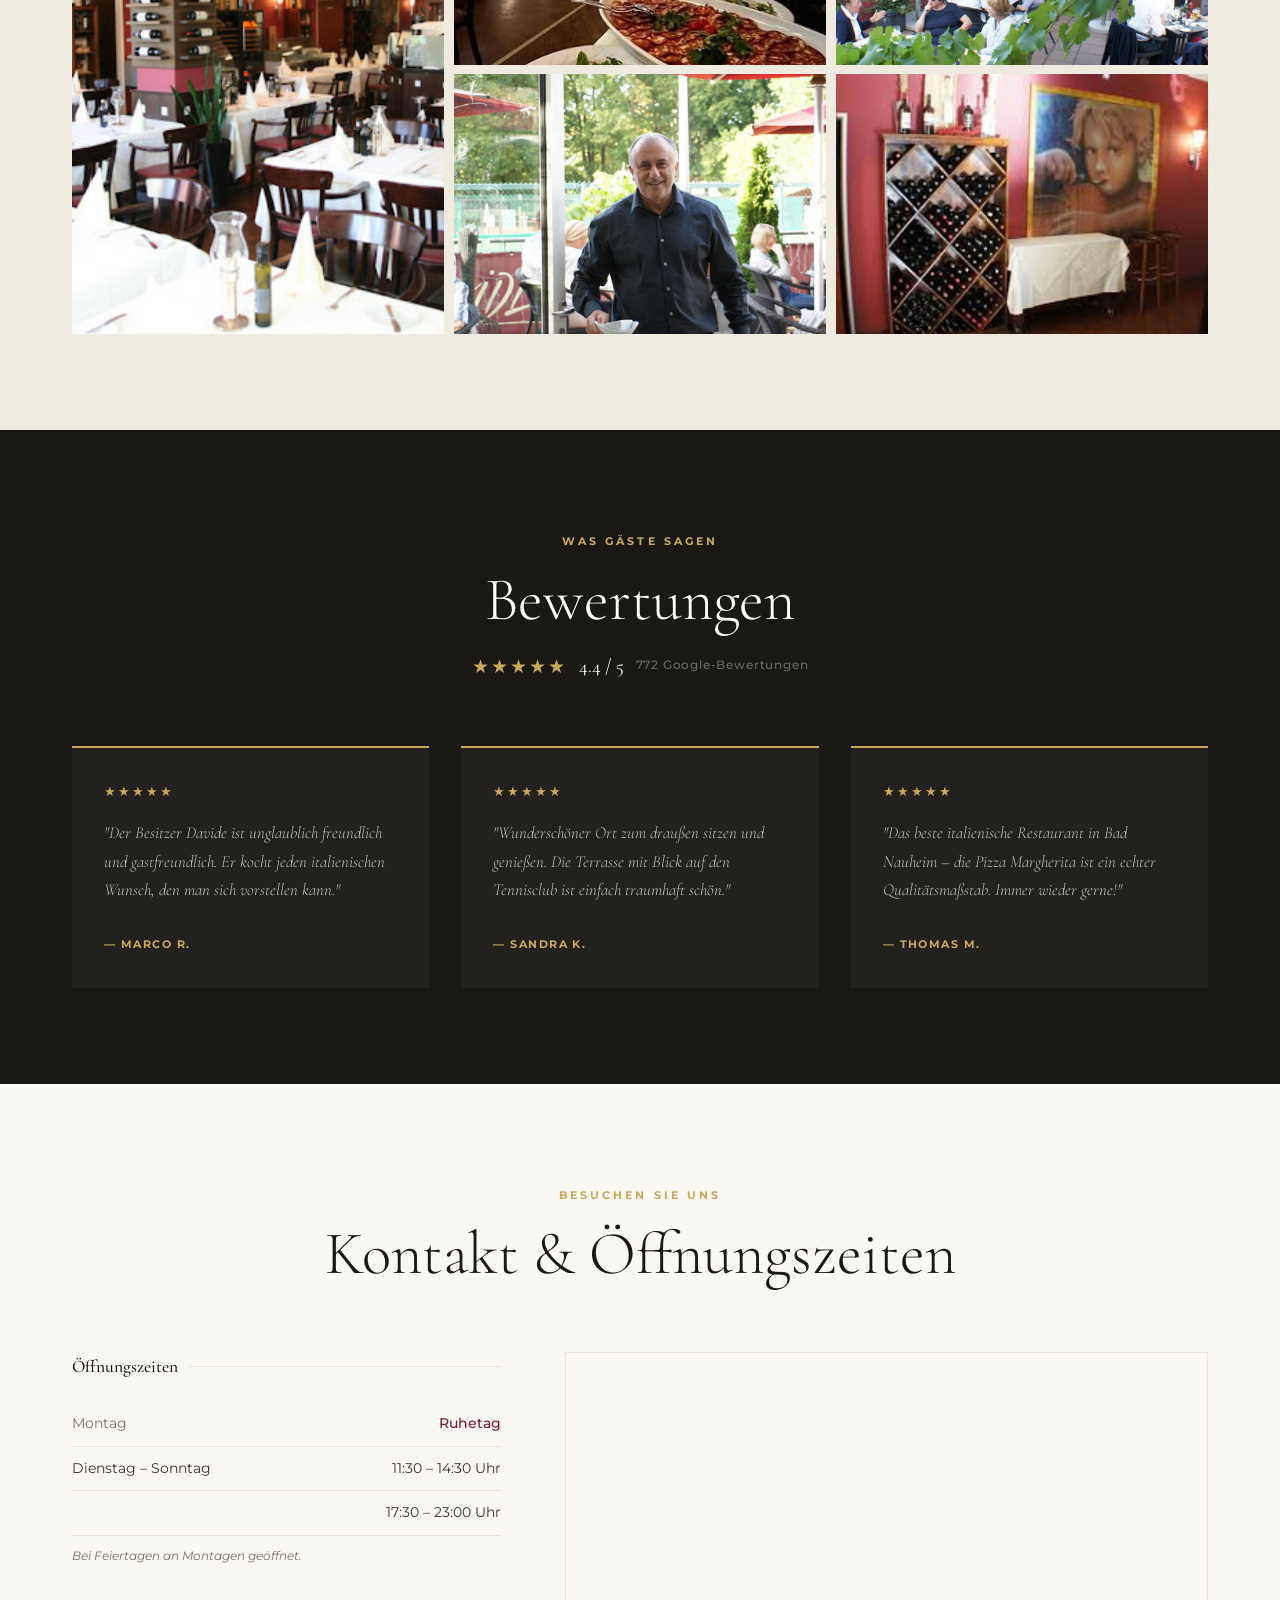
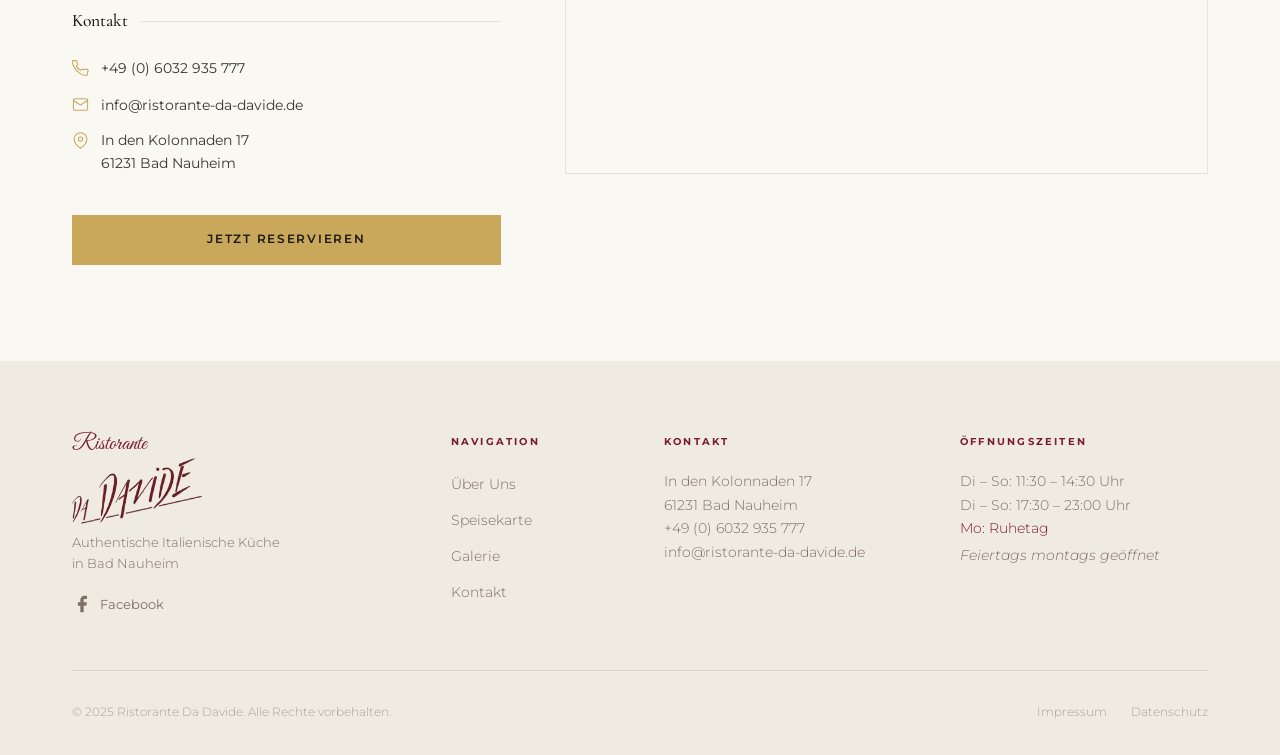
==== commit e338a554: "feat: Empfehlungskarte (La Raccomandazione) als Menü-Tab + Intro-Popup - Neuer Empfehlungs-Tab als e" ====
--- a/index.html
+++ b/index.html
@@ -45,6 +45,22 @@
     </ul>
   </div>
 
+  <!-- INTRO POPUP: LA RACCOMANDAZIONE -->
+  <div class="reco-modal" id="recoModal" aria-hidden="true" role="dialog" aria-modal="true" aria-labelledby="recoModalTitle">
+    <div class="reco-modal__backdrop" data-reco-close></div>
+    <div class="reco-modal__card">
+      <button class="reco-modal__close" data-reco-close aria-label="Schließen">✕</button>
+      <span class="reco-modal__script" id="recoModalTitle">La Raccomandazione</span>
+      <div class="reco-modal__divider">
+        <span class="reco-modal__divider-line"></span>
+        <span class="reco-modal__divider-icon">✦</span>
+        <span class="reco-modal__divider-line"></span>
+      </div>
+      <p class="reco-modal__text" data-i18n="reco.modalText">Davides persönliche Empfehlungen – wechselnd, saisonal, mit Leidenschaft ausgewählt.</p>
+      <a href="#menu" class="btn btn--primary reco-modal__cta" data-reco-cta data-i18n="reco.modalCta">Zur Empfehlung</a>
+    </div>
+  </div>
+
   <!-- HERO -->
   <section class="hero" id="home">
     <div class="hero__bg"></div>
@@ -182,7 +198,8 @@
         <p class="section__subtitle" data-i18n="menu.subtitle">Frisch zubereitet, mit Liebe serviert – entdecken Sie unsere vielfältige Speisekarte.</p>
       </div>
       <div class="menu__tabs" role="tablist">
-        <button class="menu__tab active" data-tab="suppen" data-i18n="tab.suppen">Suppen</button>
+        <button class="menu__tab menu__tab--reco active" data-tab="empfehlung" data-i18n="tab.empfehlung">Empfehlung</button>
+        <button class="menu__tab" data-tab="suppen" data-i18n="tab.suppen">Suppen</button>
         <button class="menu__tab" data-tab="vorspeisen" data-i18n="tab.vorspeisen">Vorspeisen & Salate</button>
         <button class="menu__tab" data-tab="pizza">Pizza</button>
         <button class="menu__tab" data-tab="pasta">Pasta</button>
@@ -201,8 +218,33 @@
         </div>
       </div>
 
+      <!-- EMPFEHLUNG / LA RACCOMANDAZIONE -->
+      <div class="menu__panel active" data-panel="empfehlung">
+        <div class="menu__reco-header">
+          <span class="menu__reco-script">La Raccomandazione</span>
+          <p class="menu__reco-note" data-i18n="reco.note">Unsere Empfehlung wechselt regelmäßig – die aktuelle Auswahl erfahren Sie gerne bei uns im Restaurant.</p>
+        </div>
+        <p class="menu__section-label" data-i18n="reco.chef">Empfehlung Da Davide</p>
+        <div class="menu__grid">
+          <div class="menu__item menu__item--special"><div class="menu__item-info"><h4 class="menu__item-name">Ravioli gefüllt mit Hummer</h4><p class="menu__item-desc">Dazu Shrimps</p></div></div>
+          <div class="menu__item menu__item--special"><div class="menu__item-info"><h4 class="menu__item-name">Hausgemachte Tortelloni</h4><p class="menu__item-desc">Mit Pfifferlingen</p></div></div>
+          <div class="menu__item menu__item--special"><div class="menu__item-info"><h4 class="menu__item-name">Kalbsrücken</h4><p class="menu__item-desc">Mit Pfifferlingen</p></div></div>
+          <div class="menu__item menu__item--special"><div class="menu__item-info"><h4 class="menu__item-name">Kalbsleber</h4><p class="menu__item-desc">Mit Butter & Salbei</p></div></div>
+          <div class="menu__item menu__item--special"><div class="menu__item-info"><h4 class="menu__item-name">Kalbskotelett</h4></div></div>
+          <div class="menu__item menu__item--special"><div class="menu__item-info"><h4 class="menu__item-name">Doradefilet</h4><p class="menu__item-desc">Mit Pfifferlingen</p></div></div>
+          <div class="menu__item menu__item--special"><div class="menu__item-info"><h4 class="menu__item-name">Calamaretti diavola</h4><p class="menu__item-desc">Babycalamari</p></div></div>
+        </div>
+        <p class="menu__section-label" data-i18n="reco.fish" style="margin-top:2.5rem">Frischer Fisch</p>
+        <div class="menu__grid">
+          <div class="menu__item"><div class="menu__item-info"><h4 class="menu__item-name">Seezunge</h4></div></div>
+          <div class="menu__item"><div class="menu__item-info"><h4 class="menu__item-name">Seeteufel</h4></div></div>
+          <div class="menu__item"><div class="menu__item-info"><h4 class="menu__item-name">Lachs</h4></div></div>
+          <div class="menu__item"><div class="menu__item-info"><h4 class="menu__item-name">Schwertfisch</h4></div></div>
+        </div>
+      </div>
+
       <!-- SUPPEN -->
-      <div class="menu__panel active" data-panel="suppen">
+      <div class="menu__panel" data-panel="suppen">
         <div class="menu__grid">
           <div class="menu__item"><div class="menu__item-info"><h4 class="menu__item-name">Minestrone</h4><p class="menu__item-desc">Gemüsesuppe</p></div><span class="menu__item-price">8,50 €</span></div>
           <div class="menu__item"><div class="menu__item-info"><h4 class="menu__item-name">Tortellini in Brodo</h4><p class="menu__item-desc">Fleischbrühe mit gefüllten Nudeln</p></div><span class="menu__item-price">7,50 €</span></div>
--- a/css/style.css
+++ b/css/style.css
@@ -765,8 +765,27 @@
 .menu__tab:hover { color: var(--text); }
 .menu__tab.active { color: var(--gold); border-bottom-color: var(--gold); }
 
+.menu__tab--reco { color: var(--gold-dark); }
+.menu__tab--reco::before { content: '✦'; font-size: 0.6rem; margin-right: 0.4rem; vertical-align: middle; }
+
 .menu__panel { display: none; }
 .menu__panel.active { display: block; animation: fadeIn 0.35s ease; }
+
+.menu__reco-header { text-align: center; margin-bottom: 2.5rem; }
+.menu__reco-script {
+  display: block;
+  font-family: var(--font-script);
+  font-size: 2.2rem;
+  color: var(--gold);
+  line-height: 1.2;
+}
+.menu__reco-note {
+  font-size: 0.8rem;
+  color: var(--text-light);
+  font-style: italic;
+  font-weight: 300;
+  margin-top: 0.35rem;
+}
 
 .menu__fish-note {
   display: flex;
@@ -1197,6 +1216,90 @@
   .footer__bottom { flex-direction: column; text-align: center; }
 }
 
+/* ============================================
+   INTRO POPUP: LA RACCOMANDAZIONE
+   ============================================ */
+.reco-modal {
+  position: fixed;
+  inset: 0;
+  z-index: 2000;
+  display: flex;
+  align-items: center;
+  justify-content: center;
+  padding: 1.5rem;
+  opacity: 0;
+  visibility: hidden;
+  transition: opacity 0.4s ease, visibility 0.4s ease;
+}
+.reco-modal.open { opacity: 1; visibility: visible; }
+
+.reco-modal__backdrop {
+  position: absolute;
+  inset: 0;
+  background: rgba(26,24,20,0.82);
+  backdrop-filter: blur(4px);
+  -webkit-backdrop-filter: blur(4px);
+}
+
+.reco-modal__card {
+  position: relative;
+  background: var(--dark);
+  color: var(--cream);
+  border: 1px solid rgba(201,168,92,0.35);
+  padding: 3rem 2.5rem 2.75rem;
+  max-width: 440px;
+  width: 100%;
+  text-align: center;
+  box-shadow: 0 24px 70px rgba(0,0,0,0.5);
+  transform: translateY(16px) scale(0.98);
+  transition: transform 0.45s cubic-bezier(0.22,1,0.36,1);
+}
+.reco-modal.open .reco-modal__card { transform: translateY(0) scale(1); }
+
+.reco-modal__close {
+  position: absolute;
+  top: 1rem;
+  right: 1.15rem;
+  background: none;
+  border: none;
+  color: rgba(255,255,255,0.4);
+  font-size: 1.15rem;
+  cursor: pointer;
+  transition: color 0.2s;
+  line-height: 1;
+}
+.reco-modal__close:hover { color: var(--gold); }
+
+.reco-modal__script {
+  display: block;
+  font-family: var(--font-script);
+  font-size: 2.6rem;
+  color: var(--gold);
+  line-height: 1.1;
+}
+
+.reco-modal__divider {
+  display: flex;
+  align-items: center;
+  justify-content: center;
+  gap: 0.9rem;
+  margin: 1rem 0 1.25rem;
+}
+.reco-modal__divider-line { display: block; width: 55px; height: 1px; background: var(--gold); opacity: 0.5; }
+.reco-modal__divider-icon { color: var(--gold); font-size: 0.7rem; }
+
+.reco-modal__text {
+  font-family: var(--font-serif);
+  font-style: italic;
+  font-size: 1.1rem;
+  font-weight: 300;
+  color: rgba(255,255,255,0.75);
+  line-height: 1.6;
+  margin-bottom: 1.75rem;
+}
+
+.reco-modal__cta { margin: 0 auto; }
+
 @media (max-width: 480px) {
   .section { padding: 4rem 0; }
   .hero__info { gap: 1rem; flex-wrap: wrap; }
@@ -1205,6 +1308,9 @@
   .about__stats { grid-template-columns: repeat(3, 1fr); gap: 1rem; }
   .about__stat-num { font-size: 1.7rem; }
   .footer__grid { grid-template-columns: 1fr; }
+  .reco-modal__card { padding: 2.5rem 1.75rem 2.25rem; }
+  .reco-modal__script { font-size: 2.1rem; }
+  .reco-modal__text { font-size: 1rem; }
 }
 
 @media (prefers-reduced-motion: reduce) {
@@ -1212,4 +1318,5 @@
   .hero__divider, .hero__tagline, .hero__actions,
   .hero__info, .hero__holiday-note { animation: none; opacity: 1; transform: none; }
   .reveal { transition: none; }
-}
+  .reco-modal__card { transition: none; transform: none; }
+}
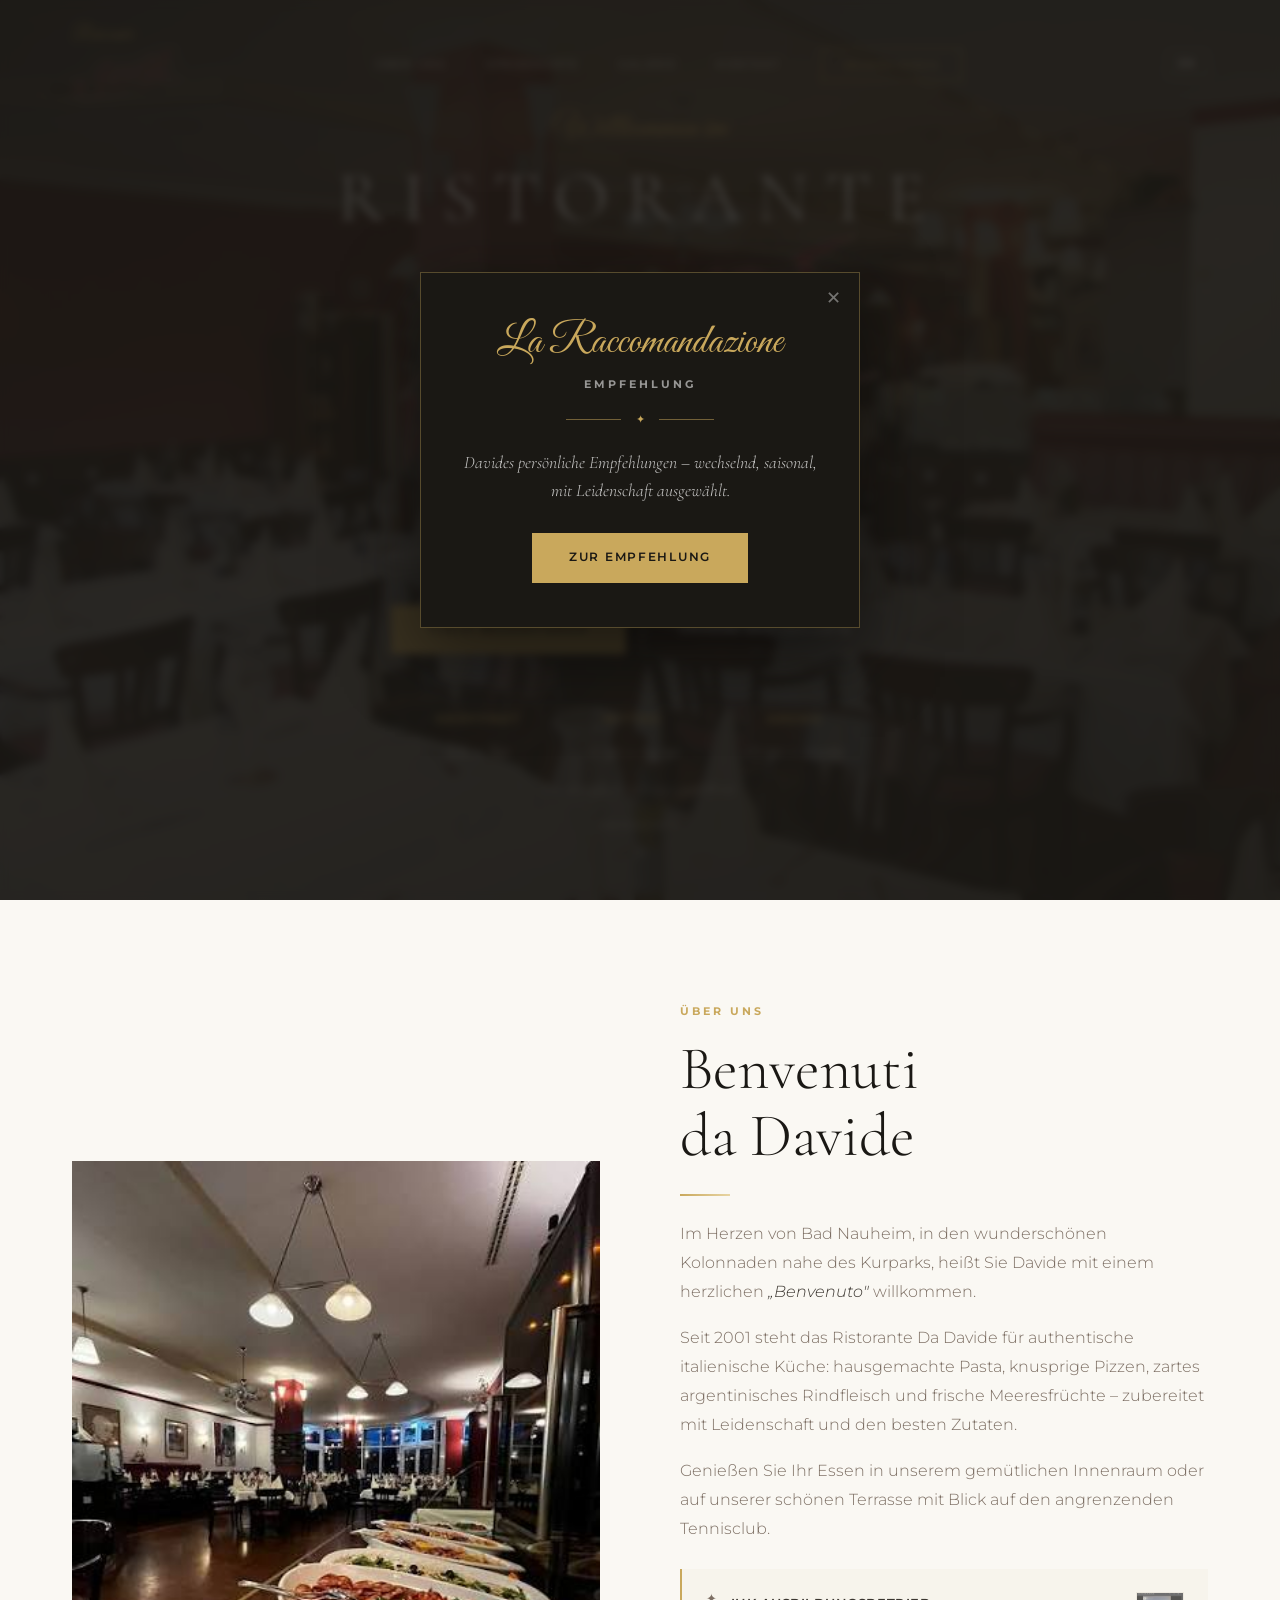
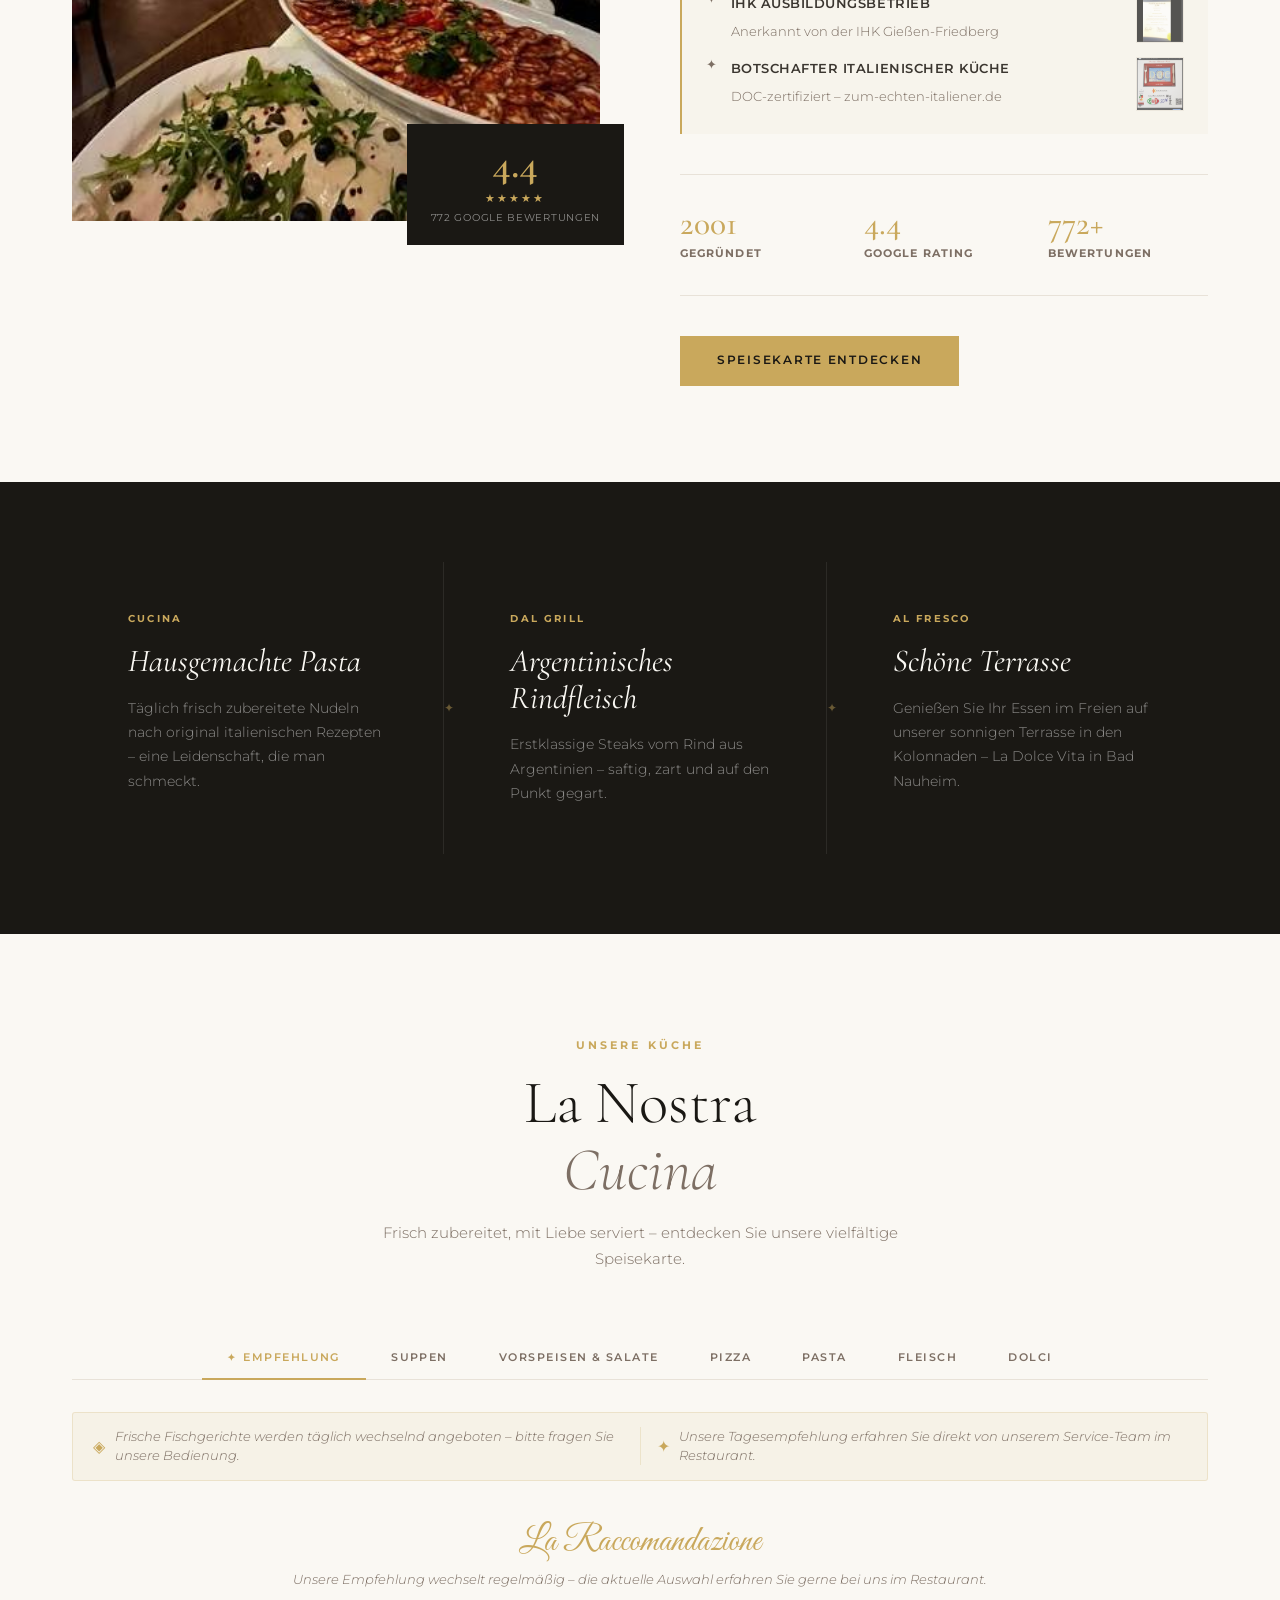
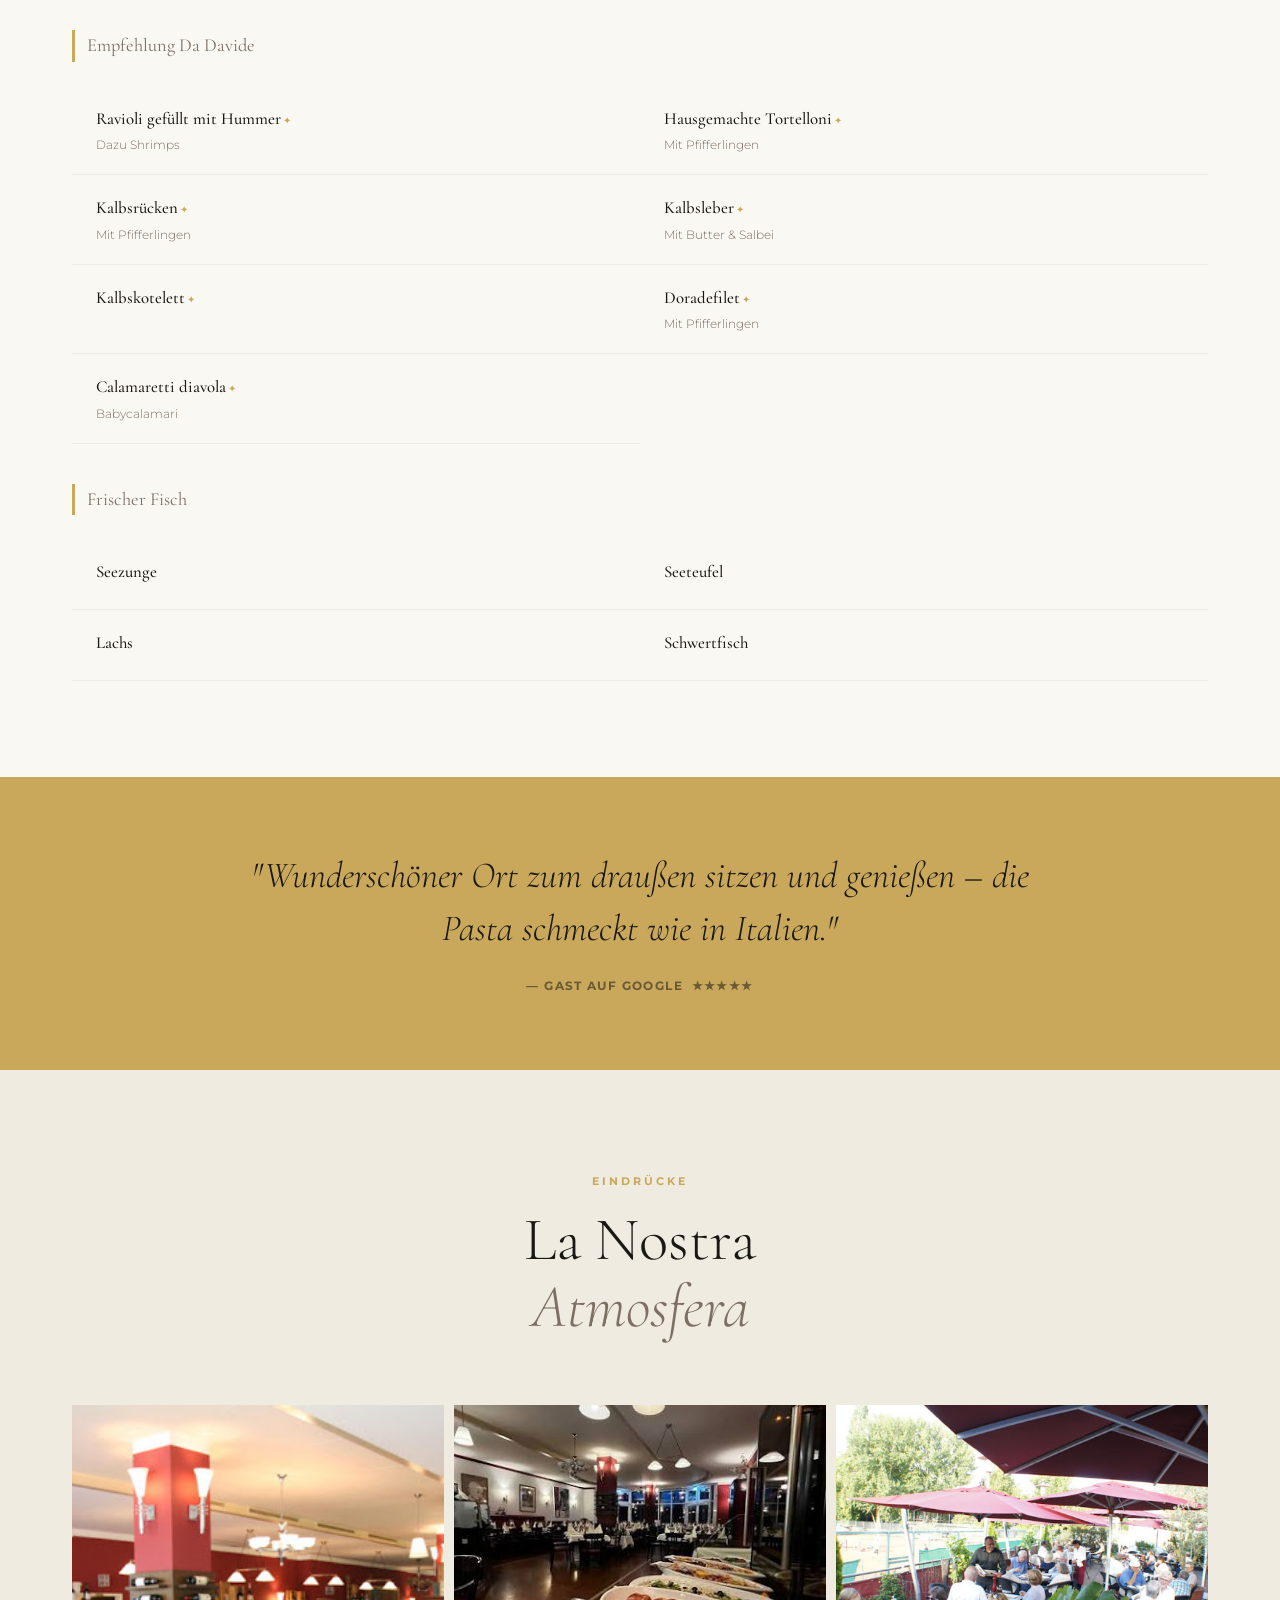
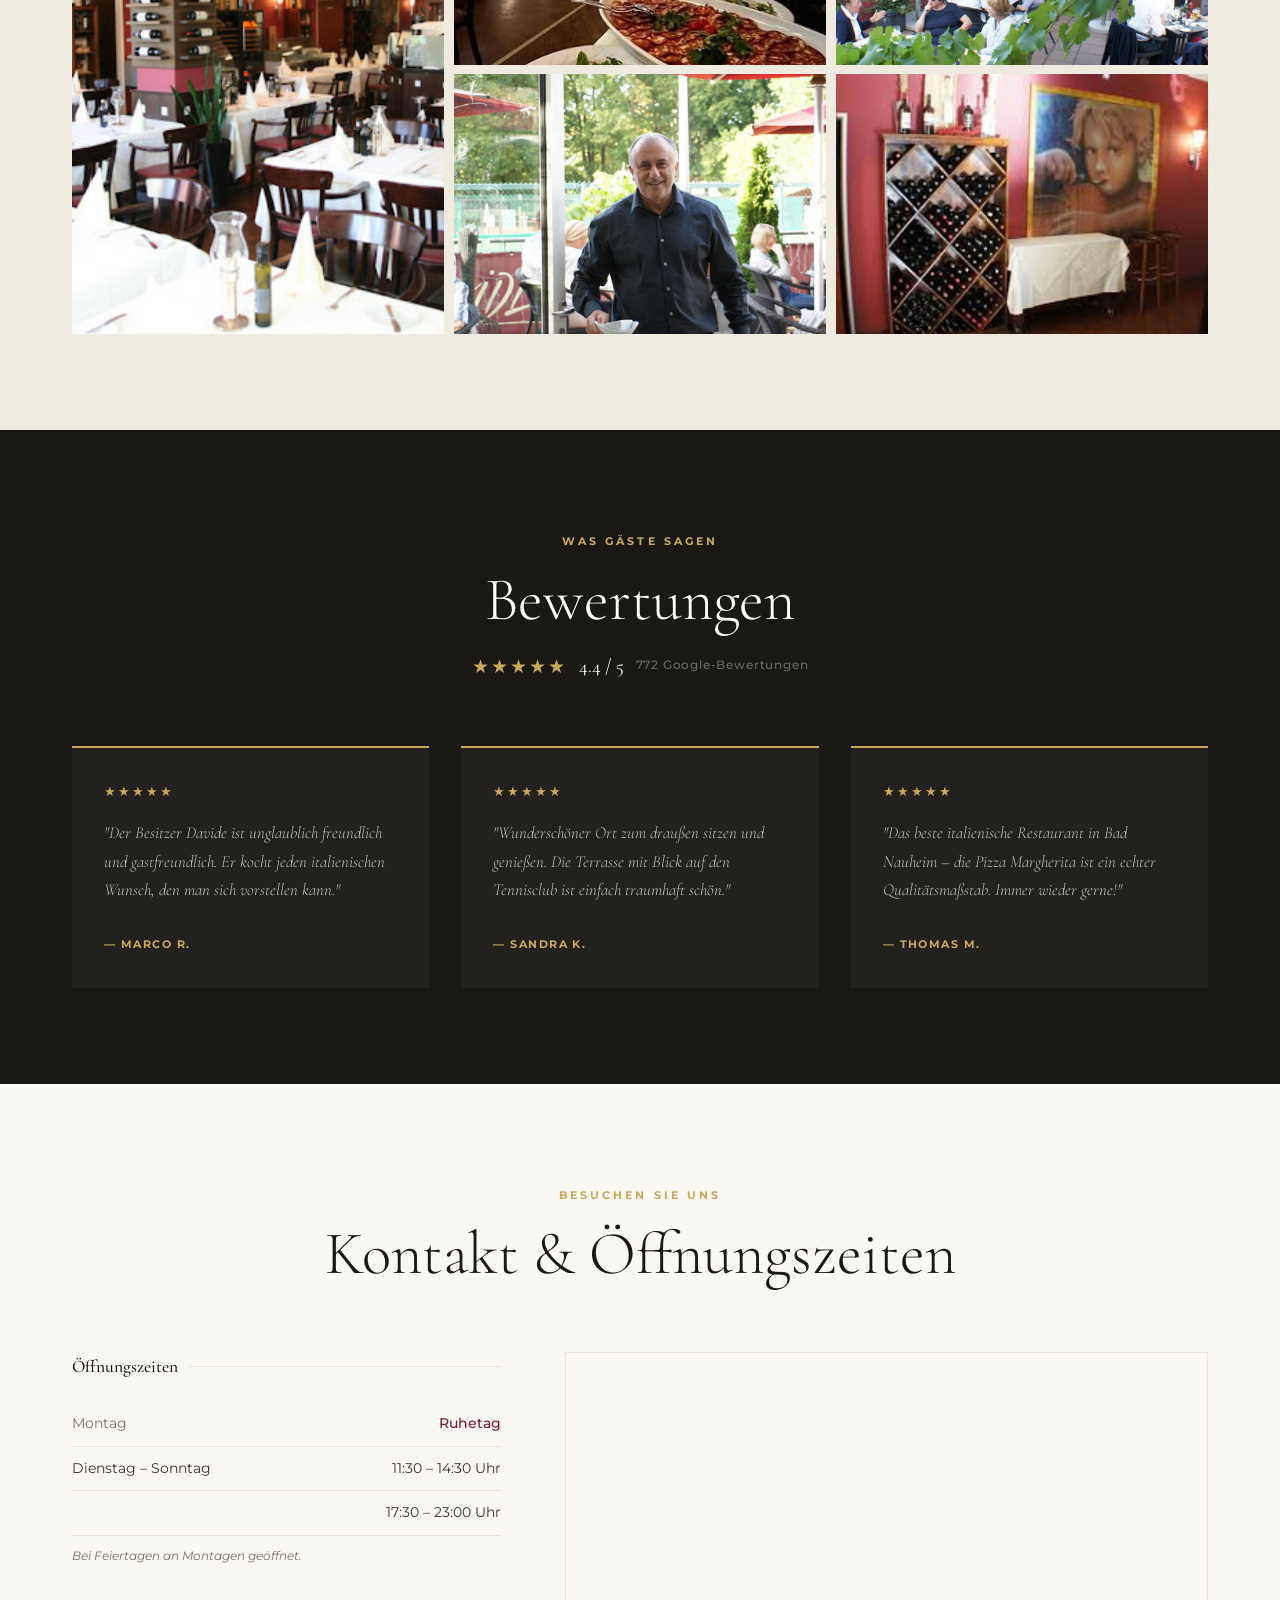
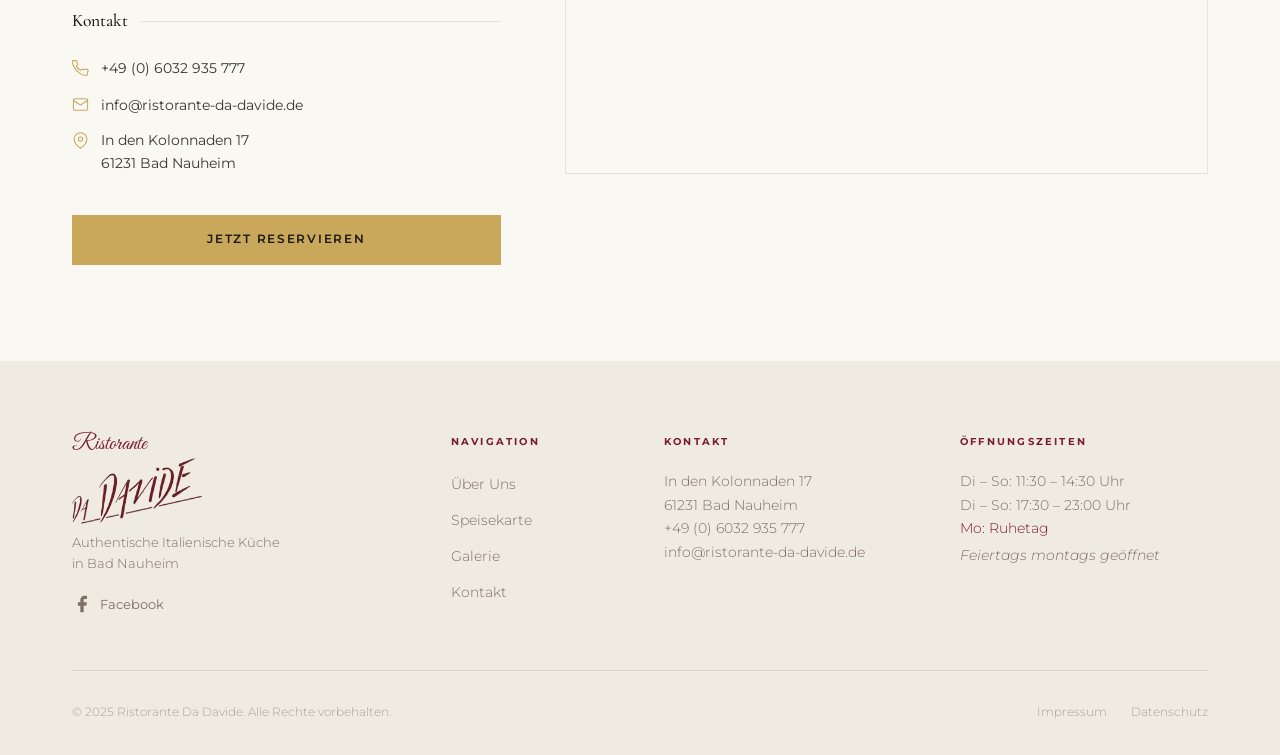
==== commit 53b03535: "feat: Deutsche Unterzeile "Empfehlung" unter dem Titel La Raccomandazione im Popup Co-Authored-By: C" ====
--- a/index.html
+++ b/index.html
@@ -8,7 +8,7 @@
   <link rel="preconnect" href="https://fonts.googleapis.com">
   <link rel="preconnect" href="https://fonts.gstatic.com" crossorigin>
   <link href="https://fonts.googleapis.com/css2?family=Cormorant+Garamond:ital,wght@0,300;0,400;0,500;0,600;1,300;1,400&family=Montserrat:wght@300;400;500;600;700&family=Great+Vibes&display=swap" rel="stylesheet">
-  <link rel="stylesheet" href="css/style.css">
+  <link rel="stylesheet" href="css/style.css?v=20260926b">
 </head>
 <body>
 
@@ -51,6 +51,7 @@
     <div class="reco-modal__card">
       <button class="reco-modal__close" data-reco-close aria-label="Schließen">✕</button>
       <span class="reco-modal__script" id="recoModalTitle">La Raccomandazione</span>
+      <span class="reco-modal__label" data-i18n="reco.modalLabel">Empfehlung</span>
       <div class="reco-modal__divider">
         <span class="reco-modal__divider-line"></span>
         <span class="reco-modal__divider-icon">✦</span>
@@ -510,7 +511,7 @@
     </div>
   </footer>
 
-  <script src="js/main.js"></script>
-  <script src="js/i18n.js"></script>
+  <script src="js/main.js?v=20260926b"></script>
+  <script src="js/i18n.js?v=20260926b"></script>
 </body>
 </html>
--- a/css/style.css
+++ b/css/style.css
@@ -1278,6 +1278,16 @@
   line-height: 1.1;
 }
 
+.reco-modal__label {
+  display: block;
+  font-size: 0.68rem;
+  font-weight: 700;
+  letter-spacing: 0.28em;
+  text-transform: uppercase;
+  color: rgba(255,255,255,0.55);
+  margin-top: 0.5rem;
+}
+
 .reco-modal__divider {
   display: flex;
   align-items: center;
